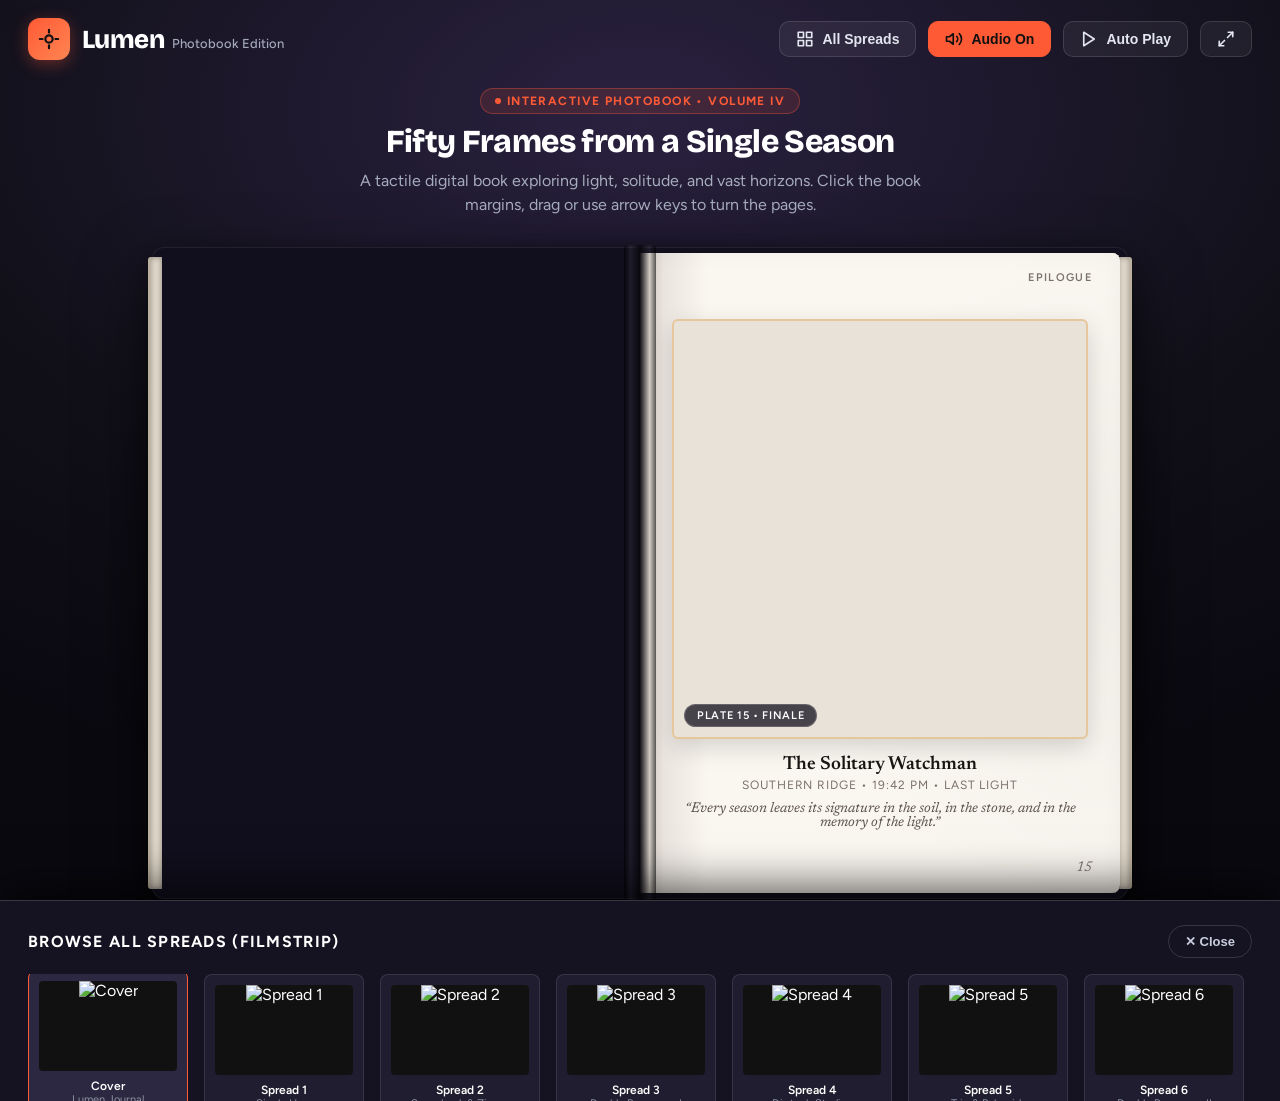
==== BlogPost.dc.html @ 8c183c6d "feat: create interactive 3D book image gallery with dynamic layouts, double-page panoramas, and audi" ====
<!DOCTYPE html>
<html lang="en">
<head>
  <meta charset="UTF-8">
  <meta name="viewport" content="width=device-width, initial-scale=1.0">
  <title>Lumen • Interactive Art & Photobook Gallery</title>
  <meta name="description" content="A realistic 3D interactive photobook gallery with dynamic page layouts, double-page panoramas, scrapbook compositions, and authentic page-turning physics.">
  
  <!-- Google Fonts -->
  <link rel="preconnect" href="https://fonts.googleapis.com">
  <link rel="preconnect" href="https://fonts.gstatic.com" crossorigin>
  <link href="https://fonts.googleapis.com/css2?family=Bricolage+Grotesque:opsz,wght@12..96,600;12..96,700;12..96,800&family=Figtree:wght@400;500;600;700&family=Newsreader:ital,opsz,wght@0,6..72,400;0,6..72,500;0,6..72,600;1,6..72,400;1,6..72,500&display=swap" rel="stylesheet">
  
  <!-- Stylesheet -->
  <link rel="stylesheet" href="styles.css">
</head>
<body>

  <!-- ============================================================
       HEADER NAVIGATION
       ============================================================ -->
  <header>
    <a href="#" class="brand" id="brandLogo">
      <div class="brand-icon">
        <svg width="22" height="22" viewBox="0 0 24 24" fill="none" stroke="currentColor" stroke-width="2.4" stroke-linecap="round" stroke-linejoin="round">
          <circle cx="12" cy="12" r="4"></circle>
          <path d="M12 2v3M12 19v3M2 12h3M19 12h3"></path>
        </svg>
      </div>
      <div>
        <span class="brand-title">Lumen</span>
        <span class="brand-subtitle">Photobook Edition</span>
      </div>
    </a>

    <div class="header-actions">
      <button class="header-btn" id="toggleDrawerBtn" title="View all spreads in a visual filmstrip">
        <svg width="18" height="18" viewBox="0 0 24 24" fill="none" stroke="currentColor" stroke-width="2.2" stroke-linecap="round" stroke-linejoin="round">
          <rect x="3" y="3" width="7" height="7"></rect>
          <rect x="14" y="3" width="7" height="7"></rect>
          <rect x="14" y="14" width="7" height="7"></rect>
          <rect x="3" y="14" width="7" height="7"></rect>
        </svg>
        <span>All Spreads</span>
      </button>

      <button class="header-btn active" id="soundToggleBtn" title="Toggle page flip sound effect">
        <svg width="18" height="18" viewBox="0 0 24 24" fill="none" stroke="currentColor" stroke-width="2.2" stroke-linecap="round" stroke-linejoin="round">
          <polygon points="11 5 6 9 2 9 2 15 6 15 11 19 11 5"></polygon>
          <path d="M15.54 8.46a5 5 0 0 1 0 7.07"></path>
          <path d="M19.07 4.93a10 10 0 0 1 0 14.14"></path>
        </svg>
        <span class="sound-label">Audio On</span>
      </button>

      <button class="header-btn" id="autoplayBtn" title="Auto-advance slideshow">
        <svg width="18" height="18" viewBox="0 0 24 24" fill="none" stroke="currentColor" stroke-width="2.2" stroke-linecap="round" stroke-linejoin="round">
          <polygon points="5 3 19 12 5 21 5 3"></polygon>
        </svg>
        <span>Auto Play</span>
      </button>

      <button class="header-btn" id="fullscreenBtn" title="Toggle Fullscreen">
        <svg width="18" height="18" viewBox="0 0 24 24" fill="none" stroke="currentColor" stroke-width="2.2" stroke-linecap="round" stroke-linejoin="round">
          <polyline points="15 3 21 3 21 9"></polyline>
          <polyline points="9 21 3 21 3 15"></polyline>
          <line x1="21" y1="3" x2="14" y2="10"></line>
          <line x1="3" y1="21" x2="10" y2="14"></line>
        </svg>
      </button>
    </div>
  </header>

  <!-- ============================================================
       INTRO TITLE SECTION
       ============================================================ -->
  <section class="gallery-intro">
    <div class="tag-badge">
      <span class="dot"></span>
      <span>Interactive Photobook • Volume IV</span>
    </div>
    <h1 class="main-title">Fifty Frames from a Single Season</h1>
    <p class="intro-desc">
      A tactile digital book exploring light, solitude, and vast horizons. Click the book margins, drag or use arrow keys to turn the pages.
    </p>
  </section>

  <!-- ============================================================
       3D REALISTIC BOOK STAGE
       ============================================================ -->
  <main class="book-stage">
    <div class="book-container" id="bookContainer">
      
      <!-- Hardcover Back Plate & Ambient Drop Shadows -->
      <div class="book-shadow"></div>
      <div class="book-cover-base"></div>
      <div class="stacked-pages-left"></div>
      <div class="stacked-pages-right"></div>
      <div class="spine-ridge"></div>

      <!-- Left & Right Page Turning Hotspots -->
      <div class="flip-hotspot-left" id="flipHotspotLeft" title="Click to flip backward">
        <div class="corner-curl-hint">❮</div>
      </div>
      <div class="flip-hotspot-right" id="flipHotspotRight" title="Click to flip forward">
        <div class="corner-curl-hint">❯</div>
      </div>

      <!-- ========================================================
           LEAF 0: FRONT COVER (OUTER) + TABLE OF CONTENTS (INNER)
           ======================================================== -->
      <div class="book-leaf" id="leaf0">
        <!-- Front: Hardcover -->
        <div class="page-face page-front cover-front">
          <div class="cover-emboss-border"></div>
          <div class="cover-badge">Lumen Journal • Vol. IV</div>
          <h2 class="cover-headline">Fifty Frames from a Single Season</h2>
          <p class="cover-sub">Archival photography across six weeks of alpine light, quiet coastlines, and morning fog.</p>
          
          <div style="margin-top: 36px; display: flex; align-items: center; gap: 14px;">
            <div style="width: 48px; height: 1px; background: rgba(240, 190, 110, 0.7);"></div>
            <span style="font-size: 12px; letter-spacing: 0.16em; text-transform: uppercase; color: #E8B975;">Curated Edition</span>
          </div>

          <div class="cover-bottom">
            <span style="font-size: 13px; color: #D5CEE5;">Lumen Editions • 2026</span>
            <button class="cover-open-btn">Open Book ➔</button>
          </div>
        </div>

        <!-- Back: Table of Contents & Curatorial Essay -->
        <div class="page-face page-back">
          <div class="page-header-title">Prologue</div>
          <div class="page-toc">
            <span class="toc-kicker">Curatorial Index</span>
            <h3 class="toc-title">A Season in Fifty Frames</h3>
            <p class="toc-intro">
              Captured across early autumn in the high Alps, remote Pacific coves, and quiet misty sanctuaries.
            </p>
            <div class="toc-list">
              <div class="toc-item" data-spread="1">
                <span class="toc-num">01</span>
                <span class="toc-label">The Solitary Light</span>
                <span class="toc-page">Page 1</span>
              </div>
              <div class="toc-item" data-spread="2">
                <span class="toc-num">02</span>
                <span class="toc-label">Scrapbook & Zigzag Studies</span>
                <span class="toc-page">Pages 2–3</span>
              </div>
              <div class="toc-item" data-spread="3">
                <span class="toc-num">03</span>
                <span class="toc-label">Double-Page Alpine Panorama</span>
                <span class="toc-page">Pages 4–5</span>
              </div>
              <div class="toc-item" data-spread="4">
                <span class="toc-num">04</span>
                <span class="toc-label">Architectural Diptych</span>
                <span class="toc-page">Pages 6–7</span>
              </div>
              <div class="toc-item" data-spread="5">
                <span class="toc-num">05</span>
                <span class="toc-label">Editorial Trio & Vintage Polaroids</span>
                <span class="toc-page">Pages 8–9</span>
              </div>
              <div class="toc-item" data-spread="6">
                <span class="toc-num">06</span>
                <span class="toc-label">Double-Page Coastal Panorama</span>
                <span class="toc-page">Pages 10–11</span>
              </div>
              <div class="toc-item" data-spread="7">
                <span class="toc-num">07</span>
                <span class="toc-label">Asymmetric Offset & Chapter Finale</span>
                <span class="toc-page">Pages 12–13</span>
              </div>
            </div>
          </div>
          <div class="page-number">ii</div>
        </div>
      </div>

      <!-- ========================================================
           LEAF 1: SPREAD 1 (PAGE 1) & SPREAD 2 (PAGE 2)
           ======================================================== -->
      <div class="book-leaf" id="leaf1">
        <!-- Front: Page 1 - Single Hero Minimalist Passe-Partout -->
        <div class="page-face page-front">
          <div class="page-header-title">Chapter I • Light</div>
          <div class="page-content">
            <div class="layout-single-hero">
              <div class="photo-frame" data-title="The Solitary Light • Cape Mendocino" data-desc="35mm Film • Leica M6 • Early morning sea mist along the rugged northern headland.">
                <img src="https://images.unsplash.com/photo-1507525428034-b723cf961d3e?auto=format&fit=crop&w=1200&q=80" 
                     onerror="this.src='https://picsum.photos/seed/1001/1200/900'" 
                     alt="The Solitary Light" loading="lazy">
                <div class="photo-tag">Plate 01</div>
              </div>
              <div class="caption-block">
                <h4 class="caption-title">I. The Solitary Light</h4>
                <p class="caption-meta">Cape Mendocino • 06:14 AM • Fog & Breakers</p>
              </div>
            </div>
          </div>
          <div class="page-number">1</div>
        </div>

        <!-- Back: Page 2 - Two-Image Scrapbook / Rotated with Washi Tape -->
        <div class="page-face page-back">
          <div class="page-header-title">Scrapbook Notes</div>
          <div class="page-content">
            <div class="layout-scrapbook">
              <!-- Item 1 with Washi Tape -->
              <div class="photo-frame item-1" data-title="Misty Canopy • Redwood Basin" data-desc="Natural angle -2.2deg scrapbook tilt • 50mm f/2.0 • Sunlight slicing through morning vapor.">
                <div class="washi-tape"></div>
                <img src="https://images.unsplash.com/photo-1441974231531-c6227db76b6e?auto=format&fit=crop&w=1000&q=80" 
                     onerror="this.src='https://picsum.photos/seed/2001/1000/800'" 
                     alt="Misty Canopy" loading="lazy">
                <div class="photo-tag">Redwood Basin</div>
              </div>
              <!-- Item 2 Overlapping with subtle tilt -->
              <div class="photo-frame item-2" data-title="High Meadow Morning" data-desc="Tilted +2.4deg • Wild flora caught in the first amber rays before the valley heat rises.">
                <img src="https://images.unsplash.com/photo-1470071459604-3b5ec3a7fe05?auto=format&fit=crop&w=1000&q=80" 
                     onerror="this.src='https://picsum.photos/seed/2002/1000/800'" 
                     alt="High Meadow Morning" loading="lazy">
                <div class="photo-tag">Plate 02-B</div>
              </div>
            </div>
          </div>
          <div class="page-number">2</div>
        </div>
      </div>

      <!-- ========================================================
           LEAF 2: SPREAD 2 (PAGE 3) & SPREAD 3 (PAGE 4: FULL SPREAD LEFT)
           ======================================================== -->
      <div class="book-leaf" id="leaf2">
        <!-- Front: Page 3 - Two-Image Zigzag / Asymmetrical Staggered -->
        <div class="page-face page-front">
          <div class="page-header-title">Field Journal</div>
          <div class="page-content">
            <div class="layout-zigzag">
              <div class="photo-frame item-top" data-title="Emerald Glade" data-desc="Asymmetrical zigzag composition • 28mm • The path less traveled into the deep valley.">
                <img src="https://images.unsplash.com/photo-1506744038136-46273834b3fb?auto=format&fit=crop&w=1000&q=80" 
                     onerror="this.src='https://picsum.photos/seed/3001/1000/800'" 
                     alt="Emerald Glade" loading="lazy">
                <div class="photo-tag">Glade Study</div>
              </div>
              <div class="story-note">
                “There is an unrepeatable geometry in the way fog meets mountain stone. You cannot plan it; you simply wait until the wind holds its breath.”
              </div>
              <div class="photo-frame item-bottom" data-title="Golden Pass At Sunset" data-desc="Asymmetric bottom anchor • Captured at the crest of the pass as shadows lengthen.">
                <img src="https://images.unsplash.com/photo-1469474968028-56623f02e42e?auto=format&fit=crop&w=1000&q=80" 
                     onerror="this.src='https://picsum.photos/seed/3002/1000/800'" 
                     alt="Golden Pass" loading="lazy">
                <div class="photo-tag">Golden Pass</div>
              </div>
            </div>
          </div>
          <div class="page-number">3</div>
        </div>

        <!-- Back: Page 4 - DOUBLE-PAGE PANORAMIC SPREAD I (LEFT HALF) -->
        <div class="page-face page-back">
          <div class="page-spread-half page-spread-left" data-title="The Alpine Ridge at Dawn (Double-Page Spread)" data-desc="Continuous panorama spanning pages 4 & 5 seamlessly across the central binding. Dolomites, Italy.">
            <img src="https://images.unsplash.com/photo-1464822759023-fed622ff2c3b?auto=format&fit=crop&w=2400&q=85" 
                 onerror="this.src='https://picsum.photos/seed/banner-wide-01/1920/1320'" 
                 alt="The Alpine Ridge at Dawn" loading="lazy">
            <div class="spread-spine-crease-left"></div>
            <div class="spread-banner-badge">Panoramic Spread • Left</div>
          </div>
          <div class="page-number" style="color: #fff; text-shadow: 0 1px 4px rgba(0,0,0,0.8);">4</div>
        </div>
      </div>

      <!-- ========================================================
           LEAF 3: SPREAD 3 (PAGE 5: FULL SPREAD RIGHT) & SPREAD 4 (PAGE 6)
           ======================================================== -->
      <div class="book-leaf" id="leaf3">
        <!-- Front: Page 5 - DOUBLE-PAGE PANORAMIC SPREAD I (RIGHT HALF) -->
        <div class="page-face page-front">
          <div class="page-spread-half page-spread-right" data-title="The Alpine Ridge at Dawn (Double-Page Spread)" data-desc="Right half of the panoramic double-page spread. Seamlessly aligned to the center crease.">
            <img src="https://images.unsplash.com/photo-1464822759023-fed622ff2c3b?auto=format&fit=crop&w=2400&q=85" 
                 onerror="this.src='https://picsum.photos/seed/banner-wide-01/1920/1320'" 
                 alt="The Alpine Ridge at Dawn" loading="lazy">
            <div class="spread-spine-crease-right"></div>
            <div class="spread-banner-badge">Pages 4 &amp; 5 • Alpine Panorama</div>
          </div>
          <div class="page-number" style="color: #fff; text-shadow: 0 1px 4px rgba(0,0,0,0.8);">5</div>
        </div>

        <!-- Back: Page 6 - Diptych Vertical Light Studies -->
        <div class="page-face page-back">
          <div class="page-header-title">Diptych Studies</div>
          <div class="page-content">
            <div class="layout-diptych">
              <div class="photo-frame" data-title="Light Study I • Stone Archway" data-desc="Diptych Left • Architectural geometry and quiet shadows in cloister corridors.">
                <img src="https://images.unsplash.com/photo-1513694203232-719a280e022f?auto=format&fit=crop&w=800&q=80" 
                     onerror="this.src='https://picsum.photos/seed/6001/800/1000'" 
                     alt="Stone Archway" loading="lazy">
                <div class="photo-tag">Archway I</div>
              </div>
              <div class="photo-frame" data-title="Light Study II • Interior Shadows" data-desc="Diptych Right • Contrast study of natural raking sunlight.">
                <img src="https://images.unsplash.com/photo-1513519245088-0e12902e5a38?auto=format&fit=crop&w=800&q=80" 
                     onerror="this.src='https://picsum.photos/seed/6002/800/1000'" 
                     alt="Interior Shadows" loading="lazy">
                <div class="photo-tag">Archway II</div>
              </div>
            </div>
          </div>
          <div class="page-number">6</div>
        </div>
      </div>

      <!-- ========================================================
           LEAF 4: SPREAD 4 (PAGE 7) & SPREAD 5 (PAGE 8: TRIO)
           ======================================================== -->
      <div class="book-leaf" id="leaf4">
        <!-- Front: Page 7 - Cinematic Landscape with Narrative -->
        <div class="page-face page-front">
          <div class="page-header-title">Chapter II • Water &amp; Mist</div>
          <div class="page-content">
            <div class="layout-single-hero">
              <div class="photo-frame" data-title="The Coastal Basin • Pacific Wilds" data-desc="Editorial plate • Hasselblad 500C/M • 80mm f/2.8 • Long exposure breakers colliding with obsidian basalt.">
                <img src="https://images.unsplash.com/photo-1433086966358-54859d0ed716?auto=format&fit=crop&w=1200&q=80" 
                     onerror="this.src='https://picsum.photos/seed/7001/1200/900'" 
                     alt="The Coastal Basin" loading="lazy">
                <div class="photo-tag">Plate 07</div>
              </div>
              <div class="caption-block">
                <h4 class="caption-title">The Cascading Waters of Neah</h4>
                <p class="caption-meta">Hasselblad 500C/M • 80mm • Portra 400 • Olympic Coast</p>
              </div>
            </div>
          </div>
          <div class="page-number">7</div>
        </div>

        <!-- Back: Page 8 - Trio Feature (1 Lead + 2 Stacked) -->
        <div class="page-face page-back">
          <div class="page-header-title">Editorial Trio</div>
          <div class="page-content">
            <div class="layout-trio">
              <!-- Lead Column -->
              <div class="lead-col">
                <div class="photo-frame" style="height: 100%;" data-title="The Great Ridge" data-desc="Trio Lead Image • Dominant vertical framing of the serrated granite towers.">
                  <img src="https://images.unsplash.com/photo-1426604966848-d7adac402bff?auto=format&fit=crop&w=1000&q=80" 
                       onerror="this.src='https://picsum.photos/seed/8001/900/1200'" 
                       alt="The Great Ridge" loading="lazy">
                  <div class="photo-tag">Lead • Granite Ridge</div>
                </div>
              </div>
              <!-- Stack Column -->
              <div class="stack-col">
                <div class="photo-frame" data-title="Alpine Tarn Reflection" data-desc="Trio Companion A • Still glacial water mirror.">
                  <img src="https://images.unsplash.com/photo-1501785888041-af3ef285b470?auto=format&fit=crop&w=800&q=80" 
                       onerror="this.src='https://picsum.photos/seed/8002/800/600'" 
                       alt="Alpine Tarn" loading="lazy">
                  <div class="photo-tag">Detail A</div>
                </div>
                <div class="photo-frame" data-title="Valley Floor Mist" data-desc="Trio Companion B • Rising dawn humidity.">
                  <img src="https://images.unsplash.com/photo-1472214103451-9374bd1c798e?auto=format&fit=crop&w=800&q=80" 
                       onerror="this.src='https://picsum.photos/seed/8003/800/600'" 
                       alt="Valley Mist" loading="lazy">
                  <div class="photo-tag">Detail B</div>
                </div>
              </div>
            </div>
          </div>
          <div class="page-number">8</div>
        </div>
      </div>

      <!-- ========================================================
           LEAF 5: SPREAD 5 (PAGE 9: POLAROIDS) & SPREAD 6 (PAGE 10: SPREAD II LEFT)
           ======================================================== -->
      <div class="book-leaf" id="leaf5">
        <!-- Front: Page 9 - Vintage Polaroid Duo -->
        <div class="page-face page-front">
          <div class="page-header-title">Instant Impressions</div>
          <div class="page-content">
            <div class="layout-polaroids">
              <div class="polaroid-card polaroid-1" data-title="Misty Pass • Hokkaido" data-desc="Polaroid SX-70 Original • Authentic white border and handwritten diary annotation.">
                <div class="polaroid-img">
                  <img src="https://images.unsplash.com/photo-1500530855697-b586d89ba3ee?auto=format&fit=crop&w=800&q=80" 
                       onerror="this.src='https://picsum.photos/seed/9001/800/800'" 
                       alt="Misty Pass" loading="lazy">
                </div>
                <div class="polaroid-caption">Hokkaido Pass • 06:45 AM</div>
              </div>

              <div class="polaroid-card polaroid-2" data-title="Pacific Foam • Big Sur" data-desc="Polaroid SX-70 Original • Coastal spray on warm sand.">
                <div class="polaroid-img">
                  <img src="https://images.unsplash.com/photo-1507525428034-b723cf961d3e?auto=format&fit=crop&w=800&q=80" 
                       onerror="this.src='https://picsum.photos/seed/9002/800/800'" 
                       alt="Pacific Foam" loading="lazy">
                </div>
                <div class="polaroid-caption">Big Sur breakers • Oct 14</div>
              </div>
            </div>
          </div>
          <div class="page-number">9</div>
        </div>

        <!-- Back: Page 10 - DOUBLE-PAGE PANORAMIC SPREAD II (LEFT HALF) -->
        <div class="page-face page-back">
          <div class="page-spread-half page-spread-left" data-title="The Azure Coastline at Sunset (Double-Page Spread II)" data-desc="Second full-bleed panoramic double-page spread. The horizon stretches uninterrupted across both pages.">
            <img src="https://images.unsplash.com/photo-1518495973542-4542c06a5843?auto=format&fit=crop&w=2400&q=85" 
                 onerror="this.src='https://picsum.photos/seed/cover-spread-02/1600/2200'" 
                 alt="Azure Coast Sunset" loading="lazy">
            <div class="spread-spine-crease-left"></div>
            <div class="spread-banner-badge">Panoramic Spread II • Left</div>
          </div>
          <div class="page-number" style="color: #fff; text-shadow: 0 1px 4px rgba(0,0,0,0.8);">10</div>
        </div>
      </div>

      <!-- ========================================================
           LEAF 6: SPREAD 6 (PAGE 11: SPREAD II RIGHT) & SPREAD 7 (PAGE 12)
           ======================================================== -->
      <div class="book-leaf" id="leaf6">
        <!-- Front: Page 11 - DOUBLE-PAGE PANORAMIC SPREAD II (RIGHT HALF) -->
        <div class="page-face page-front">
          <div class="page-spread-half page-spread-right" data-title="The Azure Coastline at Sunset (Double-Page Spread II)" data-desc="Right half of double-page panoramic spread II. Seamlessly matched across the spine crease.">
            <img src="https://images.unsplash.com/photo-1518495973542-4542c06a5843?auto=format&fit=crop&w=2400&q=85" 
                 onerror="this.src='https://picsum.photos/seed/cover-spread-02/1600/2200'" 
                 alt="Azure Coast Sunset" loading="lazy">
            <div class="spread-spine-crease-right"></div>
            <div class="spread-banner-badge">Pages 10 &amp; 11 • Azure Sunset</div>
          </div>
          <div class="page-number" style="color: #fff; text-shadow: 0 1px 4px rgba(0,0,0,0.8);">11</div>
        </div>

        <!-- Back: Page 12 - Creative Asymmetrical 2-Image Offset -->
        <div class="page-face page-back">
          <div class="page-header-title">Asymmetric Framing</div>
          <div class="page-content">
            <div style="position: relative; height: 100%;">
              <!-- Floating Top Detail -->
              <div class="photo-frame" style="position: absolute; top: 0; right: 0; width: 62%; height: 42%;" 
                   data-title="Golden Sand Ripple" data-desc="Macro study of wind-carved mineral contours at low tide.">
                <img src="https://images.unsplash.com/photo-1470240731273-7821a6eeb6bd?auto=format&fit=crop&w=1000&q=80" 
                     onerror="this.src='https://picsum.photos/seed/1201/800/600'" 
                     alt="Sand Ripple" loading="lazy">
                <div class="photo-tag">Detail • Texture</div>
              </div>
              
              <!-- Subtle Editorial Story Excerpt -->
              <div style="position: absolute; top: 46%; left: 0; width: 44%; font-family: 'Newsreader', serif; font-style: italic; font-size: 14px; line-height: 1.45; color: #5A534B;">
                “The tide retreats twice a day, leaving behind a transient canvas etched with the wind’s quietest brushwork.”
              </div>

              <!-- Anchored Bottom Hero -->
              <div class="photo-frame" style="position: absolute; bottom: 0; left: 0; width: 88%; height: 48%;" 
                   data-title="The Low Tide Mirror" data-desc="Reflective water sheet catching amber cloud underbellies.">
                <img src="https://images.unsplash.com/photo-1475921088700-415f5e297f34?auto=format&fit=crop&w=1000&q=80" 
                     onerror="this.src='https://picsum.photos/seed/1202/1000/600'" 
                     alt="Low Tide Mirror" loading="lazy">
                <div class="photo-tag">Plate 12</div>
              </div>
            </div>
          </div>
          <div class="page-number">12</div>
        </div>
      </div>

      <!-- ========================================================
           LEAF 7: SPREAD 7 (PAGE 13) & SPREAD 8 (PAGE 14: QUAD MOSAIC)
           ======================================================== -->
      <div class="book-leaf" id="leaf7">
        <!-- Front: Page 13 - Full-Bleed Atmospheric Chapter Cover -->
        <div class="page-face page-front" style="background: #0B0813;">
          <div class="photo-frame" style="position: absolute; inset: 0; border-radius: 0;" data-title="Chapter III • The Blue Hour" data-desc="Atmospheric full-bleed cover plate • Night sky over the jagged alpine rim.">
            <img src="https://images.unsplash.com/photo-1519681393784-d120267933ba?auto=format&fit=crop&w=1200&q=80" 
                 onerror="this.src='https://picsum.photos/seed/cover-spread-03/1600/2200'" 
                 alt="The Blue Hour" loading="lazy">
            <div style="position: absolute; inset: 0; background: linear-gradient(to top, rgba(10,8,18,0.85) 0%, transparent 60%); pointer-events: none;"></div>
            <div style="position: absolute; left: 36px; bottom: 44px; z-index: 5;">
              <span style="font-size: 11px; letter-spacing: 0.16em; text-transform: uppercase; color: var(--accent); font-weight: 700;">Chapter Three</span>
              <h3 style="font-family: 'Bricolage Grotesque', sans-serif; font-size: 32px; font-weight: 800; color: #FFF; line-height: 1.1; margin-top: 6px;">The Blue Hour &amp; Beyond</h3>
              <p style="font-family: 'Newsreader', serif; font-style: italic; color: #D8D2E4; font-size: 15px; margin-top: 6px;">When the sun dips and the mountains turn to silhouette.</p>
            </div>
          </div>
          <div class="page-number" style="color: #fff;">13</div>
        </div>

        <!-- Back: Page 14 - Quad Photo Mosaic Grid -->
        <div class="page-face page-back">
          <div class="page-header-title">Mosaic Studies</div>
          <div class="page-content">
            <div class="layout-quad">
              <div class="photo-frame" data-title="Autumn Foliage Canopy" data-desc="Mosaic Frame 1 • Amber birch leaves against granite.">
                <img src="https://images.unsplash.com/photo-1447752875215-b2761acb3c5d?auto=format&fit=crop&w=800&q=80" 
                     onerror="this.src='https://picsum.photos/seed/1401/800/800'" 
                     alt="Autumn Foliage" loading="lazy">
                <div class="photo-tag">I. Canopy</div>
              </div>
              <div class="photo-frame" data-title="Mountain Tarn at Twilight" data-desc="Mosaic Frame 2 • Still water reflections.">
                <img src="https://images.unsplash.com/photo-1470770841072-f978cf4d019e?auto=format&fit=crop&w=800&q=80" 
                     onerror="this.src='https://picsum.photos/seed/1402/800/800'" 
                     alt="Mountain Tarn" loading="lazy">
                <div class="photo-tag">II. Twilight</div>
              </div>
              <div class="photo-frame" data-title="Alpine Flora Macro" data-desc="Mosaic Frame 3 • Dew drops on high-altitude moss.">
                <img src="https://images.unsplash.com/photo-1465146344425-f00d5f5c8f07?auto=format&fit=crop&w=800&q=80" 
                     onerror="this.src='https://picsum.photos/seed/1403/800/800'" 
                     alt="Alpine Flora" loading="lazy">
                <div class="photo-tag">III. Flora</div>
              </div>
              <div class="photo-frame" data-title="Forest Pathway in Mist" data-desc="Mosaic Frame 4 • Silent cedar forest in heavy rain.">
                <img src="https://images.unsplash.com/photo-1441974231531-c6227db76b6e?auto=format&fit=crop&w=800&q=80" 
                     onerror="this.src='https://picsum.photos/seed/1404/800/800'" 
                     alt="Forest Pathway" loading="lazy">
                <div class="photo-tag">IV. Path</div>
              </div>
            </div>
          </div>
          <div class="page-number">14</div>
        </div>
      </div>

      <!-- ========================================================
           LEAF 8: SPREAD 8 (PAGE 15: FINALE) & BACK COVER
           ======================================================== -->
      <div class="book-leaf" id="leaf8">
        <!-- Front: Page 15 - Finale Silhouette (Single Hero with Gold Border) -->
        <div class="page-face page-front">
          <div class="page-header-title">Epilogue</div>
          <div class="page-content">
            <div class="layout-single-hero">
              <div class="photo-frame" style="border: 2px solid rgba(226, 167, 85, 0.45); max-height: 420px;" 
                   data-title="The Solitary Tree at Dusk" data-desc="Finale plate • 85mm f/1.4 • The final light fades across the southern hills.">
                <img src="https://images.unsplash.com/photo-1509316975850-ff9c5deb0cd9?auto=format&fit=crop&w=1200&q=80" 
                     onerror="this.src='https://picsum.photos/seed/1501/1200/900'" 
                     alt="Solitary Tree at Dusk" loading="lazy">
                <div class="photo-tag">Plate 15 • Finale</div>
              </div>
              <div class="caption-block">
                <h4 class="caption-title">The Solitary Watchman</h4>
                <p class="caption-meta">Southern Ridge • 19:42 PM • Last Light</p>
                <p style="font-family: 'Newsreader', serif; font-style: italic; color: #5A534B; font-size: 14px; margin-top: 10px;">
                  “Every season leaves its signature in the soil, in the stone, and in the memory of the light.”
                </p>
              </div>
            </div>
          </div>
          <div class="page-number">15</div>
        </div>

        <!-- Back: Hardcover Back -->
        <div class="page-face page-back cover-back">
          <div class="cover-emboss-border"></div>
          <div class="cover-back-emblem">
            <svg width="34" height="34" viewBox="0 0 24 24" fill="none" stroke="currentColor" stroke-width="2.4" stroke-linecap="round" stroke-linejoin="round">
              <circle cx="12" cy="12" r="4"></circle>
              <path d="M12 2v3M12 19v3M2 12h3M19 12h3"></path>
            </svg>
          </div>
          <h2 style="font-family: 'Bricolage Grotesque', sans-serif; font-size: 32px; font-weight: 800; color: #FFF;">End of Volume IV</h2>
          <p style="font-size: 15px; color: #C9C2DB; max-width: 320px; line-height: 1.5; margin-top: 10px;">
            Thank you for exploring this edition. Volume V will be published in the coming season.
          </p>

          <div style="margin-top: 36px; padding: 10px 18px; border: 1px dashed rgba(255,255,255,0.25); border-radius: 8px;">
            <span style="font-family: monospace; font-size: 12px; letter-spacing: 0.2em; color: #AAA;">ISBN 978-0-2026-LUMEN-4</span>
          </div>

          <button class="pill-action-btn" id="restartBtn" style="margin-top: 24px; color: #fff; border-color: rgba(255,255,255,0.3);">
            ↺ Return to Front Cover
          </button>
        </div>
      </div>

    </div>
  </main>

  <!-- ============================================================
       NAVIGATION BAR & SPREAD CONTROLS
       ============================================================ -->
  <nav class="controls-bar" aria-label="Book page navigation">
    <div class="spread-indicator" id="spreadIndicator">
      Hardcover • Lumen Journal
    </div>

    <!-- Progress Track -->
    <div class="progress-track">
      <div class="progress-fill" id="progressFill"></div>
    </div>

    <!-- Controls Cluster -->
    <div class="nav-buttons-cluster">
      <button class="nav-btn" id="prevBtn" aria-label="Turn page backward (Left Arrow)" title="Turn backward">
        <svg width="24" height="24" viewBox="0 0 24 24" fill="none" stroke="currentColor" stroke-width="2.5" stroke-linecap="round" stroke-linejoin="round">
          <polyline points="15 18 9 12 15 6"></polyline>
        </svg>
      </button>

      <!-- Dots Indicators for Spreads 0 to 9 -->
      <div class="dots-container" id="dotsContainer">
        <button class="nav-dot active" aria-label="Go to Cover"></button>
        <button class="nav-dot" aria-label="Go to Spread 1"></button>
        <button class="nav-dot" aria-label="Go to Spread 2"></button>
        <button class="nav-dot" aria-label="Go to Spread 3"></button>
        <button class="nav-dot" aria-label="Go to Spread 4"></button>
        <button class="nav-dot" aria-label="Go to Spread 5"></button>
        <button class="nav-dot" aria-label="Go to Spread 6"></button>
        <button class="nav-dot" aria-label="Go to Spread 7"></button>
        <button class="nav-dot" aria-label="Go to Spread 8"></button>
        <button class="nav-dot" aria-label="Go to Back Cover"></button>
      </div>

      <button class="nav-btn" id="nextBtn" aria-label="Turn page forward (Right Arrow)" title="Turn forward">
        <svg width="24" height="24" viewBox="0 0 24 24" fill="none" stroke="currentColor" stroke-width="2.5" stroke-linecap="round" stroke-linejoin="round">
          <polyline points="9 18 15 12 9 6"></polyline>
        </svg>
      </button>
    </div>

    <!-- Extra Helpful Action Pills -->
    <div class="quick-actions">
      <span style="font-size: 12px; color: #8A8F9E;">💡 Tips: Use <strong>Left / Right Arrow keys</strong>, click the outer page margins, or click any photo to zoom in!</span>
    </div>
  </nav>

  <!-- ============================================================
       LIGHTBOX ZOOM MODAL
       ============================================================ -->
  <div class="lightbox-modal" id="lightboxModal" role="dialog" aria-modal="true" aria-label="Image zoom preview">
    <div class="lightbox-content">
      <button class="lightbox-close-btn" id="lightboxClose" aria-label="Close zoom modal">✕</button>
      <div class="lightbox-image-wrap">
        <img id="lightboxImg" src="" alt="High resolution photo preview">
      </div>
      <div class="lightbox-caption-bar">
        <div class="lightbox-info">
          <h3 id="lightboxTitle">Plate Title</h3>
          <p id="lightboxDesc">Curated photographic study from the Lumen editorial collection.</p>
        </div>
      </div>
    </div>
  </div>

  <!-- ============================================================
       SPREADS FILMSTRIP DRAWER MODAL
       ============================================================ -->
  <div class="drawer-overlay" id="drawerOverlay"></div>
  <aside class="spreads-drawer" id="spreadsDrawer" aria-label="Spreads filmstrip navigator">
    <div class="drawer-header">
      <span class="drawer-title">Browse All Spreads (Filmstrip)</span>
      <button class="pill-action-btn" id="closeDrawerBtn">✕ Close</button>
    </div>
    <div class="drawer-grid">
      <div class="drawer-card active" data-spread="0">
        <div class="drawer-card-preview">
          <img src="https://images.unsplash.com/photo-1507525428034-b723cf961d3e?auto=format&fit=crop&w=300&q=70" alt="Cover">
        </div>
        <div class="drawer-card-title">Cover</div>
        <div class="drawer-card-sub">Lumen Journal</div>
      </div>
      <div class="drawer-card" data-spread="1">
        <div class="drawer-card-preview">
          <img src="https://images.unsplash.com/photo-1507525428034-b723cf961d3e?auto=format&fit=crop&w=300&q=70" alt="Spread 1">
        </div>
        <div class="drawer-card-title">Spread 1</div>
        <div class="drawer-card-sub">Single Hero</div>
      </div>
      <div class="drawer-card" data-spread="2">
        <div class="drawer-card-preview">
          <img src="https://images.unsplash.com/photo-1441974231531-c6227db76b6e?auto=format&fit=crop&w=300&q=70" alt="Spread 2">
        </div>
        <div class="drawer-card-title">Spread 2</div>
        <div class="drawer-card-sub">Scrapbook &amp; Zigzag</div>
      </div>
      <div class="drawer-card" data-spread="3">
        <div class="drawer-card-preview">
          <img src="https://images.unsplash.com/photo-1464822759023-fed622ff2c3b?auto=format&fit=crop&w=300&q=70" alt="Spread 3">
        </div>
        <div class="drawer-card-title">Spread 3</div>
        <div class="drawer-card-sub">Double Panorama I</div>
      </div>
      <div class="drawer-card" data-spread="4">
        <div class="drawer-card-preview">
          <img src="https://images.unsplash.com/photo-1513694203232-719a280e022f?auto=format&fit=crop&w=300&q=70" alt="Spread 4">
        </div>
        <div class="drawer-card-title">Spread 4</div>
        <div class="drawer-card-sub">Diptych Studies</div>
      </div>
      <div class="drawer-card" data-spread="5">
        <div class="drawer-card-preview">
          <img src="https://images.unsplash.com/photo-1426604966848-d7adac402bff?auto=format&fit=crop&w=300&q=70" alt="Spread 5">
        </div>
        <div class="drawer-card-title">Spread 5</div>
        <div class="drawer-card-sub">Trio &amp; Polaroids</div>
      </div>
      <div class="drawer-card" data-spread="6">
        <div class="drawer-card-preview">
          <img src="https://images.unsplash.com/photo-1518495973542-4542c06a5843?auto=format&fit=crop&w=300&q=70" alt="Spread 6">
        </div>
        <div class="drawer-card-title">Spread 6</div>
        <div class="drawer-card-sub">Double Panorama II</div>
      </div>
      <div class="drawer-card" data-spread="7">
        <div class="drawer-card-preview">
          <img src="https://images.unsplash.com/photo-1519681393784-d120267933ba?auto=format&fit=crop&w=300&q=70" alt="Spread 7">
        </div>
        <div class="drawer-card-title">Spread 7</div>
        <div class="drawer-card-sub">Asymmetric &amp; Chapter</div>
      </div>
      <div class="drawer-card" data-spread="8">
        <div class="drawer-card-preview">
          <img src="https://images.unsplash.com/photo-1509316975850-ff9c5deb0cd9?auto=format&fit=crop&w=300&q=70" alt="Spread 8">
        </div>
        <div class="drawer-card-title">Spread 8</div>
        <div class="drawer-card-sub">Mosaic &amp; Finale</div>
      </div>
    </div>
  </aside>

  <!-- Script -->
  <script src="book.js"></script>
</body>
</html>
---- styles.css ----
/* ==========================================================================
   LUMEN PHOTOBOOK - REALISTIC 3D INTERACTIVE BOOK GALLERY
   ========================================================================== */

:root {
  --bg-dark: #0D0B14;
  --bg-gradient: radial-gradient(1200px 700px at 50% 10%, #2A2140 0%, #111019 60%, #0A0910 100%);
  --accent: #FF5A36;
  --accent-gold: #E2A755;
  --paper: #FAF6F0;
  --paper-texture: #F5EFE6;
  --paper-text: #24201D;
  --paper-muted: #7A726A;
  --spine-shadow: rgba(28, 18, 10, 0.35);
  --cover-bg: #171424;
  --book-width: 960px;
  --book-height: 640px;
  --page-width: 480px;
  --page-height: 640px;
  --transition-speed: 1.15s;
  --transition-ease: cubic-bezier(0.645, 0.045, 0.355, 1);
}

*, *::before, *::after {
  box-sizing: border-box;
  margin: 0;
  padding: 0;
}

body {
  font-family: 'Figtree', -apple-system, BlinkMacSystemFont, "Segoe UI", Roboto, sans-serif;
  background: var(--bg-dark);
  background-image: var(--bg-gradient);
  color: #FFFFFF;
  min-height: 100vh;
  display: flex;
  flex-direction: column;
  overflow-x: hidden;
  user-select: none;
  -webkit-font-smoothing: antialiased;
}

/* ==========================================================================
   HEADER & NAVIGATION
   ========================================================================== */
header {
  width: 100%;
  max-width: 1360px;
  margin: 0 auto;
  padding: 18px 28px;
  display: flex;
  align-items: center;
  justify-content: space-between;
  gap: 20px;
  z-index: 100;
}

.brand {
  display: flex;
  align-items: center;
  gap: 12px;
  text-decoration: none;
  color: #FFFFFF;
}

.brand-icon {
  width: 42px;
  height: 42px;
  border-radius: 12px;
  background: linear-gradient(135deg, var(--accent) 0%, #FF8552 100%);
  display: flex;
  align-items: center;
  justify-content: center;
  color: #111;
  box-shadow: 0 4px 16px rgba(255, 90, 54, 0.35);
}

.brand-title {
  font-family: 'Bricolage Grotesque', sans-serif;
  font-weight: 800;
  font-size: 26px;
  letter-spacing: -0.02em;
}

.brand-subtitle {
  font-size: 13px;
  color: #A3A8BA;
  font-weight: 500;
  margin-left: 4px;
}

.header-actions {
  display: flex;
  align-items: center;
  gap: 12px;
}

.header-btn {
  display: inline-flex;
  align-items: center;
  gap: 8px;
  padding: 8px 16px;
  border-radius: 10px;
  font-size: 14px;
  font-weight: 600;
  color: #E3E6F0;
  background: rgba(255, 255, 255, 0.06);
  border: 1px solid rgba(255, 255, 255, 0.12);
  cursor: pointer;
  transition: all 0.25s ease;
  backdrop-filter: blur(8px);
}

.header-btn:hover {
  background: rgba(255, 255, 255, 0.12);
  border-color: rgba(255, 255, 255, 0.25);
  color: #FFFFFF;
  transform: translateY(-1px);
}

.header-btn.active {
  background: var(--accent);
  color: #111;
  border-color: var(--accent);
}

/* ==========================================================================
   MAIN HERO & INTRO
   ========================================================================== */
.gallery-intro {
  text-align: center;
  max-width: 800px;
  margin: 0 auto;
  padding: 10px 20px 26px;
  display: flex;
  flex-direction: column;
  align-items: center;
  gap: 8px;
}

.tag-badge {
  display: inline-flex;
  align-items: center;
  gap: 6px;
  padding: 5px 14px;
  border-radius: 99px;
  background: rgba(255, 90, 54, 0.12);
  border: 1px solid rgba(255, 90, 54, 0.35);
  color: var(--accent);
  font-size: 12px;
  font-weight: 700;
  letter-spacing: 0.12em;
  text-transform: uppercase;
}

.tag-badge .dot {
  width: 6px;
  height: 6px;
  border-radius: 50%;
  background: var(--accent);
  animation: pulse 2s infinite ease-in-out;
}

@keyframes pulse {
  0%, 100% { opacity: 0.4; transform: scale(0.9); }
  50% { opacity: 1; transform: scale(1.3); }
}

.main-title {
  font-family: 'Bricolage Grotesque', sans-serif;
  font-size: 32px;
  font-weight: 800;
  letter-spacing: -0.02em;
  color: #FFFFFF;
}

.intro-desc {
  color: #A6ACBE;
  font-size: 16px;
  max-width: 580px;
  line-height: 1.5;
}

/* ==========================================================================
   3D BOOK STAGE & ENVIRONMENT
   ========================================================================== */
.book-stage {
  position: relative;
  width: 100%;
  display: flex;
  justify-content: center;
  align-items: center;
  padding: 10px 20px 20px;
  perspective: 2400px;
  overflow: visible;
}

.book-container {
  position: relative;
  width: var(--book-width);
  height: var(--book-height);
  transform-style: preserve-3d;
  transition: transform 0.4s ease;
}

/* Hardcover base & stacked paper edges simulation */
.book-shadow {
  position: absolute;
  inset: -15px -25px -35px -25px;
  border-radius: 20px;
  background: radial-gradient(ellipse at center, rgba(0, 0, 0, 0.85) 0%, rgba(0, 0, 0, 0.45) 55%, transparent 75%);
  pointer-events: none;
  z-index: -2;
  filter: blur(14px);
}

.book-cover-base {
  position: absolute;
  top: -6px;
  bottom: -6px;
  left: -8px;
  right: -8px;
  border-radius: 12px;
  background: #110E1D;
  border: 1px solid rgba(255, 255, 255, 0.08);
  box-shadow: 0 30px 70px rgba(0, 0, 0, 0.7), 0 10px 25px rgba(0, 0, 0, 0.45);
  z-index: -1;
  pointer-events: none;
}

/* Spine groove in the center */
.spine-ridge {
  position: absolute;
  top: -8px;
  bottom: -8px;
  left: 50%;
  width: 32px;
  transform: translateX(-50%);
  background: linear-gradient(to right, 
    rgba(0,0,0,0.6) 0%, 
    rgba(255,255,255,0.06) 20%, 
    rgba(10,8,15,0.95) 50%, 
    rgba(255,255,255,0.06) 80%, 
    rgba(0,0,0,0.6) 100%
  );
  border-radius: 4px;
  z-index: 50;
  pointer-events: none;
}

.stacked-pages-left, .stacked-pages-right {
  position: absolute;
  top: 4px;
  bottom: 4px;
  width: 14px;
  background: repeating-linear-gradient(
    to bottom,
    #ECE4D8 0px,
    #D8CEBE 1px,
    #ECE4D8 2px
  );
  z-index: -1;
  box-shadow: inset 0 0 6px rgba(0, 0, 0, 0.4);
}
.stacked-pages-left {
  left: -12px;
  border-radius: 3px 0 0 3px;
  border-left: 2px solid #BCB09E;
}
.stacked-pages-right {
  right: -12px;
  border-radius: 0 3px 3px 0;
  border-right: 2px solid #BCB09E;
}

/* ==========================================================================
   PAGES & 3D LEAF SYSTEM
   ========================================================================== */
.book-leaf {
  position: absolute;
  left: 50%;
  top: 0;
  width: var(--page-width);
  height: var(--page-height);
  transform-origin: left center;
  transform-style: preserve-3d;
  transition: transform var(--transition-speed) var(--transition-ease);
  will-change: transform;
}

.book-leaf.flipped {
  transform: rotateY(-180deg);
}

/* Page faces: Front (Right side) and Back (Left side when flipped) */
.page-face {
  position: absolute;
  inset: 0;
  width: 100%;
  height: 100%;
  overflow: hidden;
  backface-visibility: hidden;
  -webkit-backface-visibility: hidden;
  box-sizing: border-box;
  background-color: var(--paper);
  color: var(--paper-text);
  box-shadow: inset 0 0 25px rgba(0, 0, 0, 0.04);
}

.page-face.page-front {
  border-radius: 0 8px 8px 0;
  /* Gutter shadow on inner left edge */
  background-image: 
    linear-gradient(to right, rgba(40, 25, 12, 0.28) 0%, rgba(40, 25, 12, 0.08) 5%, rgba(40, 25, 12, 0) 14%),
    radial-gradient(circle at 100% 50%, rgba(0,0,0,0.03) 0%, transparent 60%);
}

.page-face.page-back {
  border-radius: 8px 0 0 8px;
  transform: rotateY(180deg);
  /* Gutter shadow on inner right edge */
  background-image: 
    linear-gradient(to left, rgba(40, 25, 12, 0.28) 0%, rgba(40, 25, 12, 0.08) 5%, rgba(40, 25, 12, 0) 14%),
    radial-gradient(circle at 0% 50%, rgba(0,0,0,0.03) 0%, transparent 60%);
}

/* Page corner turn hint & click zones */
.flip-hotspot-left, .flip-hotspot-right {
  position: absolute;
  top: 0;
  bottom: 0;
  width: 70px;
  z-index: 40;
  cursor: pointer;
  display: flex;
  align-items: center;
  justify-content: center;
  opacity: 0;
  transition: opacity 0.3s ease;
}
.flip-hotspot-left {
  left: 0;
  background: linear-gradient(to right, rgba(0,0,0,0.06), transparent);
}
.flip-hotspot-right {
  right: 0;
  background: linear-gradient(to left, rgba(0,0,0,0.06), transparent);
}
.book-container:hover .flip-hotspot-left,
.book-container:hover .flip-hotspot-right {
  opacity: 1;
}

.corner-curl-hint {
  width: 32px;
  height: 32px;
  border-radius: 50%;
  background: rgba(0, 0, 0, 0.45);
  color: #fff;
  display: flex;
  align-items: center;
  justify-content: center;
  backdrop-filter: blur(4px);
  pointer-events: none;
  transform: scale(0.85);
  transition: transform 0.2s ease, background 0.2s ease;
}
.flip-hotspot-left:hover .corner-curl-hint,
.flip-hotspot-right:hover .corner-curl-hint {
  transform: scale(1.05);
  background: var(--accent);
  color: #111;
}

/* Page footer & numbering */
.page-number {
  position: absolute;
  bottom: 18px;
  font-family: 'Newsreader', Georgia, serif;
  font-size: 14px;
  color: var(--paper-muted);
  font-style: italic;
  pointer-events: none;
  z-index: 10;
}
.page-face.page-front .page-number {
  right: 28px;
}
.page-face.page-back .page-number {
  left: 28px;
}

.page-header-title {
  position: absolute;
  top: 18px;
  font-size: 11px;
  letter-spacing: 0.12em;
  text-transform: uppercase;
  color: var(--paper-muted);
  font-weight: 600;
  pointer-events: none;
  z-index: 10;
}
.page-face.page-front .page-header-title {
  right: 28px;
}
.page-face.page-back .page-header-title {
  left: 28px;
}

/* ==========================================================================
   BOOK COVERS (FRONT & BACK HARDCOVER)
   ========================================================================== */
.cover-front {
  background: radial-gradient(circle 280px at 75% 20%, #E85D36 0%, #B82848 50%, #1D1432 100%), #140E24 !important;
  color: #FFFFFF !important;
  display: flex;
  flex-direction: column;
  padding: 44px 38px;
  position: relative;
  border-radius: 0 10px 10px 0 !important;
  border-left: 3px solid rgba(0,0,0,0.5);
}

.cover-emboss-border {
  position: absolute;
  inset: 18px;
  border: 1px solid rgba(240, 190, 110, 0.45);
  border-radius: 6px;
  pointer-events: none;
}
.cover-emboss-border::after {
  content: '';
  position: absolute;
  inset: 5px;
  border: 1px solid rgba(240, 190, 110, 0.2);
  border-radius: 4px;
}

.cover-badge {
  display: inline-flex;
  align-items: center;
  gap: 8px;
  padding: 6px 14px;
  border-radius: 99px;
  background: var(--accent);
  color: #111;
  font-weight: 800;
  font-size: 11px;
  letter-spacing: 0.14em;
  text-transform: uppercase;
  width: fit-content;
  box-shadow: 0 4px 14px rgba(255, 90, 54, 0.4);
}

.cover-headline {
  font-family: 'Bricolage Grotesque', sans-serif;
  font-weight: 800;
  font-size: 42px;
  line-height: 1.05;
  letter-spacing: -0.03em;
  margin-top: 18px;
  color: #FFFFFF;
}

.cover-sub {
  font-family: 'Newsreader', Georgia, serif;
  font-style: italic;
  font-size: 18px;
  color: #E8E2F4;
  margin-top: 12px;
}

.cover-bottom {
  margin-top: auto;
  border-top: 1px solid rgba(255, 255, 255, 0.2);
  padding-top: 18px;
  display: flex;
  justify-content: space-between;
  align-items: center;
}

.cover-open-btn {
  background: rgba(255, 255, 255, 0.14);
  border: 1px solid rgba(255, 255, 255, 0.3);
  color: #fff;
  padding: 8px 18px;
  border-radius: 99px;
  font-size: 13px;
  font-weight: 600;
  letter-spacing: 0.08em;
  text-transform: uppercase;
  cursor: pointer;
  transition: all 0.25s ease;
}
.cover-open-btn:hover {
  background: var(--accent);
  color: #111;
  border-color: var(--accent);
  transform: scale(1.04);
}

.cover-back {
  background: radial-gradient(circle 280px at 20% 80%, rgba(229,86,123,0.4) 0%, transparent 80%), #161026 !important;
  color: #FFFFFF !important;
  display: flex;
  flex-direction: column;
  align-items: center;
  justify-content: center;
  text-align: center;
  padding: 44px;
}

.cover-back-emblem {
  width: 68px;
  height: 68px;
  border-radius: 20px;
  background: linear-gradient(135deg, var(--accent) 0%, var(--accent-gold) 100%);
  display: flex;
  align-items: center;
  justify-content: center;
  color: #111;
  margin-bottom: 20px;
  box-shadow: 0 6px 20px rgba(255, 90, 54, 0.4);
}

/* ==========================================================================
   DYNAMIC IMAGE LAYOUT SYSTEM
   ========================================================================== */
.page-content {
  position: absolute;
  inset: 44px 32px 42px 32px;
  display: flex;
  flex-direction: column;
}

/* Photo Frames & Hover Effects */
.photo-frame {
  position: relative;
  overflow: hidden;
  border-radius: 8px;
  background: #E8E2D8;
  cursor: pointer;
  transition: transform 0.45s cubic-bezier(0.2, 0.9, 0.3, 1), box-shadow 0.45s ease;
  box-shadow: 0 4px 18px rgba(0, 0, 0, 0.12);
}

.photo-frame img {
  width: 100%;
  height: 100%;
  object-fit: cover;
  display: block;
  transition: transform 0.75s cubic-bezier(0.2, 0.9, 0.3, 1.05);
}

.photo-frame:hover {
  box-shadow: 0 16px 36px rgba(0, 0, 0, 0.28), 0 0 0 2px var(--accent);
  z-index: 20;
}

.photo-frame:hover img {
  transform: scale(1.05);
}

/* Photo Caption overlay / tag */
.photo-tag {
  position: absolute;
  bottom: 10px;
  left: 10px;
  padding: 4px 12px;
  border-radius: 99px;
  background: rgba(18, 14, 28, 0.75);
  color: #FFFFFF;
  font-size: 11px;
  font-weight: 600;
  letter-spacing: 0.06em;
  text-transform: uppercase;
  backdrop-filter: blur(8px);
  border: 1px solid rgba(255, 255, 255, 0.18);
  pointer-events: none;
  z-index: 2;
  transition: opacity 0.25s ease;
}

/* ----------------------------------------------------
   LAYOUT 1: SINGLE HERO (MUSEUM PASSE-PARTOUT)
   ---------------------------------------------------- */
.layout-single-hero {
  height: 100%;
  display: flex;
  flex-direction: column;
  justify-content: center;
}

.layout-single-hero .photo-frame {
  flex: 1;
  width: 100%;
  max-height: 440px;
  border-radius: 6px;
  box-shadow: 0 8px 24px rgba(0, 0, 0, 0.15);
}

.layout-single-hero .caption-block {
  margin-top: 16px;
  text-align: center;
}

.layout-single-hero .caption-title {
  font-family: 'Newsreader', Georgia, serif;
  font-size: 19px;
  font-weight: 600;
  color: #1A1614;
}

.layout-single-hero .caption-meta {
  font-size: 12px;
  color: var(--paper-muted);
  letter-spacing: 0.08em;
  text-transform: uppercase;
  margin-top: 4px;
}

/* ----------------------------------------------------
   LAYOUT 2: TWO-IMAGE SCRAPBOOK / ROTATED
   ---------------------------------------------------- */
.layout-scrapbook {
  height: 100%;
  position: relative;
}

.layout-scrapbook .photo-frame.item-1 {
  position: absolute;
  top: 10px;
  left: 12px;
  width: 72%;
  height: 52%;
  transform: rotate(-2.2deg);
  border: 6px solid #FFFFFF;
  box-shadow: 0 8px 24px rgba(0, 0, 0, 0.14);
}

.layout-scrapbook .photo-frame.item-2 {
  position: absolute;
  bottom: 24px;
  right: 12px;
  width: 74%;
  height: 50%;
  transform: rotate(2.4deg);
  border: 6px solid #FFFFFF;
  box-shadow: 0 10px 28px rgba(0, 0, 0, 0.18);
  z-index: 2;
}

.layout-scrapbook .photo-frame:hover {
  transform: rotate(0deg) scale(1.04);
  z-index: 25;
}

/* Washi tape styling */
.washi-tape {
  position: absolute;
  top: -12px;
  left: 32%;
  width: 70px;
  height: 22px;
  background: rgba(235, 218, 185, 0.85);
  box-shadow: 0 2px 6px rgba(0, 0, 0, 0.1);
  transform: rotate(-3deg);
  z-index: 5;
  border-left: 2px dashed rgba(180, 160, 130, 0.5);
  border-right: 2px dashed rgba(180, 160, 130, 0.5);
  pointer-events: none;
}

/* ----------------------------------------------------
   LAYOUT 3: TWO-IMAGE ZIGZAG / ASYMMETRICAL
   ---------------------------------------------------- */
.layout-zigzag {
  height: 100%;
  display: flex;
  flex-direction: column;
  justify-content: space-between;
  gap: 16px;
}

.layout-zigzag .item-top {
  width: 78%;
  height: 48%;
  align-self: flex-start;
}

.layout-zigzag .item-bottom {
  width: 82%;
  height: 48%;
  align-self: flex-end;
}

.layout-zigzag .story-note {
  font-family: 'Newsreader', Georgia, serif;
  font-style: italic;
  font-size: 13px;
  line-height: 1.45;
  color: #5A534B;
  padding: 4px 6px;
}

/* ----------------------------------------------------
   LAYOUT 4: VERTICAL DIPTYCH
   ---------------------------------------------------- */
.layout-diptych {
  height: 100%;
  display: flex;
  gap: 16px;
  align-items: stretch;
}

.layout-diptych .photo-frame {
  flex: 1;
  height: 90%;
  border-radius: 4px;
}

/* ----------------------------------------------------
   LAYOUT 5: FULL-SPREAD DOUBLE-PAGE PANORAMA (SPANNING BOTH PAGES!)
   ---------------------------------------------------- */
.page-spread-half {
  position: absolute;
  inset: 0;
  width: 100%;
  height: 100%;
  overflow: hidden;
  background: #0E0C16;
}

/* Left page holds left half of the wide 200% width image */
.page-spread-left img {
  position: absolute;
  left: 0;
  top: 0;
  width: 200%;
  height: 100%;
  object-fit: cover;
  display: block;
}

/* Right page holds right half (shifted -100%) */
.page-spread-right img {
  position: absolute;
  left: -100%;
  top: 0;
  width: 200%;
  height: 100%;
  object-fit: cover;
  display: block;
}

/* Spine crease overlay on spread to create photorealistic center binding depth */
.spread-spine-crease-left {
  position: absolute;
  top: 0;
  bottom: 0;
  right: 0;
  width: 50px;
  background: linear-gradient(to left, rgba(0,0,0,0.45) 0%, rgba(0,0,0,0.12) 50%, transparent 100%);
  pointer-events: none;
  z-index: 5;
}

.spread-spine-crease-right {
  position: absolute;
  top: 0;
  bottom: 0;
  left: 0;
  width: 50px;
  background: linear-gradient(to right, rgba(0,0,0,0.45) 0%, rgba(0,0,0,0.12) 50%, transparent 100%);
  pointer-events: none;
  z-index: 5;
}

.spread-banner-badge {
  position: absolute;
  bottom: 30px;
  padding: 8px 20px;
  border-radius: 99px;
  background: rgba(14, 11, 22, 0.75);
  color: #fff;
  font-size: 13px;
  font-weight: 600;
  letter-spacing: 0.1em;
  text-transform: uppercase;
  backdrop-filter: blur(10px);
  border: 1px solid rgba(255, 255, 255, 0.22);
  z-index: 10;
  box-shadow: 0 4px 20px rgba(0, 0, 0, 0.4);
}
.page-spread-left .spread-banner-badge {
  right: 30px;
}
.page-spread-right .spread-banner-badge {
  left: 30px;
}

/* ----------------------------------------------------
   LAYOUT 6: TRIO COMPOSITION (LEAD + 2 STACKED)
   ---------------------------------------------------- */
.layout-trio {
  height: 100%;
  display: flex;
  gap: 14px;
}

.layout-trio .lead-col {
  flex: 1.25;
  height: 100%;
}

.layout-trio .stack-col {
  flex: 1;
  display: flex;
  flex-direction: column;
  gap: 14px;
  height: 100%;
}

.layout-trio .stack-col .photo-frame {
  flex: 1;
}

/* ----------------------------------------------------
   LAYOUT 7: VINTAGE POLAROID DUO
   ---------------------------------------------------- */
.layout-polaroids {
  height: 100%;
  position: relative;
}

.polaroid-card {
  position: absolute;
  background: #FFFFFF;
  padding: 10px 10px 32px 10px;
  border-radius: 4px;
  box-shadow: 0 8px 24px rgba(0, 0, 0, 0.15);
  cursor: pointer;
  transition: transform 0.4s ease, box-shadow 0.4s ease;
}

.polaroid-card .polaroid-img {
  width: 100%;
  aspect-ratio: 1 / 1;
  overflow: hidden;
  background: #eee;
}

.polaroid-card .polaroid-img img {
  width: 100%;
  height: 100%;
  object-fit: cover;
  display: block;
}

.polaroid-caption {
  font-family: 'Newsreader', Georgia, serif;
  font-style: italic;
  font-size: 14px;
  color: #333;
  text-align: center;
  margin-top: 10px;
}

.polaroid-1 {
  top: 12px;
  left: 10px;
  width: 74%;
  transform: rotate(-3deg);
}

.polaroid-2 {
  bottom: 24px;
  right: 10px;
  width: 74%;
  transform: rotate(2.8deg);
  z-index: 2;
}

.polaroid-card:hover {
  transform: rotate(0deg) scale(1.05);
  z-index: 30;
  box-shadow: 0 16px 36px rgba(0, 0, 0, 0.25);
}

/* ----------------------------------------------------
   LAYOUT 8: QUAD PHOTO MOSAIC
   ---------------------------------------------------- */
.layout-quad {
  height: 100%;
  display: grid;
  grid-template-columns: 1fr 1fr;
  grid-template-rows: 1fr 1fr;
  gap: 12px;
}

/* ----------------------------------------------------
   TABLE OF CONTENTS / EDITORIAL ESSAY PAGE
   ---------------------------------------------------- */
.page-toc {
  padding: 44px 38px;
  height: 100%;
  display: flex;
  flex-direction: column;
}

.toc-kicker {
  font-size: 12px;
  font-weight: 700;
  letter-spacing: 0.14em;
  text-transform: uppercase;
  color: var(--accent);
}

.toc-title {
  font-family: 'Bricolage Grotesque', sans-serif;
  font-weight: 800;
  font-size: 28px;
  line-height: 1.1;
  color: #14110F;
  margin: 8px 0 12px;
}

.toc-intro {
  font-family: 'Newsreader', Georgia, serif;
  font-style: italic;
  font-size: 16px;
  line-height: 1.5;
  color: #4A433B;
  margin-bottom: 20px;
}

.toc-list {
  display: flex;
  flex-direction: column;
  gap: 10px;
}

.toc-item {
  display: flex;
  align-items: baseline;
  gap: 12px;
  padding-bottom: 6px;
  border-bottom: 1px dotted #C7BCAC;
  cursor: pointer;
  transition: color 0.2s ease, transform 0.2s ease;
}

.toc-item:hover {
  color: var(--accent);
  transform: translateX(4px);
}

.toc-num {
  font-size: 12px;
  font-weight: 700;
  color: var(--accent);
  width: 20px;
}

.toc-label {
  flex: 1;
  font-family: 'Newsreader', Georgia, serif;
  font-size: 15px;
  color: #26221E;
}

.toc-page {
  font-size: 13px;
  color: var(--paper-muted);
}

/* ==========================================================================
   NAVIGATION BAR & CONTROLS
   ========================================================================== */
.controls-bar {
  max-width: 800px;
  width: 100%;
  margin: 0 auto;
  padding: 16px 20px 36px;
  display: flex;
  flex-direction: column;
  align-items: center;
  gap: 16px;
}

.spread-indicator {
  display: flex;
  align-items: center;
  gap: 12px;
  font-size: 14px;
  font-weight: 600;
  color: #E3E6F0;
  letter-spacing: 0.06em;
  text-transform: uppercase;
}

.progress-track {
  width: 100%;
  max-width: 380px;
  height: 5px;
  border-radius: 99px;
  background: rgba(255, 255, 255, 0.14);
  overflow: hidden;
}

.progress-fill {
  height: 100%;
  width: 0%;
  background: linear-gradient(90deg, var(--accent) 0%, var(--accent-gold) 100%);
  border-radius: 99px;
  transition: width 0.4s ease;
}

.nav-buttons-cluster {
  display: flex;
  align-items: center;
  gap: 14px;
}

.nav-btn {
  width: 52px;
  height: 52px;
  border-radius: 16px;
  border: 1px solid rgba(255, 255, 255, 0.16);
  background: rgba(255, 255, 255, 0.05);
  color: #FFFFFF;
  display: flex;
  align-items: center;
  justify-content: center;
  cursor: pointer;
  transition: all 0.25s ease;
  backdrop-filter: blur(8px);
}

.nav-btn:hover:not(:disabled) {
  background: var(--accent);
  color: #111;
  border-color: var(--accent);
  transform: scale(1.06);
  box-shadow: 0 6px 20px rgba(255, 90, 54, 0.35);
}

.nav-btn:disabled {
  opacity: 0.3;
  cursor: not-allowed;
  transform: none;
}

/* Dots navigation */
.dots-container {
  display: flex;
  align-items: center;
  gap: 8px;
  padding: 0 10px;
}

.nav-dot {
  width: 10px;
  height: 10px;
  border-radius: 99px;
  background: #3B3F50;
  border: none;
  cursor: pointer;
  padding: 0;
  transition: width 0.3s cubic-bezier(0.2, 0.9, 0.3, 1), background 0.3s ease;
}

.nav-dot.active {
  width: 32px;
  background: var(--accent);
}

/* Quick Action Pills */
.quick-actions {
  display: flex;
  align-items: center;
  gap: 10px;
  flex-wrap: wrap;
  justify-content: center;
}

.pill-action-btn {
  padding: 8px 16px;
  border-radius: 99px;
  border: 1px solid rgba(255, 255, 255, 0.14);
  background: transparent;
  color: #C8CDDE;
  font-size: 13px;
  font-weight: 600;
  cursor: pointer;
  display: inline-flex;
  align-items: center;
  gap: 6px;
  transition: all 0.2s ease;
}

.pill-action-btn:hover {
  background: rgba(255, 255, 255, 0.1);
  color: #FFF;
  border-color: rgba(255, 255, 255, 0.3);
}

/* ==========================================================================
   LIGHTBOX MODAL
   ========================================================================== */
.lightbox-modal {
  position: fixed;
  inset: 0;
  background: rgba(8, 6, 14, 0.92);
  backdrop-filter: blur(16px);
  z-index: 1000;
  display: flex;
  align-items: center;
  justify-content: center;
  padding: 30px;
  opacity: 0;
  visibility: hidden;
  transition: opacity 0.35s ease, visibility 0.35s ease;
}

.lightbox-modal.active {
  opacity: 1;
  visibility: visible;
}

.lightbox-content {
  position: relative;
  max-width: 1050px;
  width: 100%;
  display: flex;
  flex-direction: column;
  gap: 16px;
  transform: scale(0.95);
  transition: transform 0.35s cubic-bezier(0.2, 0.9, 0.3, 1);
}

.lightbox-modal.active .lightbox-content {
  transform: scale(1);
}

.lightbox-image-wrap {
  position: relative;
  width: 100%;
  max-height: 74vh;
  border-radius: 12px;
  overflow: hidden;
  box-shadow: 0 25px 60px rgba(0, 0, 0, 0.8), 0 0 0 1px rgba(255, 255, 255, 0.15);
  display: flex;
  justify-content: center;
  align-items: center;
  background: #000;
}

.lightbox-image-wrap img {
  max-width: 100%;
  max-height: 74vh;
  object-fit: contain;
  display: block;
}

.lightbox-caption-bar {
  display: flex;
  justify-content: space-between;
  align-items: center;
  padding: 12px 18px;
  background: rgba(255, 255, 255, 0.08);
  border-radius: 12px;
  backdrop-filter: blur(8px);
  border: 1px solid rgba(255, 255, 255, 0.12);
}

.lightbox-info h3 {
  font-size: 17px;
  font-weight: 700;
  color: #FFF;
}

.lightbox-info p {
  font-size: 13px;
  color: #A3A8BA;
  margin-top: 2px;
}

.lightbox-close-btn {
  position: absolute;
  top: -46px;
  right: 0;
  width: 40px;
  height: 40px;
  border-radius: 50%;
  border: none;
  background: rgba(255, 255, 255, 0.15);
  color: #fff;
  cursor: pointer;
  display: flex;
  align-items: center;
  justify-content: center;
  transition: background 0.2s ease, transform 0.2s ease;
}
.lightbox-close-btn:hover {
  background: var(--accent);
  color: #111;
  transform: scale(1.1);
}

/* ==========================================================================
   DRAWER / FILMSTRIP MODAL
   ========================================================================== */
.drawer-overlay {
  position: fixed;
  inset: 0;
  background: rgba(0, 0, 0, 0.6);
  backdrop-filter: blur(8px);
  z-index: 500;
  opacity: 0;
  visibility: hidden;
  transition: all 0.3s ease;
}
.drawer-overlay.active {
  opacity: 1;
  visibility: visible;
}

.spreads-drawer {
  position: fixed;
  bottom: 0;
  left: 0;
  right: 0;
  background: #151322;
  border-top: 1px solid rgba(255, 255, 255, 0.15);
  padding: 24px 28px 32px;
  z-index: 550;
  transform: translateY(100%);
  transition: transform 0.4s cubic-bezier(0.2, 0.9, 0.3, 1);
  box-shadow: 0 -15px 40px rgba(0, 0, 0, 0.6);
}
.spreads-drawer.active {
  transform: translateY(0);
}

.drawer-header {
  display: flex;
  justify-content: space-between;
  align-items: center;
  margin-bottom: 16px;
  max-width: 1280px;
  margin-left: auto;
  margin-right: auto;
}

.drawer-title {
  font-size: 16px;
  font-weight: 700;
  letter-spacing: 0.08em;
  text-transform: uppercase;
  color: #FFF;
}

.drawer-grid {
  display: flex;
  gap: 16px;
  overflow-x: auto;
  padding-bottom: 8px;
  max-width: 1280px;
  margin: 0 auto;
}

.drawer-card {
  flex: 0 0 160px;
  background: #201D30;
  border-radius: 8px;
  border: 1px solid rgba(255, 255, 255, 0.1);
  padding: 10px;
  cursor: pointer;
  text-align: center;
  transition: all 0.25s ease;
}

.drawer-card:hover, .drawer-card.active {
  border-color: var(--accent);
  transform: translateY(-4px);
  background: #2C2842;
}

.drawer-card-preview {
  width: 100%;
  height: 90px;
  border-radius: 4px;
  background: #111;
  margin-bottom: 8px;
  overflow: hidden;
}

.drawer-card-preview img {
  width: 100%;
  height: 100%;
  object-fit: cover;
}

.drawer-card-title {
  font-size: 12px;
  font-weight: 600;
  color: #FFF;
}

.drawer-card-sub {
  font-size: 11px;
  color: #8C92A4;
}

/* ==========================================================================
   RESPONSIVE DESIGN (TABLETS & MOBILE)
   ========================================================================== */
@media (max-width: 1024px) {
  :root {
    --book-width: 760px;
    --book-height: 510px;
    --page-width: 380px;
    --page-height: 510px;
  }
  .main-title {
    font-size: 28px;
  }
  .cover-headline {
    font-size: 32px;
  }
  .page-content {
    inset: 32px 24px 34px 24px;
  }
}

@media (max-width: 800px) {
  :root {
    --book-width: 620px;
    --book-height: 420px;
    --page-width: 310px;
    --page-height: 420px;
  }
  .cover-headline {
    font-size: 26px;
  }
  .toc-title {
    font-size: 22px;
  }
  .toc-list {
    gap: 6px;
  }
  .toc-item {
    font-size: 13px;
  }
  .nav-btn {
    width: 44px;
    height: 44px;
    border-radius: 12px;
  }
}

@media (max-width: 640px) {
  /* On compact mobile devices, auto scale the book to fit the viewport width */
  .book-stage {
    padding: 10px 4px 16px;
    perspective: 1600px;
  }
  .book-container {
    transform: scale(0.56);
    transform-origin: center top;
    margin-bottom: -170px;
  }
  .main-title {
    font-size: 22px;
  }
  .intro-desc {
    font-size: 14px;
  }
  .header-btn span {
    display: none;
  }
}
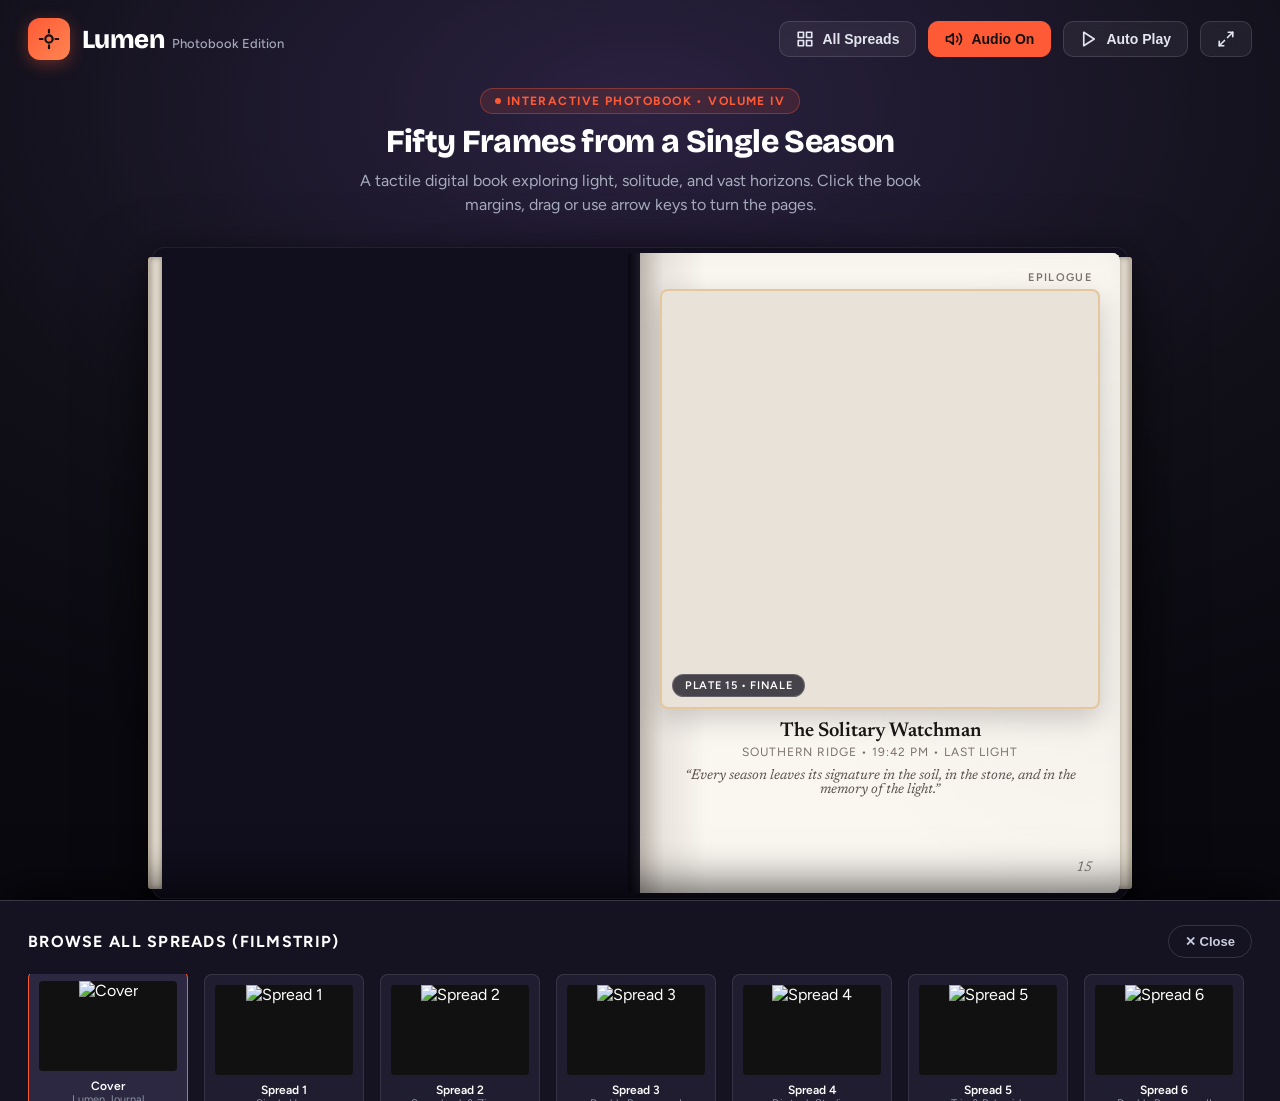
==== commit 355e6ed8: "fix: 100% width single hero images, larger scrapbook cards, zigzag layout on page 6, unified double-" ====
--- a/BlogPost.dc.html
+++ b/BlogPost.dc.html
@@ -98,6 +98,10 @@
       <div class="stacked-pages-right"></div>
       <div class="spine-ridge"></div>
 
+      <!-- Unified Floating Captions for Panoramic Double-Page Spreads (One single title across both pages) -->
+      <div class="spread-center-caption" id="spreadCap3">Pages 4 &amp; 5 • The Alpine Ridge at Dawn • Mont Blanc Massif</div>
+      <div class="spread-center-caption" id="spreadCap6">Pages 10 &amp; 11 • The Azure Coastline at Sunset • Pacific Wilds</div>
+
       <!-- Left & Right Page Turning Hotspots -->
       <div class="flip-hotspot-left" id="flipHotspotLeft" title="Click to flip backward">
         <div class="corner-curl-hint">❮</div>
@@ -264,8 +268,6 @@
             <img src="https://images.unsplash.com/photo-1464822759023-fed622ff2c3b?auto=format&fit=crop&w=2400&q=85" 
                  onerror="this.src='https://picsum.photos/seed/banner-wide-01/1920/1320'" 
                  alt="The Alpine Ridge at Dawn" loading="lazy">
-            <div class="spread-spine-crease-left"></div>
-            <div class="spread-banner-badge">Panoramic Spread • Left</div>
           </div>
           <div class="page-number" style="color: #fff; text-shadow: 0 1px 4px rgba(0,0,0,0.8);">4</div>
         </div>
@@ -281,28 +283,29 @@
             <img src="https://images.unsplash.com/photo-1464822759023-fed622ff2c3b?auto=format&fit=crop&w=2400&q=85" 
                  onerror="this.src='https://picsum.photos/seed/banner-wide-01/1920/1320'" 
                  alt="The Alpine Ridge at Dawn" loading="lazy">
-            <div class="spread-spine-crease-right"></div>
-            <div class="spread-banner-badge">Pages 4 &amp; 5 • Alpine Panorama</div>
           </div>
           <div class="page-number" style="color: #fff; text-shadow: 0 1px 4px rgba(0,0,0,0.8);">5</div>
         </div>
 
-        <!-- Back: Page 6 - Diptych Vertical Light Studies -->
+        <!-- Back: Page 6 - Two-Image Staggered / Zigzag (Natural Landscape Orientation) -->
         <div class="page-face page-back">
-          <div class="page-header-title">Diptych Studies</div>
-          <div class="page-content">
-            <div class="layout-diptych">
-              <div class="photo-frame" data-title="Light Study I • Stone Archway" data-desc="Diptych Left • Architectural geometry and quiet shadows in cloister corridors.">
-                <img src="https://images.unsplash.com/photo-1513694203232-719a280e022f?auto=format&fit=crop&w=800&q=80" 
-                     onerror="this.src='https://picsum.photos/seed/6001/800/1000'" 
+          <div class="page-header-title">Architectural Light</div>
+          <div class="page-content">
+            <div class="layout-zigzag">
+              <div class="photo-frame item-top" data-title="Light Study I • Stone Archway" data-desc="Natural raking sunlight and geometric shadows across ancient stone arches.">
+                <img src="https://images.unsplash.com/photo-1513694203232-719a280e022f?auto=format&fit=crop&w=1000&q=80" 
+                     onerror="this.src='https://picsum.photos/seed/6001/1000/700'" 
                      alt="Stone Archway" loading="lazy">
-                <div class="photo-tag">Archway I</div>
-              </div>
-              <div class="photo-frame" data-title="Light Study II • Interior Shadows" data-desc="Diptych Right • Contrast study of natural raking sunlight.">
-                <img src="https://images.unsplash.com/photo-1513519245088-0e12902e5a38?auto=format&fit=crop&w=800&q=80" 
-                     onerror="this.src='https://picsum.photos/seed/6002/800/1000'" 
+                <div class="photo-tag">Archway Study</div>
+              </div>
+              <div class="story-note">
+                “Light carving through stone, revealing quiet architectural geometry in timeless silence.”
+              </div>
+              <div class="photo-frame item-bottom" data-title="Light Study II • Interior Shadows" data-desc="Contrast study of morning sunlight filtering across warm minimalist interior spaces.">
+                <img src="https://images.unsplash.com/photo-1513519245088-0e12902e5a38?auto=format&fit=crop&w=1000&q=80" 
+                     onerror="this.src='https://picsum.photos/seed/6002/1000/700'" 
                      alt="Interior Shadows" loading="lazy">
-                <div class="photo-tag">Archway II</div>
+                <div class="photo-tag">Interior Light</div>
               </div>
             </div>
           </div>
@@ -406,8 +409,6 @@
             <img src="https://images.unsplash.com/photo-1518495973542-4542c06a5843?auto=format&fit=crop&w=2400&q=85" 
                  onerror="this.src='https://picsum.photos/seed/cover-spread-02/1600/2200'" 
                  alt="Azure Coast Sunset" loading="lazy">
-            <div class="spread-spine-crease-left"></div>
-            <div class="spread-banner-badge">Panoramic Spread II • Left</div>
           </div>
           <div class="page-number" style="color: #fff; text-shadow: 0 1px 4px rgba(0,0,0,0.8);">10</div>
         </div>
@@ -423,8 +424,6 @@
             <img src="https://images.unsplash.com/photo-1518495973542-4542c06a5843?auto=format&fit=crop&w=2400&q=85" 
                  onerror="this.src='https://picsum.photos/seed/cover-spread-02/1600/2200'" 
                  alt="Azure Coast Sunset" loading="lazy">
-            <div class="spread-spine-crease-right"></div>
-            <div class="spread-banner-badge">Pages 10 &amp; 11 • Azure Sunset</div>
           </div>
           <div class="page-number" style="color: #fff; text-shadow: 0 1px 4px rgba(0,0,0,0.8);">11</div>
         </div>
--- a/styles.css
+++ b/styles.css
@@ -228,23 +228,21 @@
   pointer-events: none;
 }
 
-/* Spine groove in the center */
+/* Spine groove behind the book (kept behind pages to prevent dark vertical bar over spreads) */
 .spine-ridge {
   position: absolute;
-  top: -8px;
-  bottom: -8px;
+  top: 0;
+  bottom: 0;
   left: 50%;
-  width: 32px;
+  width: 24px;
   transform: translateX(-50%);
   background: linear-gradient(to right, 
-    rgba(0,0,0,0.6) 0%, 
-    rgba(255,255,255,0.06) 20%, 
-    rgba(10,8,15,0.95) 50%, 
-    rgba(255,255,255,0.06) 80%, 
-    rgba(0,0,0,0.6) 100%
+    rgba(0,0,0,0.5) 0%, 
+    rgba(255,255,255,0.05) 50%, 
+    rgba(0,0,0,0.5) 100%
   );
   border-radius: 4px;
-  z-index: 50;
+  z-index: -1;
   pointer-events: none;
 }
 
@@ -529,7 +527,7 @@
    ========================================================================== */
 .page-content {
   position: absolute;
-  inset: 44px 32px 42px 32px;
+  inset: 36px 20px 32px 20px;
   display: flex;
   flex-direction: column;
 }
@@ -583,31 +581,41 @@
 }
 
 /* ----------------------------------------------------
-   LAYOUT 1: SINGLE HERO (MUSEUM PASSE-PARTOUT)
+   LAYOUT 1: SINGLE HERO (FULL 100% WIDTH BOLD DISPLAY)
    ---------------------------------------------------- */
 .layout-single-hero {
   height: 100%;
+  width: 100%;
   display: flex;
   flex-direction: column;
-  justify-content: center;
+  justify-content: flex-start;
+  gap: 12px;
 }
 
 .layout-single-hero .photo-frame {
+  width: 100% !important;
+  height: 480px;
   flex: 1;
-  width: 100%;
-  max-height: 440px;
-  border-radius: 6px;
-  box-shadow: 0 8px 24px rgba(0, 0, 0, 0.15);
+  border-radius: 8px;
+  box-shadow: 0 10px 28px rgba(0, 0, 0, 0.18);
+  overflow: hidden;
+}
+
+.layout-single-hero .photo-frame img {
+  width: 100% !important;
+  height: 100% !important;
+  object-fit: cover;
+  display: block;
 }
 
 .layout-single-hero .caption-block {
-  margin-top: 16px;
   text-align: center;
+  padding: 0 4px;
 }
 
 .layout-single-hero .caption-title {
   font-family: 'Newsreader', Georgia, serif;
-  font-size: 19px;
+  font-size: 20px;
   font-weight: 600;
   color: #1A1614;
 }
@@ -621,7 +629,7 @@
 }
 
 /* ----------------------------------------------------
-   LAYOUT 2: TWO-IMAGE SCRAPBOOK / ROTATED
+   LAYOUT 2: TWO-IMAGE SCRAPBOOK / ROTATED (ENLARGED)
    ---------------------------------------------------- */
 .layout-scrapbook {
   height: 100%;
@@ -630,29 +638,29 @@
 
 .layout-scrapbook .photo-frame.item-1 {
   position: absolute;
-  top: 10px;
-  left: 12px;
-  width: 72%;
-  height: 52%;
+  top: 4px;
+  left: 6px;
+  width: 86%;
+  height: 57%;
   transform: rotate(-2.2deg);
   border: 6px solid #FFFFFF;
-  box-shadow: 0 8px 24px rgba(0, 0, 0, 0.14);
+  box-shadow: 0 10px 28px rgba(0, 0, 0, 0.16);
 }
 
 .layout-scrapbook .photo-frame.item-2 {
   position: absolute;
-  bottom: 24px;
-  right: 12px;
-  width: 74%;
-  height: 50%;
-  transform: rotate(2.4deg);
+  bottom: 12px;
+  right: 6px;
+  width: 88%;
+  height: 57%;
+  transform: rotate(2.2deg);
   border: 6px solid #FFFFFF;
-  box-shadow: 0 10px 28px rgba(0, 0, 0, 0.18);
+  box-shadow: 0 12px 32px rgba(0, 0, 0, 0.2);
   z-index: 2;
 }
 
 .layout-scrapbook .photo-frame:hover {
-  transform: rotate(0deg) scale(1.04);
+  transform: rotate(0deg) scale(1.03);
   z-index: 25;
 }
 
@@ -680,17 +688,17 @@
   display: flex;
   flex-direction: column;
   justify-content: space-between;
-  gap: 16px;
+  gap: 14px;
 }
 
 .layout-zigzag .item-top {
-  width: 78%;
+  width: 84%;
   height: 48%;
   align-self: flex-start;
 }
 
 .layout-zigzag .item-bottom {
-  width: 82%;
+  width: 84%;
   height: 48%;
   align-self: flex-end;
 }
@@ -698,10 +706,11 @@
 .layout-zigzag .story-note {
   font-family: 'Newsreader', Georgia, serif;
   font-style: italic;
-  font-size: 13px;
+  font-size: 13.5px;
   line-height: 1.45;
   color: #5A534B;
-  padding: 4px 6px;
+  padding: 2px 4px;
+  text-align: center;
 }
 
 /* ----------------------------------------------------
@@ -754,50 +763,40 @@
   display: block;
 }
 
-/* Spine crease overlay on spread to create photorealistic center binding depth */
-.spread-spine-crease-left {
-  position: absolute;
-  top: 0;
-  bottom: 0;
-  right: 0;
-  width: 50px;
-  background: linear-gradient(to left, rgba(0,0,0,0.45) 0%, rgba(0,0,0,0.12) 50%, transparent 100%);
-  pointer-events: none;
-  z-index: 5;
-}
-
+/* Remove dark spine creases so panorama sky is clean and seamless */
+.spread-spine-crease-left,
 .spread-spine-crease-right {
-  position: absolute;
-  top: 0;
-  bottom: 0;
-  left: 0;
-  width: 50px;
-  background: linear-gradient(to right, rgba(0,0,0,0.45) 0%, rgba(0,0,0,0.12) 50%, transparent 100%);
-  pointer-events: none;
-  z-index: 5;
-}
-
-.spread-banner-badge {
-  position: absolute;
-  bottom: 30px;
-  padding: 8px 20px;
+  display: none !important;
+}
+
+/* Unified Center Caption for Double-Page Spread */
+.spread-center-caption {
+  position: absolute;
+  bottom: 28px;
+  left: 50%;
+  transform: translateX(-50%);
+  padding: 9px 24px;
   border-radius: 99px;
-  background: rgba(14, 11, 22, 0.75);
+  background: rgba(14, 11, 22, 0.85);
   color: #fff;
   font-size: 13px;
   font-weight: 600;
   letter-spacing: 0.1em;
   text-transform: uppercase;
-  backdrop-filter: blur(10px);
-  border: 1px solid rgba(255, 255, 255, 0.22);
-  z-index: 10;
-  box-shadow: 0 4px 20px rgba(0, 0, 0, 0.4);
-}
-.page-spread-left .spread-banner-badge {
-  right: 30px;
-}
-.page-spread-right .spread-banner-badge {
-  left: 30px;
+  backdrop-filter: blur(12px);
+  border: 1px solid rgba(255, 255, 255, 0.25);
+  z-index: 45;
+  box-shadow: 0 6px 24px rgba(0, 0, 0, 0.5);
+  pointer-events: none;
+  opacity: 0;
+  visibility: hidden;
+  transition: opacity 0.35s ease, visibility 0.35s ease;
+  white-space: nowrap;
+}
+
+.spread-center-caption.active {
+  opacity: 1;
+  visibility: visible;
 }
 
 /* ----------------------------------------------------
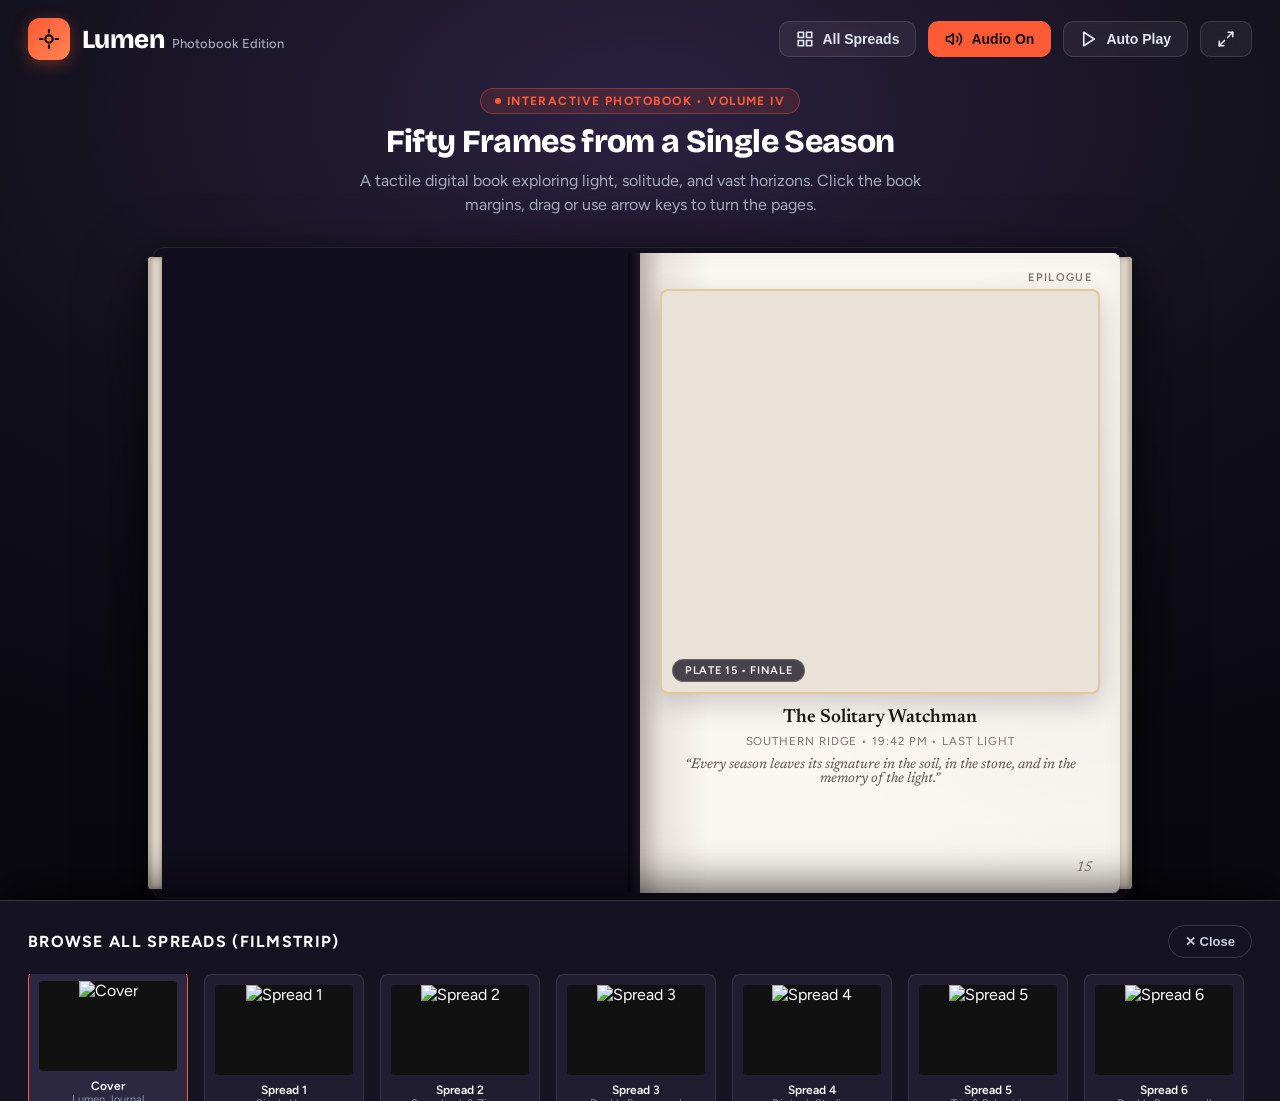
==== commit 7afa22ed: "fix: enforce equal 220px height on all dual image pages, optimize single hero height to 405px, repla" ====
--- a/BlogPost.dc.html
+++ b/BlogPost.dc.html
@@ -233,16 +233,14 @@
         </div>
       </div>
 
-      <!-- ========================================================
-           LEAF 2: SPREAD 2 (PAGE 3) & SPREAD 3 (PAGE 4: FULL SPREAD LEFT)
-           ======================================================== -->
+      <!-- ================ LEAF 2 : SPREAD 2 (PAGE 3) & SPREAD 3 (PAGE 4: FULL SPREAD LEFT) ================ -->
       <div class="book-leaf" id="leaf2">
-        <!-- Front: Page 3 - Two-Image Zigzag / Asymmetrical Staggered -->
+        <!-- Front: Page 3 - Dual Equal Landscape (Exact Same Height) -->
         <div class="page-face page-front">
           <div class="page-header-title">Field Journal</div>
           <div class="page-content">
-            <div class="layout-zigzag">
-              <div class="photo-frame item-top" data-title="Emerald Glade" data-desc="Asymmetrical zigzag composition • 28mm • The path less traveled into the deep valley.">
+            <div class="layout-dual-equal">
+              <div class="photo-frame" data-title="Emerald Glade" data-desc="28mm • The path less traveled into the deep valley.">
                 <img src="https://images.unsplash.com/photo-1506744038136-46273834b3fb?auto=format&fit=crop&w=1000&q=80" 
                      onerror="this.src='https://picsum.photos/seed/3001/1000/800'" 
                      alt="Emerald Glade" loading="lazy">
@@ -251,7 +249,7 @@
               <div class="story-note">
                 “There is an unrepeatable geometry in the way fog meets mountain stone. You cannot plan it; you simply wait until the wind holds its breath.”
               </div>
-              <div class="photo-frame item-bottom" data-title="Golden Pass At Sunset" data-desc="Asymmetric bottom anchor • Captured at the crest of the pass as shadows lengthen.">
+              <div class="photo-frame" data-title="Golden Pass At Sunset" data-desc="Captured at the crest of the pass as shadows lengthen.">
                 <img src="https://images.unsplash.com/photo-1469474968028-56623f02e42e?auto=format&fit=crop&w=1000&q=80" 
                      onerror="this.src='https://picsum.photos/seed/3002/1000/800'" 
                      alt="Golden Pass" loading="lazy">
@@ -273,9 +271,7 @@
         </div>
       </div>
 
-      <!-- ========================================================
-           LEAF 3: SPREAD 3 (PAGE 5: FULL SPREAD RIGHT) & SPREAD 4 (PAGE 6)
-           ======================================================== -->
+      <!-- ================ LEAF 3 : SPREAD 3 (PAGE 5: FULL SPREAD RIGHT) & SPREAD 4 (PAGE 6) ================ -->
       <div class="book-leaf" id="leaf3">
         <!-- Front: Page 5 - DOUBLE-PAGE PANORAMIC SPREAD I (RIGHT HALF) -->
         <div class="page-face page-front">
@@ -287,12 +283,12 @@
           <div class="page-number" style="color: #fff; text-shadow: 0 1px 4px rgba(0,0,0,0.8);">5</div>
         </div>
 
-        <!-- Back: Page 6 - Two-Image Staggered / Zigzag (Natural Landscape Orientation) -->
+        <!-- Back: Page 6 - Dual Equal Landscape (Exact Same Height) -->
         <div class="page-face page-back">
           <div class="page-header-title">Architectural Light</div>
           <div class="page-content">
-            <div class="layout-zigzag">
-              <div class="photo-frame item-top" data-title="Light Study I • Stone Archway" data-desc="Natural raking sunlight and geometric shadows across ancient stone arches.">
+            <div class="layout-dual-equal">
+              <div class="photo-frame" data-title="Light Study I • Stone Archway" data-desc="Natural raking sunlight and geometric shadows across ancient stone arches.">
                 <img src="https://images.unsplash.com/photo-1513694203232-719a280e022f?auto=format&fit=crop&w=1000&q=80" 
                      onerror="this.src='https://picsum.photos/seed/6001/1000/700'" 
                      alt="Stone Archway" loading="lazy">
@@ -301,7 +297,7 @@
               <div class="story-note">
                 “Light carving through stone, revealing quiet architectural geometry in timeless silence.”
               </div>
-              <div class="photo-frame item-bottom" data-title="Light Study II • Interior Shadows" data-desc="Contrast study of morning sunlight filtering across warm minimalist interior spaces.">
+              <div class="photo-frame" data-title="Light Study II • Interior Shadows" data-desc="Contrast study of morning sunlight filtering across warm minimalist interior spaces.">
                 <img src="https://images.unsplash.com/photo-1513519245088-0e12902e5a38?auto=format&fit=crop&w=1000&q=80" 
                      onerror="this.src='https://picsum.photos/seed/6002/1000/700'" 
                      alt="Interior Shadows" loading="lazy">
@@ -337,34 +333,25 @@
           <div class="page-number">7</div>
         </div>
 
-        <!-- Back: Page 8 - Trio Feature (1 Lead + 2 Stacked) -->
-        <div class="page-face page-back">
-          <div class="page-header-title">Editorial Trio</div>
-          <div class="page-content">
-            <div class="layout-trio">
-              <!-- Lead Column -->
-              <div class="lead-col">
-                <div class="photo-frame" style="height: 100%;" data-title="The Great Ridge" data-desc="Trio Lead Image • Dominant vertical framing of the serrated granite towers.">
-                  <img src="https://images.unsplash.com/photo-1426604966848-d7adac402bff?auto=format&fit=crop&w=1000&q=80" 
-                       onerror="this.src='https://picsum.photos/seed/8001/900/1200'" 
-                       alt="The Great Ridge" loading="lazy">
-                  <div class="photo-tag">Lead • Granite Ridge</div>
-                </div>
-              </div>
-              <!-- Stack Column -->
-              <div class="stack-col">
-                <div class="photo-frame" data-title="Alpine Tarn Reflection" data-desc="Trio Companion A • Still glacial water mirror.">
-                  <img src="https://images.unsplash.com/photo-1501785888041-af3ef285b470?auto=format&fit=crop&w=800&q=80" 
-                       onerror="this.src='https://picsum.photos/seed/8002/800/600'" 
-                       alt="Alpine Tarn" loading="lazy">
-                  <div class="photo-tag">Detail A</div>
-                </div>
-                <div class="photo-frame" data-title="Valley Floor Mist" data-desc="Trio Companion B • Rising dawn humidity.">
-                  <img src="https://images.unsplash.com/photo-1472214103451-9374bd1c798e?auto=format&fit=crop&w=800&q=80" 
-                       onerror="this.src='https://picsum.photos/seed/8003/800/600'" 
-                       alt="Valley Mist" loading="lazy">
-                  <div class="photo-tag">Detail B</div>
-                </div>
+        <!-- Back: Page 8 - Dual Equal Landscape (Exact Same Height) -->
+        <div class="page-face page-back">
+          <div class="page-header-title">Alpine Studies</div>
+          <div class="page-content">
+            <div class="layout-dual-equal">
+              <div class="photo-frame" data-title="The Great Ridge" data-desc="Granite towers rising through morning clouds.">
+                <img src="https://images.unsplash.com/photo-1426604966848-d7adac402bff?auto=format&fit=crop&w=1000&q=80" 
+                     onerror="this.src='https://picsum.photos/seed/8001/1000/700'" 
+                     alt="The Great Ridge" loading="lazy">
+                <div class="photo-tag">The Great Ridge</div>
+              </div>
+              <div class="story-note">
+                “High alpine silence, where granite meets the open sky in timeless stillness.”
+              </div>
+              <div class="photo-frame" data-title="Alpine Tarn Reflection" data-desc="Glacial lake mirror under golden morning light.">
+                <img src="https://images.unsplash.com/photo-1501785888041-af3ef285b470?auto=format&fit=crop&w=1000&q=80" 
+                     onerror="this.src='https://picsum.photos/seed/8002/1000/700'" 
+                     alt="Alpine Tarn" loading="lazy">
+                <div class="photo-tag">Alpine Tarn</div>
               </div>
             </div>
           </div>
@@ -372,31 +359,27 @@
         </div>
       </div>
 
-      <!-- ========================================================
-           LEAF 5: SPREAD 5 (PAGE 9: POLAROIDS) & SPREAD 6 (PAGE 10: SPREAD II LEFT)
-           ======================================================== -->
+      <!-- ================ LEAF 5 : SPREAD 5 (PAGE 9) & SPREAD 6 (PAGE 10: SPREAD II LEFT) ================ -->
       <div class="book-leaf" id="leaf5">
-        <!-- Front: Page 9 - Vintage Polaroid Duo -->
+        <!-- Front: Page 9 - Dual Equal Landscape (Exact Same Height) -->
         <div class="page-face page-front">
           <div class="page-header-title">Instant Impressions</div>
           <div class="page-content">
-            <div class="layout-polaroids">
-              <div class="polaroid-card polaroid-1" data-title="Misty Pass • Hokkaido" data-desc="Polaroid SX-70 Original • Authentic white border and handwritten diary annotation.">
-                <div class="polaroid-img">
-                  <img src="https://images.unsplash.com/photo-1500530855697-b586d89ba3ee?auto=format&fit=crop&w=800&q=80" 
-                       onerror="this.src='https://picsum.photos/seed/9001/800/800'" 
-                       alt="Misty Pass" loading="lazy">
-                </div>
-                <div class="polaroid-caption">Hokkaido Pass • 06:45 AM</div>
-              </div>
-
-              <div class="polaroid-card polaroid-2" data-title="Pacific Foam • Big Sur" data-desc="Polaroid SX-70 Original • Coastal spray on warm sand.">
-                <div class="polaroid-img">
-                  <img src="https://images.unsplash.com/photo-1507525428034-b723cf961d3e?auto=format&fit=crop&w=800&q=80" 
-                       onerror="this.src='https://picsum.photos/seed/9002/800/800'" 
-                       alt="Pacific Foam" loading="lazy">
-                </div>
-                <div class="polaroid-caption">Big Sur breakers • Oct 14</div>
+            <div class="layout-dual-equal">
+              <div class="photo-frame" data-title="Misty Pass • Hokkaido" data-desc="Early autumn mist rolling across the winding mountain pass.">
+                <img src="https://images.unsplash.com/photo-1500530855697-b586d89ba3ee?auto=format&fit=crop&w=1000&q=80" 
+                     onerror="this.src='https://picsum.photos/seed/9001/1000/700'" 
+                     alt="Misty Pass" loading="lazy">
+                <div class="photo-tag">Hokkaido Pass</div>
+              </div>
+              <div class="story-note">
+                “Moments captured in stillness, before the autumn light shifts across the valley.”
+              </div>
+              <div class="photo-frame" data-title="Pacific Foam • Big Sur" data-desc="Sunset breakers crashing against coastal cliffs.">
+                <img src="https://images.unsplash.com/photo-1507525428034-b723cf961d3e?auto=format&fit=crop&w=1000&q=80" 
+                     onerror="this.src='https://picsum.photos/seed/9002/1000/700'" 
+                     alt="Pacific Foam" loading="lazy">
+                <div class="photo-tag">Big Sur Coast</div>
               </div>
             </div>
           </div>
@@ -414,9 +397,7 @@
         </div>
       </div>
 
-      <!-- ========================================================
-           LEAF 6: SPREAD 6 (PAGE 11: SPREAD II RIGHT) & SPREAD 7 (PAGE 12)
-           ======================================================== -->
+      <!-- ================ LEAF 6 : SPREAD 6 (PAGE 11: SPREAD II RIGHT) & SPREAD 7 (PAGE 12) ================ -->
       <div class="book-leaf" id="leaf6">
         <!-- Front: Page 11 - DOUBLE-PAGE PANORAMIC SPREAD II (RIGHT HALF) -->
         <div class="page-face page-front">
@@ -428,32 +409,25 @@
           <div class="page-number" style="color: #fff; text-shadow: 0 1px 4px rgba(0,0,0,0.8);">11</div>
         </div>
 
-        <!-- Back: Page 12 - Creative Asymmetrical 2-Image Offset -->
+        <!-- Back: Page 12 - Dual Equal Landscape (Exact Same Height) -->
         <div class="page-face page-back">
           <div class="page-header-title">Asymmetric Framing</div>
           <div class="page-content">
-            <div style="position: relative; height: 100%;">
-              <!-- Floating Top Detail -->
-              <div class="photo-frame" style="position: absolute; top: 0; right: 0; width: 62%; height: 42%;" 
-                   data-title="Golden Sand Ripple" data-desc="Macro study of wind-carved mineral contours at low tide.">
+            <div class="layout-dual-equal">
+              <div class="photo-frame" data-title="Golden Sand Ripple" data-desc="Macro study of wind-carved mineral contours at low tide.">
                 <img src="https://images.unsplash.com/photo-1470240731273-7821a6eeb6bd?auto=format&fit=crop&w=1000&q=80" 
-                     onerror="this.src='https://picsum.photos/seed/1201/800/600'" 
+                     onerror="this.src='https://picsum.photos/seed/1201/1000/700'" 
                      alt="Sand Ripple" loading="lazy">
-                <div class="photo-tag">Detail • Texture</div>
-              </div>
-              
-              <!-- Subtle Editorial Story Excerpt -->
-              <div style="position: absolute; top: 46%; left: 0; width: 44%; font-family: 'Newsreader', serif; font-style: italic; font-size: 14px; line-height: 1.45; color: #5A534B;">
-                “The tide retreats twice a day, leaving behind a transient canvas etched with the wind’s quietest brushwork.”
-              </div>
-
-              <!-- Anchored Bottom Hero -->
-              <div class="photo-frame" style="position: absolute; bottom: 0; left: 0; width: 88%; height: 48%;" 
-                   data-title="The Low Tide Mirror" data-desc="Reflective water sheet catching amber cloud underbellies.">
+                <div class="photo-tag">Sand Ripple</div>
+              </div>
+              <div class="story-note">
+                “The tide retreats twice a day, leaving behind a transient canvas etched by the wind.”
+              </div>
+              <div class="photo-frame" data-title="The Low Tide Mirror" data-desc="Reflective water sheet catching amber cloud underbellies.">
                 <img src="https://images.unsplash.com/photo-1475921088700-415f5e297f34?auto=format&fit=crop&w=1000&q=80" 
-                     onerror="this.src='https://picsum.photos/seed/1202/1000/600'" 
+                     onerror="this.src='https://picsum.photos/seed/1202/1000/700'" 
                      alt="Low Tide Mirror" loading="lazy">
-                <div class="photo-tag">Plate 12</div>
+                <div class="photo-tag">Low Tide Mirror</div>
               </div>
             </div>
           </div>
--- a/styles.css
+++ b/styles.css
@@ -581,7 +581,7 @@
 }
 
 /* ----------------------------------------------------
-   LAYOUT 1: SINGLE HERO (FULL 100% WIDTH BOLD DISPLAY)
+   LAYOUT 1: SINGLE HERO (MATCHING SCREENSHOT 1 PROPORTIONS)
    ---------------------------------------------------- */
 .layout-single-hero {
   height: 100%;
@@ -589,13 +589,15 @@
   display: flex;
   flex-direction: column;
   justify-content: flex-start;
-  gap: 12px;
+  gap: 10px;
 }
 
 .layout-single-hero .photo-frame {
   width: 100% !important;
-  height: 480px;
-  flex: 1;
+  height: 405px !important;
+  max-height: 405px !important;
+  min-height: 405px !important;
+  flex: none !important;
   border-radius: 8px;
   box-shadow: 0 10px 28px rgba(0, 0, 0, 0.18);
   overflow: hidden;
@@ -610,18 +612,19 @@
 
 .layout-single-hero .caption-block {
   text-align: center;
-  padding: 0 4px;
+  padding: 2px 4px 0;
 }
 
 .layout-single-hero .caption-title {
   font-family: 'Newsreader', Georgia, serif;
-  font-size: 20px;
+  font-size: 19px;
   font-weight: 600;
   color: #1A1614;
+  line-height: 1.25;
 }
 
 .layout-single-hero .caption-meta {
-  font-size: 12px;
+  font-size: 11.5px;
   color: var(--paper-muted);
   letter-spacing: 0.08em;
   text-transform: uppercase;
@@ -681,52 +684,48 @@
 }
 
 /* ----------------------------------------------------
-   LAYOUT 3: TWO-IMAGE ZIGZAG / ASYMMETRICAL
+   LAYOUT 3: DUAL EQUAL (EXACT SAME 220PX HEIGHT FOR BOTH IMAGES)
    ---------------------------------------------------- */
+.layout-dual-equal,
 .layout-zigzag {
   height: 100%;
+  width: 100%;
   display: flex;
   flex-direction: column;
   justify-content: space-between;
-  gap: 14px;
-}
-
-.layout-zigzag .item-top {
-  width: 84%;
-  height: 48%;
-  align-self: flex-start;
-}
-
-.layout-zigzag .item-bottom {
-  width: 84%;
-  height: 48%;
-  align-self: flex-end;
-}
-
+  gap: 12px;
+}
+
+.layout-dual-equal .photo-frame,
+.layout-zigzag .photo-frame {
+  width: 100% !important;
+  height: 220px !important;
+  min-height: 220px !important;
+  max-height: 220px !important;
+  flex: none !important;
+  border-radius: 8px;
+  box-shadow: 0 8px 24px rgba(0, 0, 0, 0.14);
+  overflow: hidden;
+}
+
+.layout-dual-equal .photo-frame img,
+.layout-zigzag .photo-frame img {
+  width: 100% !important;
+  height: 100% !important;
+  object-fit: cover !important;
+  display: block;
+}
+
+.layout-dual-equal .story-note,
 .layout-zigzag .story-note {
   font-family: 'Newsreader', Georgia, serif;
   font-style: italic;
   font-size: 13.5px;
-  line-height: 1.45;
+  line-height: 1.4;
   color: #5A534B;
-  padding: 2px 4px;
   text-align: center;
-}
-
-/* ----------------------------------------------------
-   LAYOUT 4: VERTICAL DIPTYCH
-   ---------------------------------------------------- */
-.layout-diptych {
-  height: 100%;
-  display: flex;
-  gap: 16px;
-  align-items: stretch;
-}
-
-.layout-diptych .photo-frame {
-  flex: 1;
-  height: 90%;
-  border-radius: 4px;
+  padding: 0 8px;
+  margin: auto 0;
 }
 
 /* ----------------------------------------------------
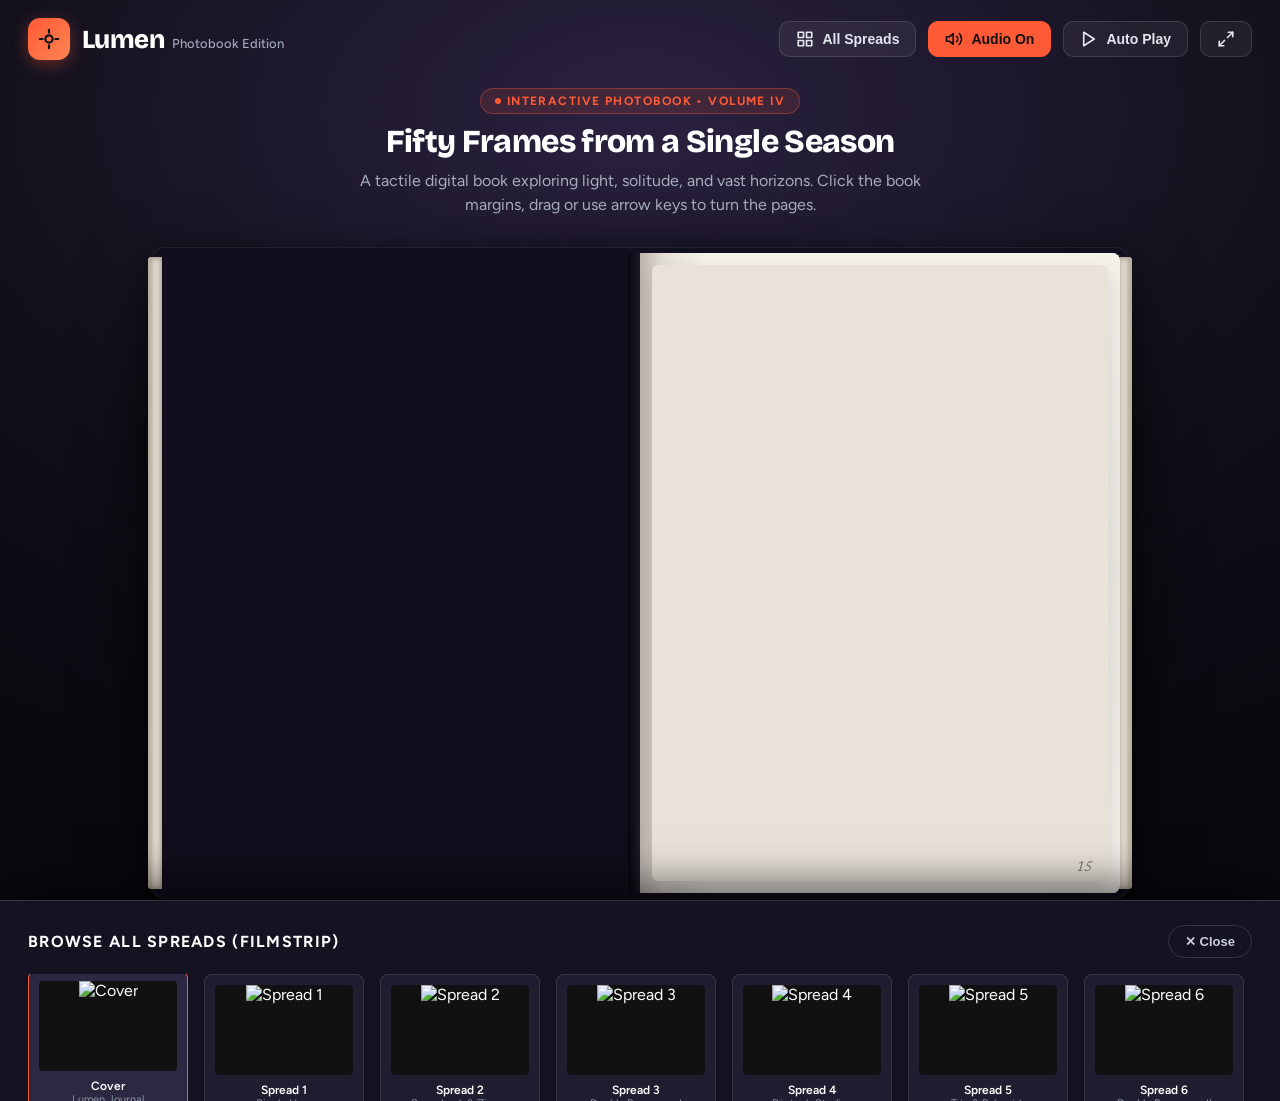
==== commit fc814ee0: "fix: remove all text content and make images full height and width" ====
--- a/BlogPost.dc.html
+++ b/BlogPost.dc.html
@@ -183,49 +183,35 @@
         </div>
       </div>
 
-      <!-- ========================================================
-           LEAF 1: SPREAD 1 (PAGE 1) & SPREAD 2 (PAGE 2)
-           ======================================================== -->
+      <!-- ================ LEAF 1 : SPREAD 1 (PAGE 1) & SPREAD 2 (PAGE 2) ================ -->
       <div class="book-leaf" id="leaf1">
-        <!-- Front: Page 1 - Single Hero Minimalist Passe-Partout -->
+        <!-- Front: Page 1 - Single Full Height & Width -->
         <div class="page-face page-front">
-          <div class="page-header-title">Chapter I • Light</div>
           <div class="page-content">
             <div class="layout-single-hero">
-              <div class="photo-frame" data-title="The Solitary Light • Cape Mendocino" data-desc="35mm Film • Leica M6 • Early morning sea mist along the rugged northern headland.">
+              <div class="photo-frame" data-title="The Solitary Light • Cape Mendocino" data-desc="35mm Film • Early morning sea mist along the rugged northern headland.">
                 <img src="https://images.unsplash.com/photo-1507525428034-b723cf961d3e?auto=format&fit=crop&w=1200&q=80" 
                      onerror="this.src='https://picsum.photos/seed/1001/1200/900'" 
                      alt="The Solitary Light" loading="lazy">
-                <div class="photo-tag">Plate 01</div>
-              </div>
-              <div class="caption-block">
-                <h4 class="caption-title">I. The Solitary Light</h4>
-                <p class="caption-meta">Cape Mendocino • 06:14 AM • Fog & Breakers</p>
               </div>
             </div>
           </div>
           <div class="page-number">1</div>
         </div>
 
-        <!-- Back: Page 2 - Two-Image Scrapbook / Rotated with Washi Tape -->
-        <div class="page-face page-back">
-          <div class="page-header-title">Scrapbook Notes</div>
-          <div class="page-content">
-            <div class="layout-scrapbook">
-              <!-- Item 1 with Washi Tape -->
-              <div class="photo-frame item-1" data-title="Misty Canopy • Redwood Basin" data-desc="Natural angle -2.2deg scrapbook tilt • 50mm f/2.0 • Sunlight slicing through morning vapor.">
-                <div class="washi-tape"></div>
+        <!-- Back: Page 2 - Dual Equal Full Height & Width -->
+        <div class="page-face page-back">
+          <div class="page-content">
+            <div class="layout-dual-equal">
+              <div class="photo-frame" data-title="Misty Canopy • Redwood Basin" data-desc="Sunlight slicing through morning vapor in old-growth redwoods.">
                 <img src="https://images.unsplash.com/photo-1441974231531-c6227db76b6e?auto=format&fit=crop&w=1000&q=80" 
                      onerror="this.src='https://picsum.photos/seed/2001/1000/800'" 
                      alt="Misty Canopy" loading="lazy">
-                <div class="photo-tag">Redwood Basin</div>
-              </div>
-              <!-- Item 2 Overlapping with subtle tilt -->
-              <div class="photo-frame item-2" data-title="High Meadow Morning" data-desc="Tilted +2.4deg • Wild flora caught in the first amber rays before the valley heat rises.">
+              </div>
+              <div class="photo-frame" data-title="High Meadow Morning" data-desc="Wild flora caught in the first amber rays.">
                 <img src="https://images.unsplash.com/photo-1470071459604-3b5ec3a7fe05?auto=format&fit=crop&w=1000&q=80" 
                      onerror="this.src='https://picsum.photos/seed/2002/1000/800'" 
                      alt="High Meadow Morning" loading="lazy">
-                <div class="photo-tag">Plate 02-B</div>
               </div>
             </div>
           </div>
@@ -235,25 +221,19 @@
 
       <!-- ================ LEAF 2 : SPREAD 2 (PAGE 3) & SPREAD 3 (PAGE 4: FULL SPREAD LEFT) ================ -->
       <div class="book-leaf" id="leaf2">
-        <!-- Front: Page 3 - Dual Equal Landscape (Exact Same Height) -->
+        <!-- Front: Page 3 - Dual Equal Full Height & Width -->
         <div class="page-face page-front">
-          <div class="page-header-title">Field Journal</div>
           <div class="page-content">
             <div class="layout-dual-equal">
-              <div class="photo-frame" data-title="Emerald Glade" data-desc="28mm • The path less traveled into the deep valley.">
+              <div class="photo-frame" data-title="Emerald Glade" data-desc="The path less traveled into the deep valley.">
                 <img src="https://images.unsplash.com/photo-1506744038136-46273834b3fb?auto=format&fit=crop&w=1000&q=80" 
                      onerror="this.src='https://picsum.photos/seed/3001/1000/800'" 
                      alt="Emerald Glade" loading="lazy">
-                <div class="photo-tag">Glade Study</div>
-              </div>
-              <div class="story-note">
-                “There is an unrepeatable geometry in the way fog meets mountain stone. You cannot plan it; you simply wait until the wind holds its breath.”
               </div>
               <div class="photo-frame" data-title="Golden Pass At Sunset" data-desc="Captured at the crest of the pass as shadows lengthen.">
                 <img src="https://images.unsplash.com/photo-1469474968028-56623f02e42e?auto=format&fit=crop&w=1000&q=80" 
                      onerror="this.src='https://picsum.photos/seed/3002/1000/800'" 
                      alt="Golden Pass" loading="lazy">
-                <div class="photo-tag">Golden Pass</div>
               </div>
             </div>
           </div>
@@ -283,25 +263,19 @@
           <div class="page-number" style="color: #fff; text-shadow: 0 1px 4px rgba(0,0,0,0.8);">5</div>
         </div>
 
-        <!-- Back: Page 6 - Dual Equal Landscape (Exact Same Height) -->
-        <div class="page-face page-back">
-          <div class="page-header-title">Architectural Light</div>
+        <!-- Back: Page 6 - Dual Equal Full Height & Width -->
+        <div class="page-face page-back">
           <div class="page-content">
             <div class="layout-dual-equal">
               <div class="photo-frame" data-title="Light Study I • Stone Archway" data-desc="Natural raking sunlight and geometric shadows across ancient stone arches.">
                 <img src="https://images.unsplash.com/photo-1513694203232-719a280e022f?auto=format&fit=crop&w=1000&q=80" 
                      onerror="this.src='https://picsum.photos/seed/6001/1000/700'" 
                      alt="Stone Archway" loading="lazy">
-                <div class="photo-tag">Archway Study</div>
-              </div>
-              <div class="story-note">
-                “Light carving through stone, revealing quiet architectural geometry in timeless silence.”
               </div>
               <div class="photo-frame" data-title="Light Study II • Interior Shadows" data-desc="Contrast study of morning sunlight filtering across warm minimalist interior spaces.">
                 <img src="https://images.unsplash.com/photo-1513519245088-0e12902e5a38?auto=format&fit=crop&w=1000&q=80" 
                      onerror="this.src='https://picsum.photos/seed/6002/1000/700'" 
                      alt="Interior Shadows" loading="lazy">
-                <div class="photo-tag">Interior Light</div>
               </div>
             </div>
           </div>
@@ -309,49 +283,35 @@
         </div>
       </div>
 
-      <!-- ========================================================
-           LEAF 4: SPREAD 4 (PAGE 7) & SPREAD 5 (PAGE 8: TRIO)
-           ======================================================== -->
+      <!-- ================ LEAF 4 : SPREAD 4 (PAGE 7) & SPREAD 5 (PAGE 8) ================ -->
       <div class="book-leaf" id="leaf4">
-        <!-- Front: Page 7 - Cinematic Landscape with Narrative -->
+        <!-- Front: Page 7 - Single Full Height & Width -->
         <div class="page-face page-front">
-          <div class="page-header-title">Chapter II • Water &amp; Mist</div>
           <div class="page-content">
             <div class="layout-single-hero">
-              <div class="photo-frame" data-title="The Coastal Basin • Pacific Wilds" data-desc="Editorial plate • Hasselblad 500C/M • 80mm f/2.8 • Long exposure breakers colliding with obsidian basalt.">
+              <div class="photo-frame" data-title="The Coastal Basin • Pacific Wilds" data-desc="Long exposure breakers colliding with obsidian basalt.">
                 <img src="https://images.unsplash.com/photo-1433086966358-54859d0ed716?auto=format&fit=crop&w=1200&q=80" 
                      onerror="this.src='https://picsum.photos/seed/7001/1200/900'" 
                      alt="The Coastal Basin" loading="lazy">
-                <div class="photo-tag">Plate 07</div>
-              </div>
-              <div class="caption-block">
-                <h4 class="caption-title">The Cascading Waters of Neah</h4>
-                <p class="caption-meta">Hasselblad 500C/M • 80mm • Portra 400 • Olympic Coast</p>
               </div>
             </div>
           </div>
           <div class="page-number">7</div>
         </div>
 
-        <!-- Back: Page 8 - Dual Equal Landscape (Exact Same Height) -->
-        <div class="page-face page-back">
-          <div class="page-header-title">Alpine Studies</div>
+        <!-- Back: Page 8 - Dual Equal Full Height & Width -->
+        <div class="page-face page-back">
           <div class="page-content">
             <div class="layout-dual-equal">
               <div class="photo-frame" data-title="The Great Ridge" data-desc="Granite towers rising through morning clouds.">
                 <img src="https://images.unsplash.com/photo-1426604966848-d7adac402bff?auto=format&fit=crop&w=1000&q=80" 
                      onerror="this.src='https://picsum.photos/seed/8001/1000/700'" 
                      alt="The Great Ridge" loading="lazy">
-                <div class="photo-tag">The Great Ridge</div>
-              </div>
-              <div class="story-note">
-                “High alpine silence, where granite meets the open sky in timeless stillness.”
               </div>
               <div class="photo-frame" data-title="Alpine Tarn Reflection" data-desc="Glacial lake mirror under golden morning light.">
                 <img src="https://images.unsplash.com/photo-1501785888041-af3ef285b470?auto=format&fit=crop&w=1000&q=80" 
                      onerror="this.src='https://picsum.photos/seed/8002/1000/700'" 
                      alt="Alpine Tarn" loading="lazy">
-                <div class="photo-tag">Alpine Tarn</div>
               </div>
             </div>
           </div>
@@ -361,25 +321,19 @@
 
       <!-- ================ LEAF 5 : SPREAD 5 (PAGE 9) & SPREAD 6 (PAGE 10: SPREAD II LEFT) ================ -->
       <div class="book-leaf" id="leaf5">
-        <!-- Front: Page 9 - Dual Equal Landscape (Exact Same Height) -->
+        <!-- Front: Page 9 - Dual Equal Full Height & Width -->
         <div class="page-face page-front">
-          <div class="page-header-title">Instant Impressions</div>
           <div class="page-content">
             <div class="layout-dual-equal">
               <div class="photo-frame" data-title="Misty Pass • Hokkaido" data-desc="Early autumn mist rolling across the winding mountain pass.">
                 <img src="https://images.unsplash.com/photo-1500530855697-b586d89ba3ee?auto=format&fit=crop&w=1000&q=80" 
                      onerror="this.src='https://picsum.photos/seed/9001/1000/700'" 
                      alt="Misty Pass" loading="lazy">
-                <div class="photo-tag">Hokkaido Pass</div>
-              </div>
-              <div class="story-note">
-                “Moments captured in stillness, before the autumn light shifts across the valley.”
               </div>
               <div class="photo-frame" data-title="Pacific Foam • Big Sur" data-desc="Sunset breakers crashing against coastal cliffs.">
                 <img src="https://images.unsplash.com/photo-1507525428034-b723cf961d3e?auto=format&fit=crop&w=1000&q=80" 
                      onerror="this.src='https://picsum.photos/seed/9002/1000/700'" 
                      alt="Pacific Foam" loading="lazy">
-                <div class="photo-tag">Big Sur Coast</div>
               </div>
             </div>
           </div>
@@ -409,25 +363,19 @@
           <div class="page-number" style="color: #fff; text-shadow: 0 1px 4px rgba(0,0,0,0.8);">11</div>
         </div>
 
-        <!-- Back: Page 12 - Dual Equal Landscape (Exact Same Height) -->
-        <div class="page-face page-back">
-          <div class="page-header-title">Asymmetric Framing</div>
+        <!-- Back: Page 12 - Dual Equal Full Height & Width -->
+        <div class="page-face page-back">
           <div class="page-content">
             <div class="layout-dual-equal">
               <div class="photo-frame" data-title="Golden Sand Ripple" data-desc="Macro study of wind-carved mineral contours at low tide.">
                 <img src="https://images.unsplash.com/photo-1470240731273-7821a6eeb6bd?auto=format&fit=crop&w=1000&q=80" 
                      onerror="this.src='https://picsum.photos/seed/1201/1000/700'" 
                      alt="Sand Ripple" loading="lazy">
-                <div class="photo-tag">Sand Ripple</div>
-              </div>
-              <div class="story-note">
-                “The tide retreats twice a day, leaving behind a transient canvas etched by the wind.”
               </div>
               <div class="photo-frame" data-title="The Low Tide Mirror" data-desc="Reflective water sheet catching amber cloud underbellies.">
                 <img src="https://images.unsplash.com/photo-1475921088700-415f5e297f34?auto=format&fit=crop&w=1000&q=80" 
                      onerror="this.src='https://picsum.photos/seed/1202/1000/700'" 
                      alt="Low Tide Mirror" loading="lazy">
-                <div class="photo-tag">Low Tide Mirror</div>
               </div>
             </div>
           </div>
@@ -435,54 +383,31 @@
         </div>
       </div>
 
-      <!-- ========================================================
-           LEAF 7: SPREAD 7 (PAGE 13) & SPREAD 8 (PAGE 14: QUAD MOSAIC)
-           ======================================================== -->
+      <!-- ================ LEAF 7 : SPREAD 7 (PAGE 13) & SPREAD 8 (PAGE 14: QUAD MOSAIC) ================ -->
       <div class="book-leaf" id="leaf7">
-        <!-- Front: Page 13 - Full-Bleed Atmospheric Chapter Cover -->
+        <!-- Front: Page 13 - Full-Bleed Atmospheric Night Rim -->
         <div class="page-face page-front" style="background: #0B0813;">
-          <div class="photo-frame" style="position: absolute; inset: 0; border-radius: 0;" data-title="Chapter III • The Blue Hour" data-desc="Atmospheric full-bleed cover plate • Night sky over the jagged alpine rim.">
+          <div class="photo-frame" style="position: absolute; inset: 0; border-radius: 0;" data-title="The Blue Hour &amp; Beyond" data-desc="Night sky over the jagged alpine rim.">
             <img src="https://images.unsplash.com/photo-1519681393784-d120267933ba?auto=format&fit=crop&w=1200&q=80" 
                  onerror="this.src='https://picsum.photos/seed/cover-spread-03/1600/2200'" 
                  alt="The Blue Hour" loading="lazy">
-            <div style="position: absolute; inset: 0; background: linear-gradient(to top, rgba(10,8,18,0.85) 0%, transparent 60%); pointer-events: none;"></div>
-            <div style="position: absolute; left: 36px; bottom: 44px; z-index: 5;">
-              <span style="font-size: 11px; letter-spacing: 0.16em; text-transform: uppercase; color: var(--accent); font-weight: 700;">Chapter Three</span>
-              <h3 style="font-family: 'Bricolage Grotesque', sans-serif; font-size: 32px; font-weight: 800; color: #FFF; line-height: 1.1; margin-top: 6px;">The Blue Hour &amp; Beyond</h3>
-              <p style="font-family: 'Newsreader', serif; font-style: italic; color: #D8D2E4; font-size: 15px; margin-top: 6px;">When the sun dips and the mountains turn to silhouette.</p>
-            </div>
           </div>
           <div class="page-number" style="color: #fff;">13</div>
         </div>
 
-        <!-- Back: Page 14 - Quad Photo Mosaic Grid -->
-        <div class="page-face page-back">
-          <div class="page-header-title">Mosaic Studies</div>
-          <div class="page-content">
-            <div class="layout-quad">
-              <div class="photo-frame" data-title="Autumn Foliage Canopy" data-desc="Mosaic Frame 1 • Amber birch leaves against granite.">
-                <img src="https://images.unsplash.com/photo-1447752875215-b2761acb3c5d?auto=format&fit=crop&w=800&q=80" 
-                     onerror="this.src='https://picsum.photos/seed/1401/800/800'" 
+        <!-- Back: Page 14 - Dual Equal Full Height & Width -->
+        <div class="page-face page-back">
+          <div class="page-content">
+            <div class="layout-dual-equal">
+              <div class="photo-frame" data-title="Autumn Foliage Canopy" data-desc="Amber birch leaves against granite.">
+                <img src="https://images.unsplash.com/photo-1447752875215-b2761acb3c5d?auto=format&fit=crop&w=1000&q=80" 
+                     onerror="this.src='https://picsum.photos/seed/1401/1000/700'" 
                      alt="Autumn Foliage" loading="lazy">
-                <div class="photo-tag">I. Canopy</div>
-              </div>
-              <div class="photo-frame" data-title="Mountain Tarn at Twilight" data-desc="Mosaic Frame 2 • Still water reflections.">
-                <img src="https://images.unsplash.com/photo-1470770841072-f978cf4d019e?auto=format&fit=crop&w=800&q=80" 
-                     onerror="this.src='https://picsum.photos/seed/1402/800/800'" 
+              </div>
+              <div class="photo-frame" data-title="Mountain Tarn at Twilight" data-desc="Still water reflections.">
+                <img src="https://images.unsplash.com/photo-1470770841072-f978cf4d019e?auto=format&fit=crop&w=1000&q=80" 
+                     onerror="this.src='https://picsum.photos/seed/1402/1000/700'" 
                      alt="Mountain Tarn" loading="lazy">
-                <div class="photo-tag">II. Twilight</div>
-              </div>
-              <div class="photo-frame" data-title="Alpine Flora Macro" data-desc="Mosaic Frame 3 • Dew drops on high-altitude moss.">
-                <img src="https://images.unsplash.com/photo-1465146344425-f00d5f5c8f07?auto=format&fit=crop&w=800&q=80" 
-                     onerror="this.src='https://picsum.photos/seed/1403/800/800'" 
-                     alt="Alpine Flora" loading="lazy">
-                <div class="photo-tag">III. Flora</div>
-              </div>
-              <div class="photo-frame" data-title="Forest Pathway in Mist" data-desc="Mosaic Frame 4 • Silent cedar forest in heavy rain.">
-                <img src="https://images.unsplash.com/photo-1441974231531-c6227db76b6e?auto=format&fit=crop&w=800&q=80" 
-                     onerror="this.src='https://picsum.photos/seed/1404/800/800'" 
-                     alt="Forest Pathway" loading="lazy">
-                <div class="photo-tag">IV. Path</div>
               </div>
             </div>
           </div>
@@ -490,28 +415,16 @@
         </div>
       </div>
 
-      <!-- ========================================================
-           LEAF 8: SPREAD 8 (PAGE 15: FINALE) & BACK COVER
-           ======================================================== -->
+      <!-- ================ LEAF 8 : SPREAD 8 (PAGE 15: FINALE) & BACK COVER ================ -->
       <div class="book-leaf" id="leaf8">
-        <!-- Front: Page 15 - Finale Silhouette (Single Hero with Gold Border) -->
+        <!-- Front: Page 15 - Single Full Height & Width Finale -->
         <div class="page-face page-front">
-          <div class="page-header-title">Epilogue</div>
           <div class="page-content">
             <div class="layout-single-hero">
-              <div class="photo-frame" style="border: 2px solid rgba(226, 167, 85, 0.45); max-height: 420px;" 
-                   data-title="The Solitary Tree at Dusk" data-desc="Finale plate • 85mm f/1.4 • The final light fades across the southern hills.">
+              <div class="photo-frame" data-title="The Solitary Tree at Dusk" data-desc="The final light fades across the southern hills.">
                 <img src="https://images.unsplash.com/photo-1509316975850-ff9c5deb0cd9?auto=format&fit=crop&w=1200&q=80" 
                      onerror="this.src='https://picsum.photos/seed/1501/1200/900'" 
                      alt="Solitary Tree at Dusk" loading="lazy">
-                <div class="photo-tag">Plate 15 • Finale</div>
-              </div>
-              <div class="caption-block">
-                <h4 class="caption-title">The Solitary Watchman</h4>
-                <p class="caption-meta">Southern Ridge • 19:42 PM • Last Light</p>
-                <p style="font-family: 'Newsreader', serif; font-style: italic; color: #5A534B; font-size: 14px; margin-top: 10px;">
-                  “Every season leaves its signature in the soil, in the stone, and in the memory of the light.”
-                </p>
               </div>
             </div>
           </div>
--- a/styles.css
+++ b/styles.css
@@ -527,20 +527,28 @@
    ========================================================================== */
 .page-content {
   position: absolute;
-  inset: 36px 20px 32px 20px;
+  inset: 12px;
   display: flex;
   flex-direction: column;
+}
+
+/* Hide all text content, headers, quotes, tags and captions per user request */
+.caption-block,
+.story-note,
+.page-header-title,
+.photo-tag {
+  display: none !important;
 }
 
 /* Photo Frames & Hover Effects */
 .photo-frame {
   position: relative;
   overflow: hidden;
-  border-radius: 8px;
+  border-radius: 6px;
   background: #E8E2D8;
   cursor: pointer;
   transition: transform 0.45s cubic-bezier(0.2, 0.9, 0.3, 1), box-shadow 0.45s ease;
-  box-shadow: 0 4px 18px rgba(0, 0, 0, 0.12);
+  box-shadow: 0 6px 20px rgba(0, 0, 0, 0.14);
 }
 
 .photo-frame img {
@@ -557,175 +565,77 @@
 }
 
 .photo-frame:hover img {
-  transform: scale(1.05);
-}
-
-/* Photo Caption overlay / tag */
-.photo-tag {
-  position: absolute;
-  bottom: 10px;
-  left: 10px;
-  padding: 4px 12px;
-  border-radius: 99px;
-  background: rgba(18, 14, 28, 0.75);
-  color: #FFFFFF;
-  font-size: 11px;
-  font-weight: 600;
-  letter-spacing: 0.06em;
-  text-transform: uppercase;
-  backdrop-filter: blur(8px);
-  border: 1px solid rgba(255, 255, 255, 0.18);
-  pointer-events: none;
-  z-index: 2;
-  transition: opacity 0.25s ease;
+  transform: scale(1.04);
 }
 
 /* ----------------------------------------------------
-   LAYOUT 1: SINGLE HERO (MATCHING SCREENSHOT 1 PROPORTIONS)
+   LAYOUT 1: SINGLE HERO (100% FULL HEIGHT & FULL WIDTH)
    ---------------------------------------------------- */
 .layout-single-hero {
   height: 100%;
   width: 100%;
   display: flex;
   flex-direction: column;
-  justify-content: flex-start;
-  gap: 10px;
 }
 
 .layout-single-hero .photo-frame {
   width: 100% !important;
-  height: 405px !important;
-  max-height: 405px !important;
-  min-height: 405px !important;
-  flex: none !important;
-  border-radius: 8px;
-  box-shadow: 0 10px 28px rgba(0, 0, 0, 0.18);
+  height: 100% !important;
+  max-height: none !important;
+  min-height: 0 !important;
+  flex: 1 !important;
+  border-radius: 6px;
+  box-shadow: 0 8px 24px rgba(0, 0, 0, 0.16);
   overflow: hidden;
 }
 
 .layout-single-hero .photo-frame img {
-  width: 100% !important;
-  height: 100% !important;
-  object-fit: cover;
-  display: block;
-}
-
-.layout-single-hero .caption-block {
-  text-align: center;
-  padding: 2px 4px 0;
-}
-
-.layout-single-hero .caption-title {
-  font-family: 'Newsreader', Georgia, serif;
-  font-size: 19px;
-  font-weight: 600;
-  color: #1A1614;
-  line-height: 1.25;
-}
-
-.layout-single-hero .caption-meta {
-  font-size: 11.5px;
-  color: var(--paper-muted);
-  letter-spacing: 0.08em;
-  text-transform: uppercase;
-  margin-top: 4px;
-}
-
-/* ----------------------------------------------------
-   LAYOUT 2: TWO-IMAGE SCRAPBOOK / ROTATED (ENLARGED)
-   ---------------------------------------------------- */
-.layout-scrapbook {
-  height: 100%;
-  position: relative;
-}
-
-.layout-scrapbook .photo-frame.item-1 {
-  position: absolute;
-  top: 4px;
-  left: 6px;
-  width: 86%;
-  height: 57%;
-  transform: rotate(-2.2deg);
-  border: 6px solid #FFFFFF;
-  box-shadow: 0 10px 28px rgba(0, 0, 0, 0.16);
-}
-
-.layout-scrapbook .photo-frame.item-2 {
-  position: absolute;
-  bottom: 12px;
-  right: 6px;
-  width: 88%;
-  height: 57%;
-  transform: rotate(2.2deg);
-  border: 6px solid #FFFFFF;
-  box-shadow: 0 12px 32px rgba(0, 0, 0, 0.2);
-  z-index: 2;
-}
-
-.layout-scrapbook .photo-frame:hover {
-  transform: rotate(0deg) scale(1.03);
-  z-index: 25;
-}
-
-/* Washi tape styling */
-.washi-tape {
-  position: absolute;
-  top: -12px;
-  left: 32%;
-  width: 70px;
-  height: 22px;
-  background: rgba(235, 218, 185, 0.85);
-  box-shadow: 0 2px 6px rgba(0, 0, 0, 0.1);
-  transform: rotate(-3deg);
-  z-index: 5;
-  border-left: 2px dashed rgba(180, 160, 130, 0.5);
-  border-right: 2px dashed rgba(180, 160, 130, 0.5);
-  pointer-events: none;
-}
-
-/* ----------------------------------------------------
-   LAYOUT 3: DUAL EQUAL (EXACT SAME 220PX HEIGHT FOR BOTH IMAGES)
-   ---------------------------------------------------- */
-.layout-dual-equal,
-.layout-zigzag {
-  height: 100%;
-  width: 100%;
-  display: flex;
-  flex-direction: column;
-  justify-content: space-between;
-  gap: 12px;
-}
-
-.layout-dual-equal .photo-frame,
-.layout-zigzag .photo-frame {
-  width: 100% !important;
-  height: 220px !important;
-  min-height: 220px !important;
-  max-height: 220px !important;
-  flex: none !important;
-  border-radius: 8px;
-  box-shadow: 0 8px 24px rgba(0, 0, 0, 0.14);
-  overflow: hidden;
-}
-
-.layout-dual-equal .photo-frame img,
-.layout-zigzag .photo-frame img {
   width: 100% !important;
   height: 100% !important;
   object-fit: cover !important;
   display: block;
 }
 
-.layout-dual-equal .story-note,
-.layout-zigzag .story-note {
-  font-family: 'Newsreader', Georgia, serif;
-  font-style: italic;
-  font-size: 13.5px;
-  line-height: 1.4;
-  color: #5A534B;
-  text-align: center;
-  padding: 0 8px;
-  margin: auto 0;
+/* ----------------------------------------------------
+   LAYOUT 2: DUAL EQUAL (100% FULL WIDTH, 50/50 FULL HEIGHT)
+   ---------------------------------------------------- */
+.layout-dual-equal,
+.layout-zigzag,
+.layout-scrapbook {
+  height: 100%;
+  width: 100%;
+  display: flex;
+  flex-direction: column;
+  gap: 10px;
+}
+
+.layout-dual-equal .photo-frame,
+.layout-zigzag .photo-frame,
+.layout-scrapbook .photo-frame {
+  position: relative !important;
+  top: auto !important;
+  bottom: auto !important;
+  left: auto !important;
+  right: auto !important;
+  transform: none !important;
+  width: 100% !important;
+  height: calc(50% - 5px) !important;
+  max-height: none !important;
+  min-height: 0 !important;
+  flex: 1 !important;
+  border-radius: 6px;
+  border: none !important;
+  box-shadow: 0 6px 20px rgba(0, 0, 0, 0.14);
+  overflow: hidden;
+}
+
+.layout-dual-equal .photo-frame img,
+.layout-zigzag .photo-frame img,
+.layout-scrapbook .photo-frame img {
+  width: 100% !important;
+  height: 100% !important;
+  object-fit: cover !important;
+  display: block;
 }
 
 /* ----------------------------------------------------
@@ -768,34 +678,9 @@
   display: none !important;
 }
 
-/* Unified Center Caption for Double-Page Spread */
+/* Unified Center Caption for Double-Page Spread (Hidden per user request for pure photography) */
 .spread-center-caption {
-  position: absolute;
-  bottom: 28px;
-  left: 50%;
-  transform: translateX(-50%);
-  padding: 9px 24px;
-  border-radius: 99px;
-  background: rgba(14, 11, 22, 0.85);
-  color: #fff;
-  font-size: 13px;
-  font-weight: 600;
-  letter-spacing: 0.1em;
-  text-transform: uppercase;
-  backdrop-filter: blur(12px);
-  border: 1px solid rgba(255, 255, 255, 0.25);
-  z-index: 45;
-  box-shadow: 0 6px 24px rgba(0, 0, 0, 0.5);
-  pointer-events: none;
-  opacity: 0;
-  visibility: hidden;
-  transition: opacity 0.35s ease, visibility 0.35s ease;
-  white-space: nowrap;
-}
-
-.spread-center-caption.active {
-  opacity: 1;
-  visibility: visible;
+  display: none !important;
 }
 
 /* ----------------------------------------------------
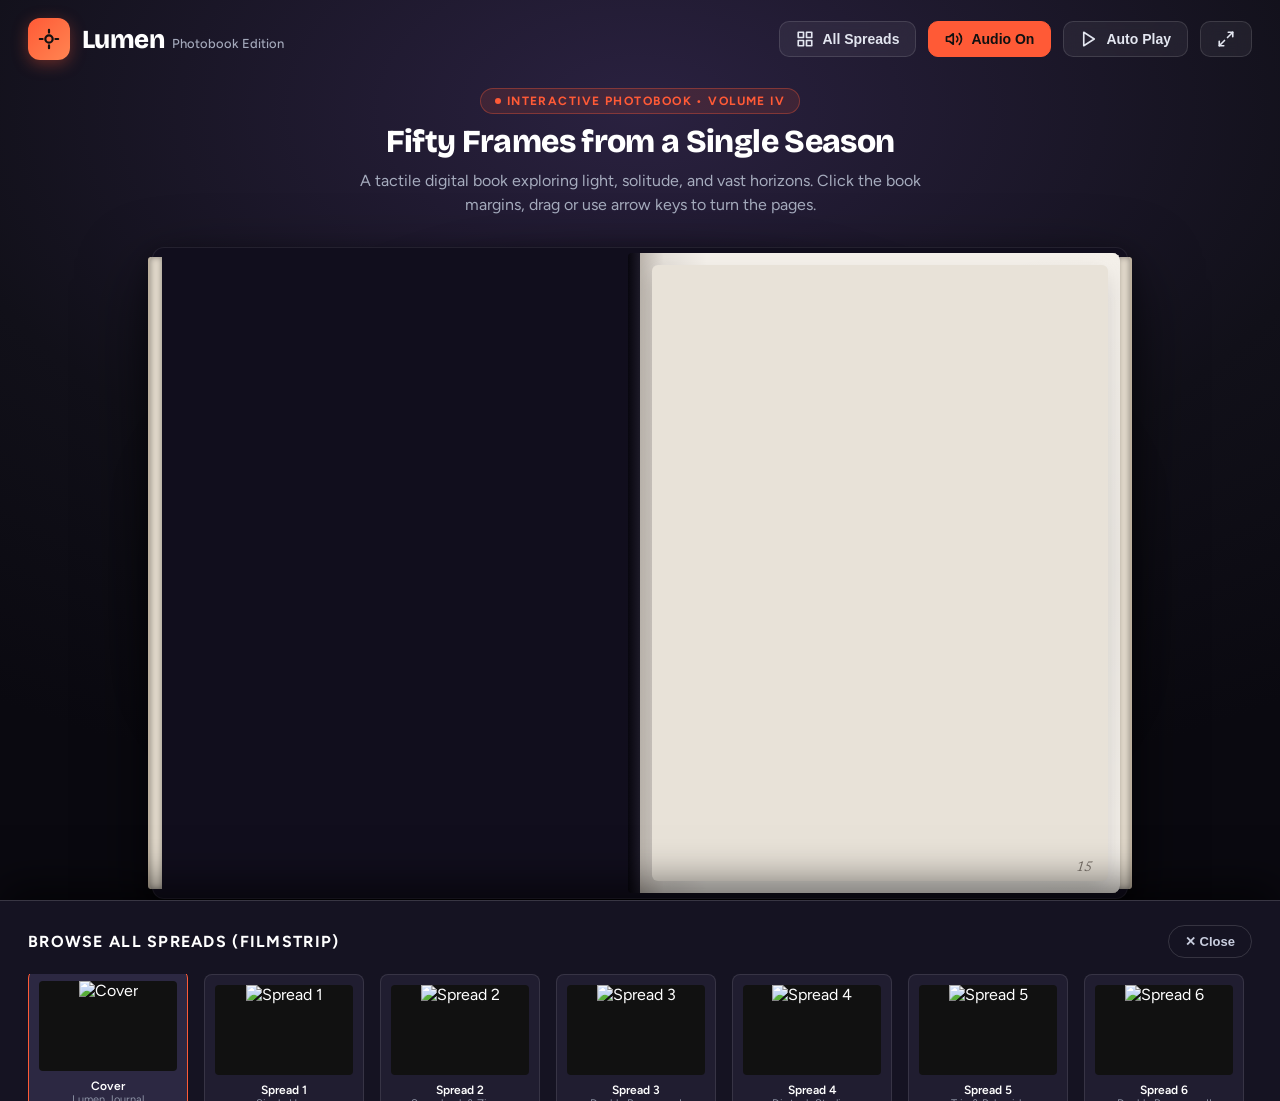
==== commit ab143064: "feat: randomize page layouts, add vertically staggered zigzag and asymmetric duos" ====
--- a/BlogPost.dc.html
+++ b/BlogPost.dc.html
@@ -149,7 +149,7 @@
               </div>
               <div class="toc-item" data-spread="2">
                 <span class="toc-num">02</span>
-                <span class="toc-label">Scrapbook & Zigzag Studies</span>
+                <span class="toc-label">Vertical & Horizontal Zigzag</span>
                 <span class="toc-page">Pages 2–3</span>
               </div>
               <div class="toc-item" data-spread="3">
@@ -159,12 +159,12 @@
               </div>
               <div class="toc-item" data-spread="4">
                 <span class="toc-num">04</span>
-                <span class="toc-label">Architectural Diptych</span>
+                <span class="toc-label">Gallery Solo & Staggered Diptych</span>
                 <span class="toc-page">Pages 6–7</span>
               </div>
               <div class="toc-item" data-spread="5">
                 <span class="toc-num">05</span>
-                <span class="toc-label">Editorial Trio & Vintage Polaroids</span>
+                <span class="toc-label">Asymmetric Horizon & Coastal Zigzag</span>
                 <span class="toc-page">Pages 8–9</span>
               </div>
               <div class="toc-item" data-spread="6">
@@ -174,8 +174,13 @@
               </div>
               <div class="toc-item" data-spread="7">
                 <span class="toc-num">07</span>
-                <span class="toc-label">Asymmetric Offset & Chapter Finale</span>
+                <span class="toc-label">Staggered Tides & Night Rim</span>
                 <span class="toc-page">Pages 12–13</span>
+              </div>
+              <div class="toc-item" data-spread="8">
+                <span class="toc-num">08</span>
+                <span class="toc-label">Asymmetric Duo & Finale</span>
+                <span class="toc-page">Pages 14–15</span>
               </div>
             </div>
           </div>
@@ -199,10 +204,10 @@
           <div class="page-number">1</div>
         </div>
 
-        <!-- Back: Page 2 - Dual Equal Full Height & Width -->
-        <div class="page-face page-back">
-          <div class="page-content">
-            <div class="layout-dual-equal">
+        <!-- Back: Page 2 - Staggered Vertical Zigzag (Left High, Right Low) -->
+        <div class="page-face page-back">
+          <div class="page-content">
+            <div class="layout-staggered-vertical">
               <div class="photo-frame" data-title="Misty Canopy • Redwood Basin" data-desc="Sunlight slicing through morning vapor in old-growth redwoods.">
                 <img src="https://images.unsplash.com/photo-1441974231531-c6227db76b6e?auto=format&fit=crop&w=1000&q=80" 
                      onerror="this.src='https://picsum.photos/seed/2001/1000/800'" 
@@ -221,10 +226,10 @@
 
       <!-- ================ LEAF 2 : SPREAD 2 (PAGE 3) & SPREAD 3 (PAGE 4: FULL SPREAD LEFT) ================ -->
       <div class="book-leaf" id="leaf2">
-        <!-- Front: Page 3 - Dual Equal Full Height & Width -->
+        <!-- Front: Page 3 - Horizontal Staggered Zigzag (Top Left, Bottom Right) -->
         <div class="page-face page-front">
           <div class="page-content">
-            <div class="layout-dual-equal">
+            <div class="layout-zigzag-horizontal">
               <div class="photo-frame" data-title="Emerald Glade" data-desc="The path less traveled into the deep valley.">
                 <img src="https://images.unsplash.com/photo-1506744038136-46273834b3fb?auto=format&fit=crop&w=1000&q=80" 
                      onerror="this.src='https://picsum.photos/seed/3001/1000/800'" 
@@ -263,32 +268,32 @@
           <div class="page-number" style="color: #fff; text-shadow: 0 1px 4px rgba(0,0,0,0.8);">5</div>
         </div>
 
-        <!-- Back: Page 6 - Dual Equal Full Height & Width -->
-        <div class="page-face page-back">
-          <div class="page-content">
-            <div class="layout-dual-equal">
+        <!-- Back: Page 6 - Fine-Art Centered Single Hero -->
+        <div class="page-face page-back">
+          <div class="page-content">
+            <div class="layout-single-inset">
               <div class="photo-frame" data-title="Light Study I • Stone Archway" data-desc="Natural raking sunlight and geometric shadows across ancient stone arches.">
                 <img src="https://images.unsplash.com/photo-1513694203232-719a280e022f?auto=format&fit=crop&w=1000&q=80" 
                      onerror="this.src='https://picsum.photos/seed/6001/1000/700'" 
                      alt="Stone Archway" loading="lazy">
               </div>
+            </div>
+          </div>
+          <div class="page-number">6</div>
+        </div>
+      </div>
+
+      <!-- ================ LEAF 4 : SPREAD 4 (PAGE 7) & SPREAD 5 (PAGE 8) ================ -->
+      <div class="book-leaf" id="leaf4">
+        <!-- Front: Page 7 - Inverted Staggered Vertical Zigzag (Left Low, Right High) -->
+        <div class="page-face page-front">
+          <div class="page-content">
+            <div class="layout-staggered-vertical-inverted">
               <div class="photo-frame" data-title="Light Study II • Interior Shadows" data-desc="Contrast study of morning sunlight filtering across warm minimalist interior spaces.">
                 <img src="https://images.unsplash.com/photo-1513519245088-0e12902e5a38?auto=format&fit=crop&w=1000&q=80" 
                      onerror="this.src='https://picsum.photos/seed/6002/1000/700'" 
                      alt="Interior Shadows" loading="lazy">
               </div>
-            </div>
-          </div>
-          <div class="page-number">6</div>
-        </div>
-      </div>
-
-      <!-- ================ LEAF 4 : SPREAD 4 (PAGE 7) & SPREAD 5 (PAGE 8) ================ -->
-      <div class="book-leaf" id="leaf4">
-        <!-- Front: Page 7 - Single Full Height & Width -->
-        <div class="page-face page-front">
-          <div class="page-content">
-            <div class="layout-single-hero">
               <div class="photo-frame" data-title="The Coastal Basin • Pacific Wilds" data-desc="Long exposure breakers colliding with obsidian basalt.">
                 <img src="https://images.unsplash.com/photo-1433086966358-54859d0ed716?auto=format&fit=crop&w=1200&q=80" 
                      onerror="this.src='https://picsum.photos/seed/7001/1200/900'" 
@@ -299,10 +304,10 @@
           <div class="page-number">7</div>
         </div>
 
-        <!-- Back: Page 8 - Dual Equal Full Height & Width -->
-        <div class="page-face page-back">
-          <div class="page-content">
-            <div class="layout-dual-equal">
+        <!-- Back: Page 8 - Asymmetric Duo (Dominant Top 62%, Accent Bottom 38%) -->
+        <div class="page-face page-back">
+          <div class="page-content">
+            <div class="layout-asymmetric-duo">
               <div class="photo-frame" data-title="The Great Ridge" data-desc="Granite towers rising through morning clouds.">
                 <img src="https://images.unsplash.com/photo-1426604966848-d7adac402bff?auto=format&fit=crop&w=1000&q=80" 
                      onerror="this.src='https://picsum.photos/seed/8001/1000/700'" 
@@ -321,10 +326,10 @@
 
       <!-- ================ LEAF 5 : SPREAD 5 (PAGE 9) & SPREAD 6 (PAGE 10: SPREAD II LEFT) ================ -->
       <div class="book-leaf" id="leaf5">
-        <!-- Front: Page 9 - Dual Equal Full Height & Width -->
+        <!-- Front: Page 9 - Inverted Horizontal Staggered Zigzag (Top Right, Bottom Left) -->
         <div class="page-face page-front">
           <div class="page-content">
-            <div class="layout-dual-equal">
+            <div class="layout-zigzag-horizontal-inverted">
               <div class="photo-frame" data-title="Misty Pass • Hokkaido" data-desc="Early autumn mist rolling across the winding mountain pass.">
                 <img src="https://images.unsplash.com/photo-1500530855697-b586d89ba3ee?auto=format&fit=crop&w=1000&q=80" 
                      onerror="this.src='https://picsum.photos/seed/9001/1000/700'" 
@@ -363,10 +368,10 @@
           <div class="page-number" style="color: #fff; text-shadow: 0 1px 4px rgba(0,0,0,0.8);">11</div>
         </div>
 
-        <!-- Back: Page 12 - Dual Equal Full Height & Width -->
-        <div class="page-face page-back">
-          <div class="page-content">
-            <div class="layout-dual-equal">
+        <!-- Back: Page 12 - Staggered Vertical Zigzag (Left High, Right Low) -->
+        <div class="page-face page-back">
+          <div class="page-content">
+            <div class="layout-staggered-vertical">
               <div class="photo-frame" data-title="Golden Sand Ripple" data-desc="Macro study of wind-carved mineral contours at low tide.">
                 <img src="https://images.unsplash.com/photo-1470240731273-7821a6eeb6bd?auto=format&fit=crop&w=1000&q=80" 
                      onerror="this.src='https://picsum.photos/seed/1201/1000/700'" 
@@ -383,9 +388,9 @@
         </div>
       </div>
 
-      <!-- ================ LEAF 7 : SPREAD 7 (PAGE 13) & SPREAD 8 (PAGE 14: QUAD MOSAIC) ================ -->
+      <!-- ================ LEAF 7 : SPREAD 7 (PAGE 13) & SPREAD 8 (PAGE 14) ================ -->
       <div class="book-leaf" id="leaf7">
-        <!-- Front: Page 13 - Full-Bleed Atmospheric Night Rim -->
+        <!-- Front: Page 13 - Full-Bleed Atmospheric Night Rim Hero -->
         <div class="page-face page-front" style="background: #0B0813;">
           <div class="photo-frame" style="position: absolute; inset: 0; border-radius: 0;" data-title="The Blue Hour &amp; Beyond" data-desc="Night sky over the jagged alpine rim.">
             <img src="https://images.unsplash.com/photo-1519681393784-d120267933ba?auto=format&fit=crop&w=1200&q=80" 
@@ -395,10 +400,10 @@
           <div class="page-number" style="color: #fff;">13</div>
         </div>
 
-        <!-- Back: Page 14 - Dual Equal Full Height & Width -->
-        <div class="page-face page-back">
-          <div class="page-content">
-            <div class="layout-dual-equal">
+        <!-- Back: Page 14 - Inverted Asymmetric Duo (Accent Strip Top 38%, Dominant Bottom 62%) -->
+        <div class="page-face page-back">
+          <div class="page-content">
+            <div class="layout-asymmetric-duo-inverted">
               <div class="photo-frame" data-title="Autumn Foliage Canopy" data-desc="Amber birch leaves against granite.">
                 <img src="https://images.unsplash.com/photo-1447752875215-b2761acb3c5d?auto=format&fit=crop&w=1000&q=80" 
                      onerror="this.src='https://picsum.photos/seed/1401/1000/700'" 
--- a/styles.css
+++ b/styles.css
@@ -597,7 +597,263 @@
 }
 
 /* ----------------------------------------------------
-   LAYOUT 2: DUAL EQUAL (100% FULL WIDTH, 50/50 FULL HEIGHT)
+   LAYOUT 1B: SINGLE HERO INSET (FINE-ART CENTERED WITH WHITE MARGIN)
+   ---------------------------------------------------- */
+.layout-single-inset {
+  height: 100%;
+  width: 100%;
+  display: flex;
+  align-items: center;
+  justify-content: center;
+}
+
+.layout-single-inset .photo-frame {
+  width: 88% !important;
+  height: 86% !important;
+  margin: auto !important;
+  border-radius: 6px;
+  box-shadow: 0 10px 28px rgba(0, 0, 0, 0.18);
+  overflow: hidden;
+}
+
+.layout-single-inset .photo-frame img {
+  width: 100% !important;
+  height: 100% !important;
+  object-fit: cover !important;
+  display: block;
+}
+
+/* ----------------------------------------------------
+   LAYOUT 2: STAGGERED VERTICAL ZIGZAG (LEFT HIGH, RIGHT LOW)
+   One image starts higher at top: 0, the other starts lower with 50px offset
+   ---------------------------------------------------- */
+.layout-staggered-vertical {
+  height: 100%;
+  width: 100%;
+  display: flex !important;
+  flex-direction: row !important;
+  justify-content: space-between !important;
+  gap: 12px !important;
+}
+
+.layout-staggered-vertical .photo-frame {
+  width: calc(50% - 6px) !important;
+  height: calc(100% - 50px) !important;
+  flex: none !important;
+  border-radius: 6px;
+  box-shadow: 0 8px 24px rgba(0, 0, 0, 0.15);
+  overflow: hidden;
+}
+
+.layout-staggered-vertical .photo-frame:first-child {
+  margin-top: 0 !important;
+  margin-bottom: 50px !important;
+}
+
+.layout-staggered-vertical .photo-frame:last-child {
+  margin-top: 50px !important;
+  margin-bottom: 0 !important;
+}
+
+.layout-staggered-vertical .photo-frame img {
+  width: 100% !important;
+  height: 100% !important;
+  object-fit: cover !important;
+  display: block;
+}
+
+/* ----------------------------------------------------
+   LAYOUT 2B: INVERTED STAGGERED VERTICAL ZIGZAG (LEFT LOW, RIGHT HIGH)
+   ---------------------------------------------------- */
+.layout-staggered-vertical-inverted {
+  height: 100%;
+  width: 100%;
+  display: flex !important;
+  flex-direction: row !important;
+  justify-content: space-between !important;
+  gap: 12px !important;
+}
+
+.layout-staggered-vertical-inverted .photo-frame {
+  width: calc(50% - 6px) !important;
+  height: calc(100% - 50px) !important;
+  flex: none !important;
+  border-radius: 6px;
+  box-shadow: 0 8px 24px rgba(0, 0, 0, 0.15);
+  overflow: hidden;
+}
+
+.layout-staggered-vertical-inverted .photo-frame:first-child {
+  margin-top: 50px !important;
+  margin-bottom: 0 !important;
+}
+
+.layout-staggered-vertical-inverted .photo-frame:last-child {
+  margin-top: 0 !important;
+  margin-bottom: 50px !important;
+}
+
+.layout-staggered-vertical-inverted .photo-frame img {
+  width: 100% !important;
+  height: 100% !important;
+  object-fit: cover !important;
+  display: block;
+}
+
+/* ----------------------------------------------------
+   LAYOUT 3: HORIZONTAL STAGGERED ZIGZAG (TOP LEFT, BOTTOM RIGHT)
+   ---------------------------------------------------- */
+.layout-zigzag-horizontal {
+  height: 100%;
+  width: 100%;
+  display: flex !important;
+  flex-direction: column !important;
+  justify-content: space-between !important;
+  gap: 12px !important;
+}
+
+.layout-zigzag-horizontal .photo-frame {
+  width: 88% !important;
+  height: calc(50% - 6px) !important;
+  flex: none !important;
+  border-radius: 6px;
+  box-shadow: 0 6px 20px rgba(0, 0, 0, 0.14);
+  overflow: hidden;
+}
+
+.layout-zigzag-horizontal .photo-frame:first-child {
+  align-self: flex-start !important;
+  margin-right: auto !important;
+  margin-left: 0 !important;
+}
+
+.layout-zigzag-horizontal .photo-frame:last-child {
+  align-self: flex-end !important;
+  margin-left: auto !important;
+  margin-right: 0 !important;
+}
+
+.layout-zigzag-horizontal .photo-frame img {
+  width: 100% !important;
+  height: 100% !important;
+  object-fit: cover !important;
+  display: block;
+}
+
+/* ----------------------------------------------------
+   LAYOUT 3B: INVERTED HORIZONTAL STAGGERED ZIGZAG (TOP RIGHT, BOTTOM LEFT)
+   ---------------------------------------------------- */
+.layout-zigzag-horizontal-inverted {
+  height: 100%;
+  width: 100%;
+  display: flex !important;
+  flex-direction: column !important;
+  justify-content: space-between !important;
+  gap: 12px !important;
+}
+
+.layout-zigzag-horizontal-inverted .photo-frame {
+  width: 88% !important;
+  height: calc(50% - 6px) !important;
+  flex: none !important;
+  border-radius: 6px;
+  box-shadow: 0 6px 20px rgba(0, 0, 0, 0.14);
+  overflow: hidden;
+}
+
+.layout-zigzag-horizontal-inverted .photo-frame:first-child {
+  align-self: flex-end !important;
+  margin-left: auto !important;
+  margin-right: 0 !important;
+}
+
+.layout-zigzag-horizontal-inverted .photo-frame:last-child {
+  align-self: flex-start !important;
+  margin-right: auto !important;
+  margin-left: 0 !important;
+}
+
+.layout-zigzag-horizontal-inverted .photo-frame img {
+  width: 100% !important;
+  height: 100% !important;
+  object-fit: cover !important;
+  display: block;
+}
+
+/* ----------------------------------------------------
+   LAYOUT 4: ASYMMETRIC DUO (DOMINANT TOP 62%, ACCENT STRIP BOTTOM 38%)
+   ---------------------------------------------------- */
+.layout-asymmetric-duo {
+  height: 100%;
+  width: 100%;
+  display: flex !important;
+  flex-direction: column !important;
+  gap: 10px !important;
+}
+
+.layout-asymmetric-duo .photo-frame:first-child {
+  width: 100% !important;
+  height: calc(62% - 5px) !important;
+  flex: none !important;
+  border-radius: 6px;
+  box-shadow: 0 8px 24px rgba(0, 0, 0, 0.15);
+  overflow: hidden;
+}
+
+.layout-asymmetric-duo .photo-frame:last-child {
+  width: 100% !important;
+  height: calc(38% - 5px) !important;
+  flex: none !important;
+  border-radius: 6px;
+  box-shadow: 0 6px 18px rgba(0, 0, 0, 0.13);
+  overflow: hidden;
+}
+
+.layout-asymmetric-duo .photo-frame img {
+  width: 100% !important;
+  height: 100% !important;
+  object-fit: cover !important;
+  display: block;
+}
+
+/* ----------------------------------------------------
+   LAYOUT 4B: ASYMMETRIC DUO INVERTED (ACCENT STRIP TOP 38%, DOMINANT BOTTOM 62%)
+   ---------------------------------------------------- */
+.layout-asymmetric-duo-inverted {
+  height: 100%;
+  width: 100%;
+  display: flex !important;
+  flex-direction: column !important;
+  gap: 10px !important;
+}
+
+.layout-asymmetric-duo-inverted .photo-frame:first-child {
+  width: 100% !important;
+  height: calc(38% - 5px) !important;
+  flex: none !important;
+  border-radius: 6px;
+  box-shadow: 0 6px 18px rgba(0, 0, 0, 0.13);
+  overflow: hidden;
+}
+
+.layout-asymmetric-duo-inverted .photo-frame:last-child {
+  width: 100% !important;
+  height: calc(62% - 5px) !important;
+  flex: none !important;
+  border-radius: 6px;
+  box-shadow: 0 8px 24px rgba(0, 0, 0, 0.15);
+  overflow: hidden;
+}
+
+.layout-asymmetric-duo-inverted .photo-frame img {
+  width: 100% !important;
+  height: 100% !important;
+  object-fit: cover !important;
+  display: block;
+}
+
+/* ----------------------------------------------------
+   LAYOUT 5: STANDARD DUAL EQUAL (FALLBACK / 50-50 STACK)
    ---------------------------------------------------- */
 .layout-dual-equal,
 .layout-zigzag,
@@ -1214,7 +1470,7 @@
     font-size: 32px;
   }
   .page-content {
-    inset: 32px 24px 34px 24px;
+    inset: 12px;
   }
 }
 
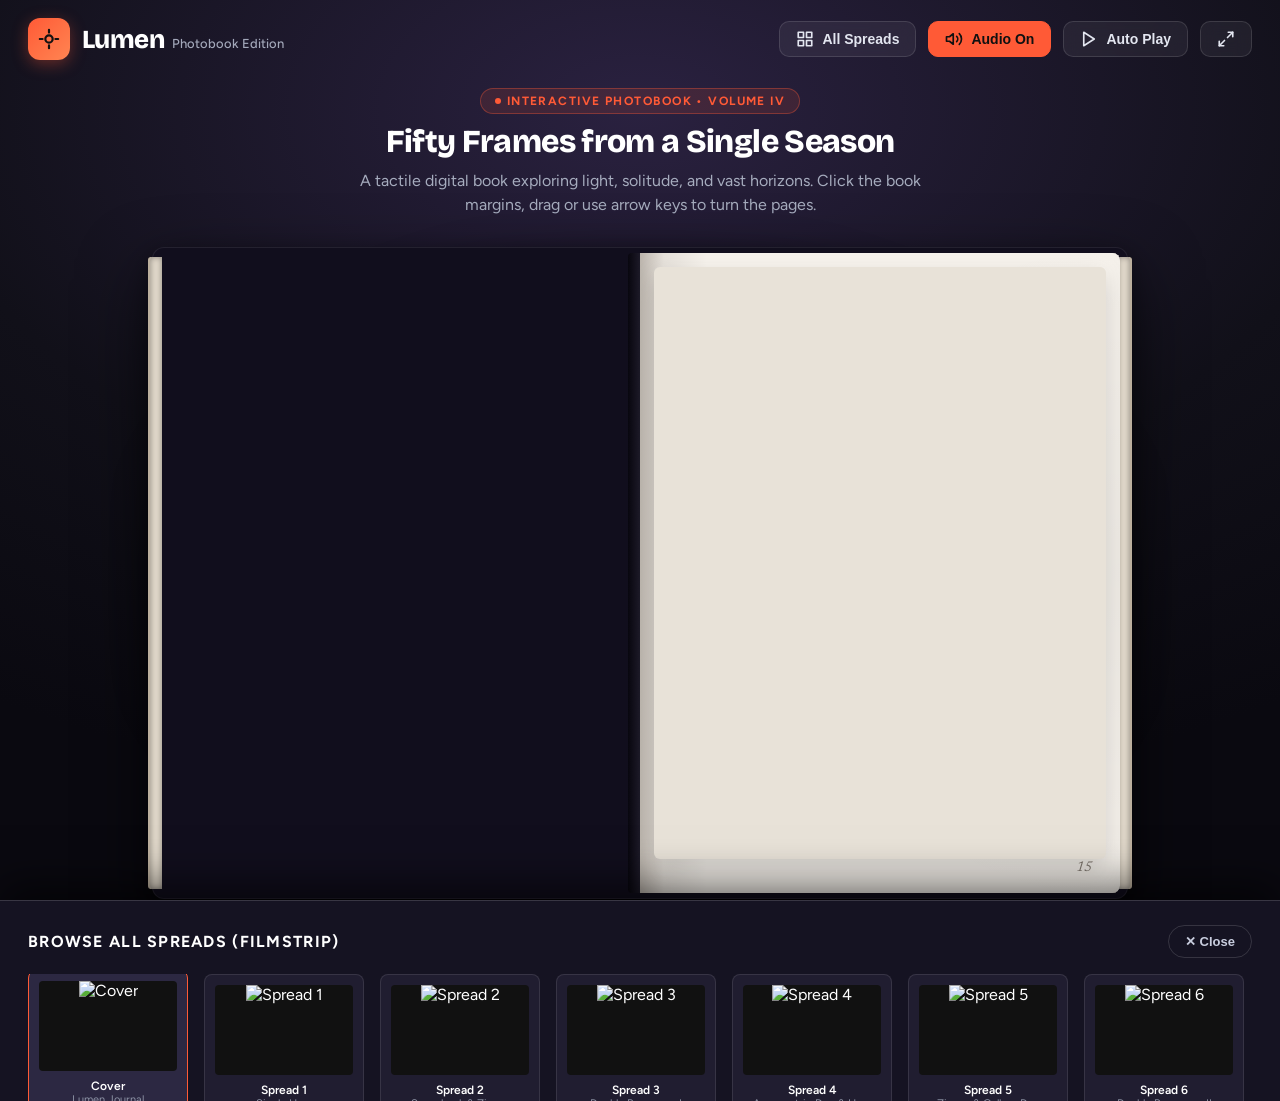
==== commit fcd8415a: "fix: replace narrow vertical slits with wide landscape duo and archival scrapbook layouts" ====
--- a/BlogPost.dc.html
+++ b/BlogPost.dc.html
@@ -149,7 +149,7 @@
               </div>
               <div class="toc-item" data-spread="2">
                 <span class="toc-num">02</span>
-                <span class="toc-label">Vertical & Horizontal Zigzag</span>
+                <span class="toc-label">Archival Scrapbook & Zigzag</span>
                 <span class="toc-page">Pages 2–3</span>
               </div>
               <div class="toc-item" data-spread="3">
@@ -159,12 +159,12 @@
               </div>
               <div class="toc-item" data-spread="4">
                 <span class="toc-num">04</span>
-                <span class="toc-label">Gallery Solo & Staggered Diptych</span>
+                <span class="toc-label">Asymmetric Duo & Solo Hero</span>
                 <span class="toc-page">Pages 6–7</span>
               </div>
               <div class="toc-item" data-spread="5">
                 <span class="toc-num">05</span>
-                <span class="toc-label">Asymmetric Horizon & Coastal Zigzag</span>
+                <span class="toc-label">Horizontal Zigzag & Full-Width Duo</span>
                 <span class="toc-page">Pages 8–9</span>
               </div>
               <div class="toc-item" data-spread="6">
@@ -174,7 +174,7 @@
               </div>
               <div class="toc-item" data-spread="7">
                 <span class="toc-num">07</span>
-                <span class="toc-label">Staggered Tides & Night Rim</span>
+                <span class="toc-label">Coastal Zigzag & Night Rim</span>
                 <span class="toc-page">Pages 12–13</span>
               </div>
               <div class="toc-item" data-spread="8">
@@ -204,10 +204,10 @@
           <div class="page-number">1</div>
         </div>
 
-        <!-- Back: Page 2 - Staggered Vertical Zigzag (Left High, Right Low) -->
-        <div class="page-face page-back">
-          <div class="page-content">
-            <div class="layout-staggered-vertical">
+        <!-- Back: Page 2 - Tactile Archival Scrapbook Overlap -->
+        <div class="page-face page-back">
+          <div class="page-content">
+            <div class="layout-scrapbook">
               <div class="photo-frame" data-title="Misty Canopy • Redwood Basin" data-desc="Sunlight slicing through morning vapor in old-growth redwoods.">
                 <img src="https://images.unsplash.com/photo-1441974231531-c6227db76b6e?auto=format&fit=crop&w=1000&q=80" 
                      onerror="this.src='https://picsum.photos/seed/2001/1000/800'" 
@@ -268,32 +268,32 @@
           <div class="page-number" style="color: #fff; text-shadow: 0 1px 4px rgba(0,0,0,0.8);">5</div>
         </div>
 
-        <!-- Back: Page 6 - Fine-Art Centered Single Hero -->
-        <div class="page-face page-back">
-          <div class="page-content">
-            <div class="layout-single-inset">
+        <!-- Back: Page 6 - Asymmetric Architectural Duo (Dominant Top 62%, Accent Bottom 38%) -->
+        <div class="page-face page-back">
+          <div class="page-content">
+            <div class="layout-asymmetric-duo">
               <div class="photo-frame" data-title="Light Study I • Stone Archway" data-desc="Natural raking sunlight and geometric shadows across ancient stone arches.">
                 <img src="https://images.unsplash.com/photo-1513694203232-719a280e022f?auto=format&fit=crop&w=1000&q=80" 
                      onerror="this.src='https://picsum.photos/seed/6001/1000/700'" 
                      alt="Stone Archway" loading="lazy">
               </div>
-            </div>
-          </div>
-          <div class="page-number">6</div>
-        </div>
-      </div>
-
-      <!-- ================ LEAF 4 : SPREAD 4 (PAGE 7) & SPREAD 5 (PAGE 8) ================ -->
-      <div class="book-leaf" id="leaf4">
-        <!-- Front: Page 7 - Inverted Staggered Vertical Zigzag (Left Low, Right High) -->
-        <div class="page-face page-front">
-          <div class="page-content">
-            <div class="layout-staggered-vertical-inverted">
               <div class="photo-frame" data-title="Light Study II • Interior Shadows" data-desc="Contrast study of morning sunlight filtering across warm minimalist interior spaces.">
                 <img src="https://images.unsplash.com/photo-1513519245088-0e12902e5a38?auto=format&fit=crop&w=1000&q=80" 
                      onerror="this.src='https://picsum.photos/seed/6002/1000/700'" 
                      alt="Interior Shadows" loading="lazy">
               </div>
+            </div>
+          </div>
+          <div class="page-number">6</div>
+        </div>
+      </div>
+
+      <!-- ================ LEAF 4 : SPREAD 4 (PAGE 7) & SPREAD 5 (PAGE 8) ================ -->
+      <div class="book-leaf" id="leaf4">
+        <!-- Front: Page 7 - Single Full Height & Width Hero -->
+        <div class="page-face page-front">
+          <div class="page-content">
+            <div class="layout-single-hero">
               <div class="photo-frame" data-title="The Coastal Basin • Pacific Wilds" data-desc="Long exposure breakers colliding with obsidian basalt.">
                 <img src="https://images.unsplash.com/photo-1433086966358-54859d0ed716?auto=format&fit=crop&w=1200&q=80" 
                      onerror="this.src='https://picsum.photos/seed/7001/1200/900'" 
@@ -304,10 +304,10 @@
           <div class="page-number">7</div>
         </div>
 
-        <!-- Back: Page 8 - Asymmetric Duo (Dominant Top 62%, Accent Bottom 38%) -->
-        <div class="page-face page-back">
-          <div class="page-content">
-            <div class="layout-asymmetric-duo">
+        <!-- Back: Page 8 - Inverted Horizontal Staggered Zigzag (Top Right, Bottom Left) -->
+        <div class="page-face page-back">
+          <div class="page-content">
+            <div class="layout-zigzag-horizontal-inverted">
               <div class="photo-frame" data-title="The Great Ridge" data-desc="Granite towers rising through morning clouds.">
                 <img src="https://images.unsplash.com/photo-1426604966848-d7adac402bff?auto=format&fit=crop&w=1000&q=80" 
                      onerror="this.src='https://picsum.photos/seed/8001/1000/700'" 
@@ -326,10 +326,10 @@
 
       <!-- ================ LEAF 5 : SPREAD 5 (PAGE 9) & SPREAD 6 (PAGE 10: SPREAD II LEFT) ================ -->
       <div class="book-leaf" id="leaf5">
-        <!-- Front: Page 9 - Inverted Horizontal Staggered Zigzag (Top Right, Bottom Left) -->
+        <!-- Front: Page 9 - Clean Full-Width Landscape Gallery Duo -->
         <div class="page-face page-front">
           <div class="page-content">
-            <div class="layout-zigzag-horizontal-inverted">
+            <div class="layout-dual-equal">
               <div class="photo-frame" data-title="Misty Pass • Hokkaido" data-desc="Early autumn mist rolling across the winding mountain pass.">
                 <img src="https://images.unsplash.com/photo-1500530855697-b586d89ba3ee?auto=format&fit=crop&w=1000&q=80" 
                      onerror="this.src='https://picsum.photos/seed/9001/1000/700'" 
@@ -368,10 +368,10 @@
           <div class="page-number" style="color: #fff; text-shadow: 0 1px 4px rgba(0,0,0,0.8);">11</div>
         </div>
 
-        <!-- Back: Page 12 - Staggered Vertical Zigzag (Left High, Right Low) -->
-        <div class="page-face page-back">
-          <div class="page-content">
-            <div class="layout-staggered-vertical">
+        <!-- Back: Page 12 - Horizontal Staggered Zigzag (Top Left, Bottom Right) -->
+        <div class="page-face page-back">
+          <div class="page-content">
+            <div class="layout-zigzag-horizontal">
               <div class="photo-frame" data-title="Golden Sand Ripple" data-desc="Macro study of wind-carved mineral contours at low tide.">
                 <img src="https://images.unsplash.com/photo-1470240731273-7821a6eeb6bd?auto=format&fit=crop&w=1000&q=80" 
                      onerror="this.src='https://picsum.photos/seed/1201/1000/700'" 
@@ -400,7 +400,7 @@
           <div class="page-number" style="color: #fff;">13</div>
         </div>
 
-        <!-- Back: Page 14 - Inverted Asymmetric Duo (Accent Strip Top 38%, Dominant Bottom 62%) -->
+        <!-- Back: Page 14 - Inverted Asymmetric Duo (Accent Top 38%, Dominant Bottom 62%) -->
         <div class="page-face page-back">
           <div class="page-content">
             <div class="layout-asymmetric-duo-inverted">
@@ -572,14 +572,14 @@
           <img src="https://images.unsplash.com/photo-1513694203232-719a280e022f?auto=format&fit=crop&w=300&q=70" alt="Spread 4">
         </div>
         <div class="drawer-card-title">Spread 4</div>
-        <div class="drawer-card-sub">Diptych Studies</div>
+        <div class="drawer-card-sub">Asymmetric Duo &amp; Hero</div>
       </div>
       <div class="drawer-card" data-spread="5">
         <div class="drawer-card-preview">
           <img src="https://images.unsplash.com/photo-1426604966848-d7adac402bff?auto=format&fit=crop&w=300&q=70" alt="Spread 5">
         </div>
         <div class="drawer-card-title">Spread 5</div>
-        <div class="drawer-card-sub">Trio &amp; Polaroids</div>
+        <div class="drawer-card-sub">Zigzag &amp; Gallery Duo</div>
       </div>
       <div class="drawer-card" data-spread="6">
         <div class="drawer-card-preview">
@@ -593,14 +593,14 @@
           <img src="https://images.unsplash.com/photo-1519681393784-d120267933ba?auto=format&fit=crop&w=300&q=70" alt="Spread 7">
         </div>
         <div class="drawer-card-title">Spread 7</div>
-        <div class="drawer-card-sub">Asymmetric &amp; Chapter</div>
+        <div class="drawer-card-sub">Coastal Zigzag &amp; Night</div>
       </div>
       <div class="drawer-card" data-spread="8">
         <div class="drawer-card-preview">
           <img src="https://images.unsplash.com/photo-1509316975850-ff9c5deb0cd9?auto=format&fit=crop&w=300&q=70" alt="Spread 8">
         </div>
         <div class="drawer-card-title">Spread 8</div>
-        <div class="drawer-card-sub">Mosaic &amp; Finale</div>
+        <div class="drawer-card-sub">Asymmetric Duo &amp; Finale</div>
       </div>
     </div>
   </aside>
--- a/styles.css
+++ b/styles.css
@@ -527,7 +527,7 @@
    ========================================================================== */
 .page-content {
   position: absolute;
-  inset: 12px;
+  inset: 14px 14px 34px 14px;
   display: flex;
   flex-direction: column;
 }
@@ -597,113 +597,9 @@
 }
 
 /* ----------------------------------------------------
-   LAYOUT 1B: SINGLE HERO INSET (FINE-ART CENTERED WITH WHITE MARGIN)
+   LAYOUT 2: DUAL EQUAL (100% FULL WIDTH, 50/50 CLEAN GALLERY STACK)
    ---------------------------------------------------- */
-.layout-single-inset {
-  height: 100%;
-  width: 100%;
-  display: flex;
-  align-items: center;
-  justify-content: center;
-}
-
-.layout-single-inset .photo-frame {
-  width: 88% !important;
-  height: 86% !important;
-  margin: auto !important;
-  border-radius: 6px;
-  box-shadow: 0 10px 28px rgba(0, 0, 0, 0.18);
-  overflow: hidden;
-}
-
-.layout-single-inset .photo-frame img {
-  width: 100% !important;
-  height: 100% !important;
-  object-fit: cover !important;
-  display: block;
-}
-
-/* ----------------------------------------------------
-   LAYOUT 2: STAGGERED VERTICAL ZIGZAG (LEFT HIGH, RIGHT LOW)
-   One image starts higher at top: 0, the other starts lower with 50px offset
-   ---------------------------------------------------- */
-.layout-staggered-vertical {
-  height: 100%;
-  width: 100%;
-  display: flex !important;
-  flex-direction: row !important;
-  justify-content: space-between !important;
-  gap: 12px !important;
-}
-
-.layout-staggered-vertical .photo-frame {
-  width: calc(50% - 6px) !important;
-  height: calc(100% - 50px) !important;
-  flex: none !important;
-  border-radius: 6px;
-  box-shadow: 0 8px 24px rgba(0, 0, 0, 0.15);
-  overflow: hidden;
-}
-
-.layout-staggered-vertical .photo-frame:first-child {
-  margin-top: 0 !important;
-  margin-bottom: 50px !important;
-}
-
-.layout-staggered-vertical .photo-frame:last-child {
-  margin-top: 50px !important;
-  margin-bottom: 0 !important;
-}
-
-.layout-staggered-vertical .photo-frame img {
-  width: 100% !important;
-  height: 100% !important;
-  object-fit: cover !important;
-  display: block;
-}
-
-/* ----------------------------------------------------
-   LAYOUT 2B: INVERTED STAGGERED VERTICAL ZIGZAG (LEFT LOW, RIGHT HIGH)
-   ---------------------------------------------------- */
-.layout-staggered-vertical-inverted {
-  height: 100%;
-  width: 100%;
-  display: flex !important;
-  flex-direction: row !important;
-  justify-content: space-between !important;
-  gap: 12px !important;
-}
-
-.layout-staggered-vertical-inverted .photo-frame {
-  width: calc(50% - 6px) !important;
-  height: calc(100% - 50px) !important;
-  flex: none !important;
-  border-radius: 6px;
-  box-shadow: 0 8px 24px rgba(0, 0, 0, 0.15);
-  overflow: hidden;
-}
-
-.layout-staggered-vertical-inverted .photo-frame:first-child {
-  margin-top: 50px !important;
-  margin-bottom: 0 !important;
-}
-
-.layout-staggered-vertical-inverted .photo-frame:last-child {
-  margin-top: 0 !important;
-  margin-bottom: 50px !important;
-}
-
-.layout-staggered-vertical-inverted .photo-frame img {
-  width: 100% !important;
-  height: 100% !important;
-  object-fit: cover !important;
-  display: block;
-}
-
-/* ----------------------------------------------------
-   LAYOUT 3: HORIZONTAL STAGGERED ZIGZAG (TOP LEFT, BOTTOM RIGHT)
-   ---------------------------------------------------- */
-.layout-zigzag-horizontal {
+.layout-dual-equal {
   height: 100%;
   width: 100%;
   display: flex !important;
@@ -712,8 +608,8 @@
   gap: 12px !important;
 }
 
-.layout-zigzag-horizontal .photo-frame {
-  width: 88% !important;
+.layout-dual-equal .photo-frame {
+  width: 100% !important;
   height: calc(50% - 6px) !important;
   flex: none !important;
   border-radius: 6px;
@@ -721,6 +617,228 @@
   overflow: hidden;
 }
 
+.layout-dual-equal .photo-frame img {
+  width: 100% !important;
+  height: 100% !important;
+  object-fit: cover !important;
+  display: block;
+}
+
+/* ----------------------------------------------------
+   LAYOUT 2B: ASYMMETRIC DUO (DOMINANT TOP 62%, ACCENT BOTTOM 38%)
+   ---------------------------------------------------- */
+.layout-asymmetric-duo {
+  height: 100%;
+  width: 100%;
+  display: flex !important;
+  flex-direction: column !important;
+  justify-content: space-between !important;
+  gap: 12px !important;
+}
+
+.layout-asymmetric-duo .photo-frame:first-child {
+  width: 100% !important;
+  height: calc(62% - 6px) !important;
+  flex: none !important;
+  border-radius: 6px;
+  box-shadow: 0 8px 24px rgba(0, 0, 0, 0.16);
+  overflow: hidden;
+}
+
+.layout-asymmetric-duo .photo-frame:last-child {
+  width: 100% !important;
+  height: calc(38% - 6px) !important;
+  flex: none !important;
+  border-radius: 6px;
+  box-shadow: 0 6px 18px rgba(0, 0, 0, 0.13);
+  overflow: hidden;
+}
+
+.layout-asymmetric-duo .photo-frame img {
+  width: 100% !important;
+  height: 100% !important;
+  object-fit: cover !important;
+  display: block;
+}
+
+/* ----------------------------------------------------
+   LAYOUT 2C: ASYMMETRIC DUO INVERTED (ACCENT TOP 38%, DOMINANT BOTTOM 62%)
+   ---------------------------------------------------- */
+.layout-asymmetric-duo-inverted {
+  height: 100%;
+  width: 100%;
+  display: flex !important;
+  flex-direction: column !important;
+  justify-content: space-between !important;
+  gap: 12px !important;
+}
+
+.layout-asymmetric-duo-inverted .photo-frame:first-child {
+  width: 100% !important;
+  height: calc(38% - 6px) !important;
+  flex: none !important;
+  border-radius: 6px;
+  box-shadow: 0 6px 18px rgba(0, 0, 0, 0.13);
+  overflow: hidden;
+}
+
+.layout-asymmetric-duo-inverted .photo-frame:last-child {
+  width: 100% !important;
+  height: calc(62% - 6px) !important;
+  flex: none !important;
+  border-radius: 6px;
+  box-shadow: 0 8px 24px rgba(0, 0, 0, 0.16);
+  overflow: hidden;
+}
+
+.layout-asymmetric-duo-inverted .photo-frame img {
+  width: 100% !important;
+  height: 100% !important;
+  object-fit: cover !important;
+  display: block;
+}
+
+/* ----------------------------------------------------
+   LAYOUT 2D: TACTILE SCRAPBOOK OVERLAP (ARCHIVAL FOLIO STYLE)
+   ---------------------------------------------------- */
+.layout-scrapbook {
+  position: relative !important;
+  height: 100%;
+  width: 100%;
+}
+
+.layout-scrapbook .photo-frame {
+  position: absolute !important;
+  border-radius: 6px;
+  overflow: hidden;
+  box-shadow: 0 10px 28px rgba(0, 0, 0, 0.22);
+  transition: transform 0.4s ease, box-shadow 0.4s ease, z-index 0.2s ease;
+  background: #FFF;
+  padding: 4px;
+}
+
+.layout-scrapbook .photo-frame:first-child {
+  width: 86% !important;
+  height: 52% !important;
+  top: 0 !important;
+  left: 0 !important;
+  transform: rotate(-1.5deg);
+  z-index: 2;
+}
+
+.layout-scrapbook .photo-frame:last-child {
+  width: 86% !important;
+  height: 52% !important;
+  bottom: 0 !important;
+  right: 0 !important;
+  transform: rotate(1.5deg);
+  z-index: 3;
+}
+
+.layout-scrapbook .photo-frame:hover {
+  transform: scale(1.03) rotate(0deg) !important;
+  z-index: 10 !important;
+  box-shadow: 0 18px 40px rgba(0, 0, 0, 0.32), 0 0 0 2px var(--accent);
+}
+
+.layout-scrapbook .photo-frame img {
+  width: 100% !important;
+  height: 100% !important;
+  object-fit: cover !important;
+  display: block;
+  border-radius: 4px;
+}
+
+/* Fallback aliases for any legacy references to vertical classes */
+.layout-staggered-vertical {
+  height: 100%;
+  width: 100%;
+  display: flex !important;
+  flex-direction: column !important;
+  justify-content: space-between !important;
+  gap: 12px !important;
+}
+.layout-staggered-vertical .photo-frame {
+  width: 90% !important;
+  height: calc(50% - 6px) !important;
+  flex: none !important;
+  border-radius: 6px;
+  box-shadow: 0 6px 20px rgba(0, 0, 0, 0.14);
+  overflow: hidden;
+}
+.layout-staggered-vertical .photo-frame:first-child {
+  align-self: flex-start !important;
+  margin-right: auto !important;
+  margin-left: 0 !important;
+}
+.layout-staggered-vertical .photo-frame:last-child {
+  align-self: flex-end !important;
+  margin-left: auto !important;
+  margin-right: 0 !important;
+}
+.layout-staggered-vertical .photo-frame img {
+  width: 100% !important;
+  height: 100% !important;
+  object-fit: cover !important;
+  display: block;
+}
+
+.layout-staggered-vertical-inverted {
+  height: 100%;
+  width: 100%;
+  display: flex !important;
+  flex-direction: column !important;
+  justify-content: space-between !important;
+  gap: 12px !important;
+}
+.layout-staggered-vertical-inverted .photo-frame {
+  width: 90% !important;
+  height: calc(50% - 6px) !important;
+  flex: none !important;
+  border-radius: 6px;
+  box-shadow: 0 6px 20px rgba(0, 0, 0, 0.14);
+  overflow: hidden;
+}
+.layout-staggered-vertical-inverted .photo-frame:first-child {
+  align-self: flex-end !important;
+  margin-left: auto !important;
+  margin-right: 0 !important;
+}
+.layout-staggered-vertical-inverted .photo-frame:last-child {
+  align-self: flex-start !important;
+  margin-right: auto !important;
+  margin-left: 0 !important;
+}
+.layout-staggered-vertical-inverted .photo-frame img {
+  width: 100% !important;
+  height: 100% !important;
+  object-fit: cover !important;
+  display: block;
+}
+
+/* ----------------------------------------------------
+   LAYOUT 3: HORIZONTAL STAGGERED ZIGZAG (TOP LEFT, BOTTOM RIGHT)
+   Both images have the EXACT SAME height and width.
+   Top aligned left, bottom aligned right.
+   ---------------------------------------------------- */
+.layout-zigzag-horizontal {
+  height: 100%;
+  width: 100%;
+  display: flex !important;
+  flex-direction: column !important;
+  justify-content: space-between !important;
+  gap: 12px !important;
+}
+
+.layout-zigzag-horizontal .photo-frame {
+  width: 90% !important;
+  height: calc(50% - 6px) !important;
+  flex: none !important;
+  border-radius: 6px;
+  box-shadow: 0 6px 20px rgba(0, 0, 0, 0.14);
+  overflow: hidden;
+}
+
 .layout-zigzag-horizontal .photo-frame:first-child {
   align-self: flex-start !important;
   margin-right: auto !important;
@@ -742,6 +860,8 @@
 
 /* ----------------------------------------------------
    LAYOUT 3B: INVERTED HORIZONTAL STAGGERED ZIGZAG (TOP RIGHT, BOTTOM LEFT)
+   Both images have the EXACT SAME height and width.
+   Top aligned right, bottom aligned left.
    ---------------------------------------------------- */
 .layout-zigzag-horizontal-inverted {
   height: 100%;
@@ -753,7 +873,7 @@
 }
 
 .layout-zigzag-horizontal-inverted .photo-frame {
-  width: 88% !important;
+  width: 90% !important;
   height: calc(50% - 6px) !important;
   flex: none !important;
   border-radius: 6px;
@@ -781,71 +901,25 @@
 }
 
 /* ----------------------------------------------------
-   LAYOUT 4: ASYMMETRIC DUO (DOMINANT TOP 62%, ACCENT STRIP BOTTOM 38%)
+   LAYOUT 4: SINGLE HERO INSET (FALLBACK SAME 100% SIZE)
    ---------------------------------------------------- */
-.layout-asymmetric-duo {
-  height: 100%;
-  width: 100%;
-  display: flex !important;
-  flex-direction: column !important;
-  gap: 10px !important;
-}
-
-.layout-asymmetric-duo .photo-frame:first-child {
-  width: 100% !important;
-  height: calc(62% - 5px) !important;
-  flex: none !important;
+.layout-single-inset {
+  height: 100%;
+  width: 100%;
+  display: flex;
+  flex-direction: column;
+}
+
+.layout-single-inset .photo-frame {
+  width: 100% !important;
+  height: 100% !important;
+  flex: 1 !important;
   border-radius: 6px;
-  box-shadow: 0 8px 24px rgba(0, 0, 0, 0.15);
-  overflow: hidden;
-}
-
-.layout-asymmetric-duo .photo-frame:last-child {
-  width: 100% !important;
-  height: calc(38% - 5px) !important;
-  flex: none !important;
-  border-radius: 6px;
-  box-shadow: 0 6px 18px rgba(0, 0, 0, 0.13);
-  overflow: hidden;
-}
-
-.layout-asymmetric-duo .photo-frame img {
-  width: 100% !important;
-  height: 100% !important;
-  object-fit: cover !important;
-  display: block;
-}
-
-/* ----------------------------------------------------
-   LAYOUT 4B: ASYMMETRIC DUO INVERTED (ACCENT STRIP TOP 38%, DOMINANT BOTTOM 62%)
-   ---------------------------------------------------- */
-.layout-asymmetric-duo-inverted {
-  height: 100%;
-  width: 100%;
-  display: flex !important;
-  flex-direction: column !important;
-  gap: 10px !important;
-}
-
-.layout-asymmetric-duo-inverted .photo-frame:first-child {
-  width: 100% !important;
-  height: calc(38% - 5px) !important;
-  flex: none !important;
-  border-radius: 6px;
-  box-shadow: 0 6px 18px rgba(0, 0, 0, 0.13);
-  overflow: hidden;
-}
-
-.layout-asymmetric-duo-inverted .photo-frame:last-child {
-  width: 100% !important;
-  height: calc(62% - 5px) !important;
-  flex: none !important;
-  border-radius: 6px;
-  box-shadow: 0 8px 24px rgba(0, 0, 0, 0.15);
-  overflow: hidden;
-}
-
-.layout-asymmetric-duo-inverted .photo-frame img {
+  box-shadow: 0 8px 24px rgba(0, 0, 0, 0.16);
+  overflow: hidden;
+}
+
+.layout-single-inset .photo-frame img {
   width: 100% !important;
   height: 100% !important;
   object-fit: cover !important;
@@ -1470,7 +1544,7 @@
     font-size: 32px;
   }
   .page-content {
-    inset: 12px;
+    inset: 12px 12px 28px 12px;
   }
 }
 
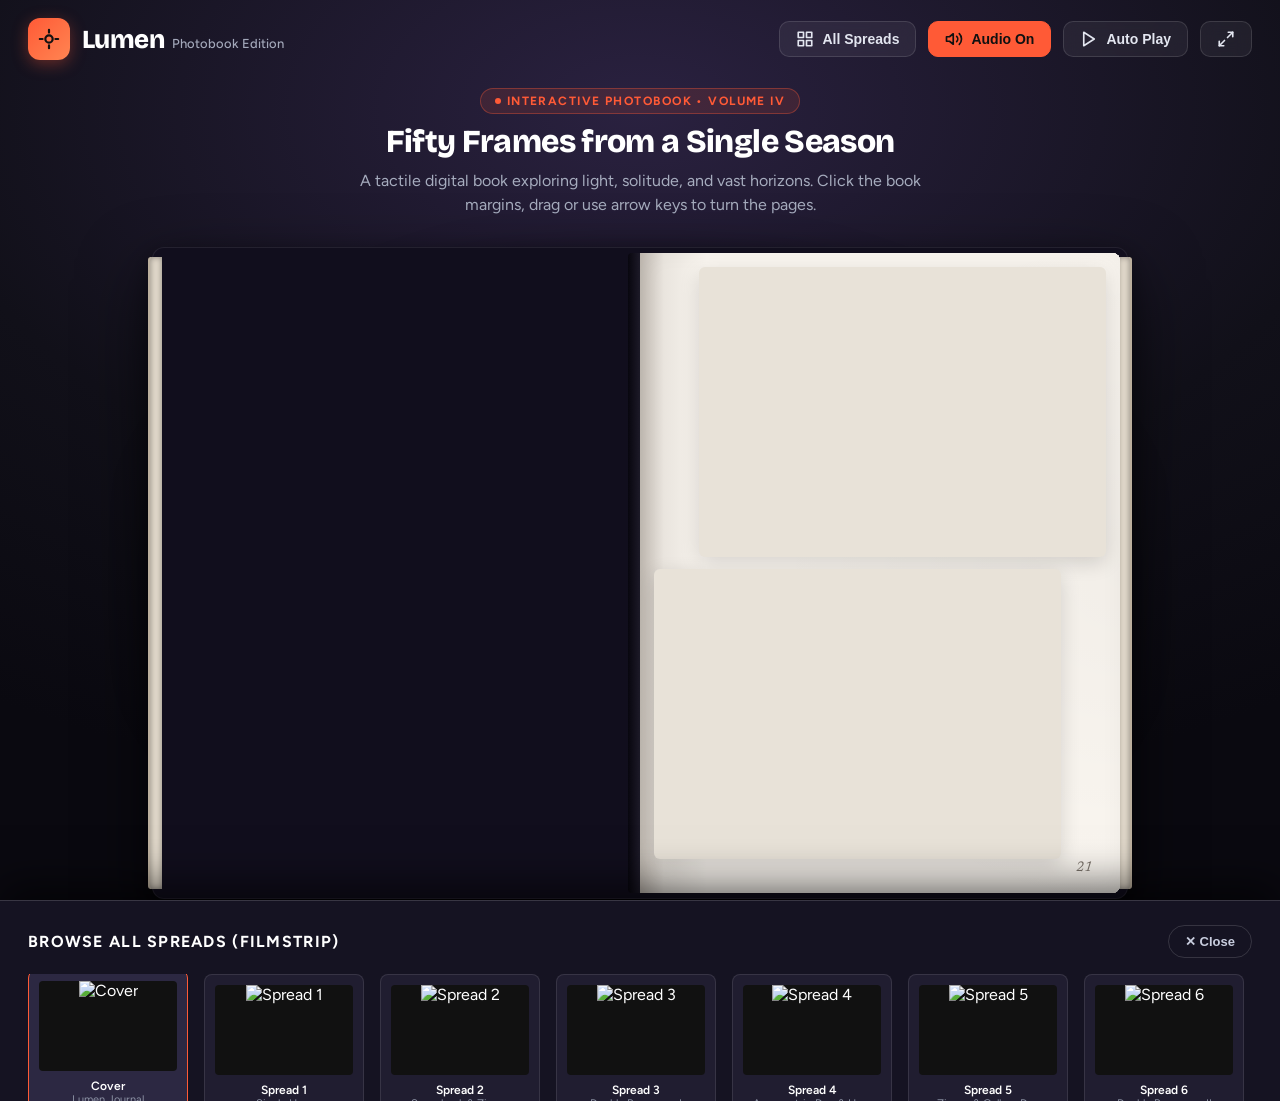
==== commit 571e67c5: "feat: apply 405px Screenshot 1 proportions to all single hero pages and add 10 new curated images ac" ====
--- a/BlogPost.dc.html
+++ b/BlogPost.dc.html
@@ -174,13 +174,28 @@
               </div>
               <div class="toc-item" data-spread="7">
                 <span class="toc-num">07</span>
-                <span class="toc-label">Coastal Zigzag & Night Rim</span>
+                <span class="toc-label">Coastal Zigzag & Night Rim Hero</span>
                 <span class="toc-page">Pages 12–13</span>
               </div>
               <div class="toc-item" data-spread="8">
                 <span class="toc-num">08</span>
-                <span class="toc-label">Asymmetric Duo & Finale</span>
+                <span class="toc-label">Asymmetric Duo & Solitary Dusk</span>
                 <span class="toc-page">Pages 14–15</span>
+              </div>
+              <div class="toc-item" data-spread="9">
+                <span class="toc-num">09</span>
+                <span class="toc-label">Alpine Valley & Jagged Spires</span>
+                <span class="toc-page">Pages 16–17</span>
+              </div>
+              <div class="toc-item" data-spread="10">
+                <span class="toc-num">10</span>
+                <span class="toc-label">Canyon Highway & Sunbeam Cathedral</span>
+                <span class="toc-page">Pages 18–19</span>
+              </div>
+              <div class="toc-item" data-spread="11">
+                <span class="toc-num">11</span>
+                <span class="toc-label">Meadow Bloom & Sea Caves</span>
+                <span class="toc-page">Pages 20–21</span>
               </div>
             </div>
           </div>
@@ -390,14 +405,18 @@
 
       <!-- ================ LEAF 7 : SPREAD 7 (PAGE 13) & SPREAD 8 (PAGE 14) ================ -->
       <div class="book-leaf" id="leaf7">
-        <!-- Front: Page 13 - Full-Bleed Atmospheric Night Rim Hero -->
-        <div class="page-face page-front" style="background: #0B0813;">
-          <div class="photo-frame" style="position: absolute; inset: 0; border-radius: 0;" data-title="The Blue Hour &amp; Beyond" data-desc="Night sky over the jagged alpine rim.">
-            <img src="https://images.unsplash.com/photo-1519681393784-d120267933ba?auto=format&fit=crop&w=1200&q=80" 
-                 onerror="this.src='https://picsum.photos/seed/cover-spread-03/1600/2200'" 
-                 alt="The Blue Hour" loading="lazy">
-          </div>
-          <div class="page-number" style="color: #fff;">13</div>
+        <!-- Front: Page 13 - Single Hero Plate (Screenshot 1 Proportions) -->
+        <div class="page-face page-front">
+          <div class="page-content">
+            <div class="layout-single-hero">
+              <div class="photo-frame" data-title="The Blue Hour &amp; Beyond" data-desc="Night sky over the jagged alpine rim.">
+                <img src="https://images.unsplash.com/photo-1519681393784-d120267933ba?auto=format&fit=crop&w=1200&q=80" 
+                     onerror="this.src='https://picsum.photos/seed/cover-spread-03/1600/2200'" 
+                     alt="The Blue Hour" loading="lazy">
+              </div>
+            </div>
+          </div>
+          <div class="page-number">13</div>
         </div>
 
         <!-- Back: Page 14 - Inverted Asymmetric Duo (Accent Top 38%, Dominant Bottom 62%) -->
@@ -420,9 +439,9 @@
         </div>
       </div>
 
-      <!-- ================ LEAF 8 : SPREAD 8 (PAGE 15: FINALE) & BACK COVER ================ -->
+      <!-- ================ LEAF 8 : SPREAD 8 (PAGE 15) & SPREAD 9 (PAGE 16) ================ -->
       <div class="book-leaf" id="leaf8">
-        <!-- Front: Page 15 - Single Full Height & Width Finale -->
+        <!-- Front: Page 15 - Single Hero Plate (Screenshot 1 Proportions) -->
         <div class="page-face page-front">
           <div class="page-content">
             <div class="layout-single-hero">
@@ -434,6 +453,119 @@
             </div>
           </div>
           <div class="page-number">15</div>
+        </div>
+
+        <!-- Back: Page 16 - Horizontal Staggered Zigzag (Top Left, Bottom Right) [New Photos 1 & 2] -->
+        <div class="page-face page-back">
+          <div class="page-content">
+            <div class="layout-zigzag-horizontal">
+              <div class="photo-frame" data-title="Emerald Valley at Dawn • Swiss Alps" data-desc="Morning dew and mist drifting through the alpine valley.">
+                <img src="https://images.unsplash.com/photo-1472214103451-9374bd1c798e?auto=format&fit=crop&w=1000&q=80" 
+                     onerror="this.src='https://picsum.photos/seed/lumen1601/1000/700'" 
+                     alt="Emerald Valley at Dawn" loading="lazy">
+              </div>
+              <div class="photo-frame" data-title="Autumn Pine Canopy • Taiga Forest" data-desc="Golden sunlight piercing the tall fir forest.">
+                <img src="https://images.unsplash.com/photo-1473448912268-2022ce9509d8?auto=format&fit=crop&w=1000&q=80" 
+                     onerror="this.src='https://picsum.photos/seed/lumen1602/1000/700'" 
+                     alt="Autumn Pine Canopy" loading="lazy">
+              </div>
+            </div>
+          </div>
+          <div class="page-number">16</div>
+        </div>
+      </div>
+
+      <!-- ================ LEAF 9 : SPREAD 9 (PAGE 17) & SPREAD 10 (PAGE 18) ================ -->
+      <div class="book-leaf" id="leaf9">
+        <!-- Front: Page 17 - Single Hero Plate (Screenshot 1 Proportions) [New Photo 3] -->
+        <div class="page-face page-front">
+          <div class="page-content">
+            <div class="layout-single-hero">
+              <div class="photo-frame" data-title="The Jagged Spires • Patagonia Range" data-desc="Granite pinnacles emerging above dramatic cloud shelves.">
+                <img src="https://images.unsplash.com/photo-1506905925346-21bda4d32df4?auto=format&fit=crop&w=1200&q=80" 
+                     onerror="this.src='https://picsum.photos/seed/lumen1701/1200/900'" 
+                     alt="The Jagged Spires" loading="lazy">
+              </div>
+            </div>
+          </div>
+          <div class="page-number">17</div>
+        </div>
+
+        <!-- Back: Page 18 - Full-Width Landscape Gallery Duo [New Photos 4 & 5] -->
+        <div class="page-face page-back">
+          <div class="page-content">
+            <div class="layout-dual-equal">
+              <div class="photo-frame" data-title="Canyon Highway Horizon • Utah Red Rocks" data-desc="Open road cutting through ancient sandstone arches.">
+                <img src="https://images.unsplash.com/photo-1469854523086-cc02fe5d8800?auto=format&fit=crop&w=1000&q=80" 
+                     onerror="this.src='https://picsum.photos/seed/lumen1801/1000/700'" 
+                     alt="Canyon Highway Horizon" loading="lazy">
+              </div>
+              <div class="photo-frame" data-title="The Emerald Fjords • Western Isles" data-desc="Still glacial waters reflecting sheer northern cliffs.">
+                <img src="https://images.unsplash.com/photo-1476514525535-07fb3b4ae5f1?auto=format&fit=crop&w=1000&q=80" 
+                     onerror="this.src='https://picsum.photos/seed/lumen1802/1000/700'" 
+                     alt="The Emerald Fjords" loading="lazy">
+              </div>
+            </div>
+          </div>
+          <div class="page-number">18</div>
+        </div>
+      </div>
+
+      <!-- ================ LEAF 10 : SPREAD 10 (PAGE 19) & SPREAD 11 (PAGE 20) ================ -->
+      <div class="book-leaf" id="leaf10">
+        <!-- Front: Page 19 - Single Hero Plate (Screenshot 1 Proportions) [New Photo 6] -->
+        <div class="page-face page-front">
+          <div class="page-content">
+            <div class="layout-single-hero">
+              <div class="photo-frame" data-title="Morning Sunbeam Cathedral • Black Forest" data-desc="Atmospheric volumetric haze through ancient beech trees.">
+                <img src="https://images.unsplash.com/photo-1448375240586-882707db888b?auto=format&fit=crop&w=1200&q=80" 
+                     onerror="this.src='https://picsum.photos/seed/lumen1901/1200/900'" 
+                     alt="Morning Sunbeam Cathedral" loading="lazy">
+              </div>
+            </div>
+          </div>
+          <div class="page-number">19</div>
+        </div>
+
+        <!-- Back: Page 20 - Tactile Archival Scrapbook Overlap [New Photos 7 & 8] -->
+        <div class="page-face page-back">
+          <div class="page-content">
+            <div class="layout-scrapbook">
+              <div class="photo-frame" data-title="Wild Alpine Flora • Meadow Bloom" data-desc="Macro study of subalpine wildflowers in late summer.">
+                <img src="https://images.unsplash.com/photo-1465146344425-f00d5f5c8f07?auto=format&fit=crop&w=1000&q=80" 
+                     onerror="this.src='https://picsum.photos/seed/lumen2001/1000/700'" 
+                     alt="Wild Alpine Flora" loading="lazy">
+              </div>
+              <div class="photo-frame" data-title="Golden Dune Contours • Sahara Sands" data-desc="Wind-sculpted ridges at twilight.">
+                <img src="https://images.unsplash.com/photo-1507525428034-b723cf961d3e?auto=format&fit=crop&w=1000&q=80" 
+                     onerror="this.src='https://picsum.photos/seed/lumen2002/1000/700'" 
+                     alt="Golden Dune Contours" loading="lazy">
+              </div>
+            </div>
+          </div>
+          <div class="page-number">20</div>
+        </div>
+      </div>
+
+      <!-- ================ LEAF 11 : SPREAD 11 (PAGE 21) & SPREAD 12 (BACK COVER) ================ -->
+      <div class="book-leaf" id="leaf11">
+        <!-- Front: Page 21 - Inverted Horizontal Staggered Zigzag (Top Right, Bottom Left) [New Photos 9 & 10] -->
+        <div class="page-face page-front">
+          <div class="page-content">
+            <div class="layout-zigzag-horizontal-inverted">
+              <div class="photo-frame" data-title="Pacific Sea Caves • Oregon Headlands" data-desc="Breakers carving tidal arches at sunset.">
+                <img src="https://images.unsplash.com/photo-1518495973542-4542c06a5843?auto=format&fit=crop&w=1000&q=80" 
+                     onerror="this.src='https://picsum.photos/seed/lumen2101/1000/700'" 
+                     alt="Pacific Sea Caves" loading="lazy">
+              </div>
+              <div class="photo-frame" data-title="The Lone Cedar • Cascade Ridge" data-desc="Solitary conifer braving alpine gusts.">
+                <img src="https://images.unsplash.com/photo-1498050108023-c5249f4df085?auto=format&fit=crop&w=1000&q=80" 
+                     onerror="this.src='https://picsum.photos/seed/lumen2102/1000/700'" 
+                     alt="The Lone Cedar" loading="lazy">
+              </div>
+            </div>
+          </div>
+          <div class="page-number">21</div>
         </div>
 
         <!-- Back: Hardcover Back -->
@@ -484,7 +616,7 @@
         </svg>
       </button>
 
-      <!-- Dots Indicators for Spreads 0 to 9 -->
+      <!-- Dots Indicators for Spreads 0 to 12 -->
       <div class="dots-container" id="dotsContainer">
         <button class="nav-dot active" aria-label="Go to Cover"></button>
         <button class="nav-dot" aria-label="Go to Spread 1"></button>
@@ -495,6 +627,9 @@
         <button class="nav-dot" aria-label="Go to Spread 6"></button>
         <button class="nav-dot" aria-label="Go to Spread 7"></button>
         <button class="nav-dot" aria-label="Go to Spread 8"></button>
+        <button class="nav-dot" aria-label="Go to Spread 9"></button>
+        <button class="nav-dot" aria-label="Go to Spread 10"></button>
+        <button class="nav-dot" aria-label="Go to Spread 11"></button>
         <button class="nav-dot" aria-label="Go to Back Cover"></button>
       </div>
 
@@ -600,7 +735,35 @@
           <img src="https://images.unsplash.com/photo-1509316975850-ff9c5deb0cd9?auto=format&fit=crop&w=300&q=70" alt="Spread 8">
         </div>
         <div class="drawer-card-title">Spread 8</div>
-        <div class="drawer-card-sub">Asymmetric Duo &amp; Finale</div>
+        <div class="drawer-card-sub">Asymmetric &amp; Solitary Dusk</div>
+      </div>
+      <div class="drawer-card" data-spread="9">
+        <div class="drawer-card-preview">
+          <img src="https://images.unsplash.com/photo-1506905925346-21bda4d32df4?auto=format&fit=crop&w=300&q=70" alt="Spread 9">
+        </div>
+        <div class="drawer-card-title">Spread 9</div>
+        <div class="drawer-card-sub">Valley &amp; Jagged Spires</div>
+      </div>
+      <div class="drawer-card" data-spread="10">
+        <div class="drawer-card-preview">
+          <img src="https://images.unsplash.com/photo-1448375240586-882707db888b?auto=format&fit=crop&w=300&q=70" alt="Spread 10">
+        </div>
+        <div class="drawer-card-title">Spread 10</div>
+        <div class="drawer-card-sub">Canyon &amp; Sunbeam Haze</div>
+      </div>
+      <div class="drawer-card" data-spread="11">
+        <div class="drawer-card-preview">
+          <img src="https://images.unsplash.com/photo-1465146344425-f00d5f5c8f07?auto=format&fit=crop&w=300&q=70" alt="Spread 11">
+        </div>
+        <div class="drawer-card-title">Spread 11</div>
+        <div class="drawer-card-sub">Alpine Bloom &amp; Sea Caves</div>
+      </div>
+      <div class="drawer-card" data-spread="12">
+        <div class="drawer-card-preview">
+          <img src="https://images.unsplash.com/photo-1507525428034-b723cf961d3e?auto=format&fit=crop&w=300&q=70" alt="Back Cover">
+        </div>
+        <div class="drawer-card-title">Back Cover</div>
+        <div class="drawer-card-sub">Lumen Editions</div>
       </div>
     </div>
   </aside>
--- a/styles.css
+++ b/styles.css
@@ -569,31 +569,33 @@
 }
 
 /* ----------------------------------------------------
-   LAYOUT 1: SINGLE HERO (100% FULL HEIGHT & FULL WIDTH)
+   LAYOUT 1: SINGLE HERO (EXACT SCREENSHOT 1 PROPORTIONS: 405PX CENTERED)
    ---------------------------------------------------- */
 .layout-single-hero {
   height: 100%;
   width: 100%;
-  display: flex;
-  flex-direction: column;
+  display: flex !important;
+  flex-direction: column !important;
+  justify-content: center !important;
+  align-items: center !important;
 }
 
 .layout-single-hero .photo-frame {
   width: 100% !important;
-  height: 100% !important;
-  max-height: none !important;
-  min-height: 0 !important;
-  flex: 1 !important;
-  border-radius: 6px;
-  box-shadow: 0 8px 24px rgba(0, 0, 0, 0.16);
-  overflow: hidden;
+  height: 405px !important;
+  max-height: 405px !important;
+  min-height: 405px !important;
+  flex: none !important;
+  border-radius: 8px !important;
+  box-shadow: 0 10px 28px rgba(0, 0, 0, 0.18) !important;
+  overflow: hidden !important;
 }
 
 .layout-single-hero .photo-frame img {
   width: 100% !important;
   height: 100% !important;
   object-fit: cover !important;
-  display: block;
+  display: block !important;
 }
 
 /* ----------------------------------------------------
@@ -1572,6 +1574,11 @@
     height: 44px;
     border-radius: 12px;
   }
+  .layout-single-hero .photo-frame {
+    height: 270px !important;
+    max-height: 270px !important;
+    min-height: 270px !important;
+  }
 }
 
 @media (max-width: 640px) {
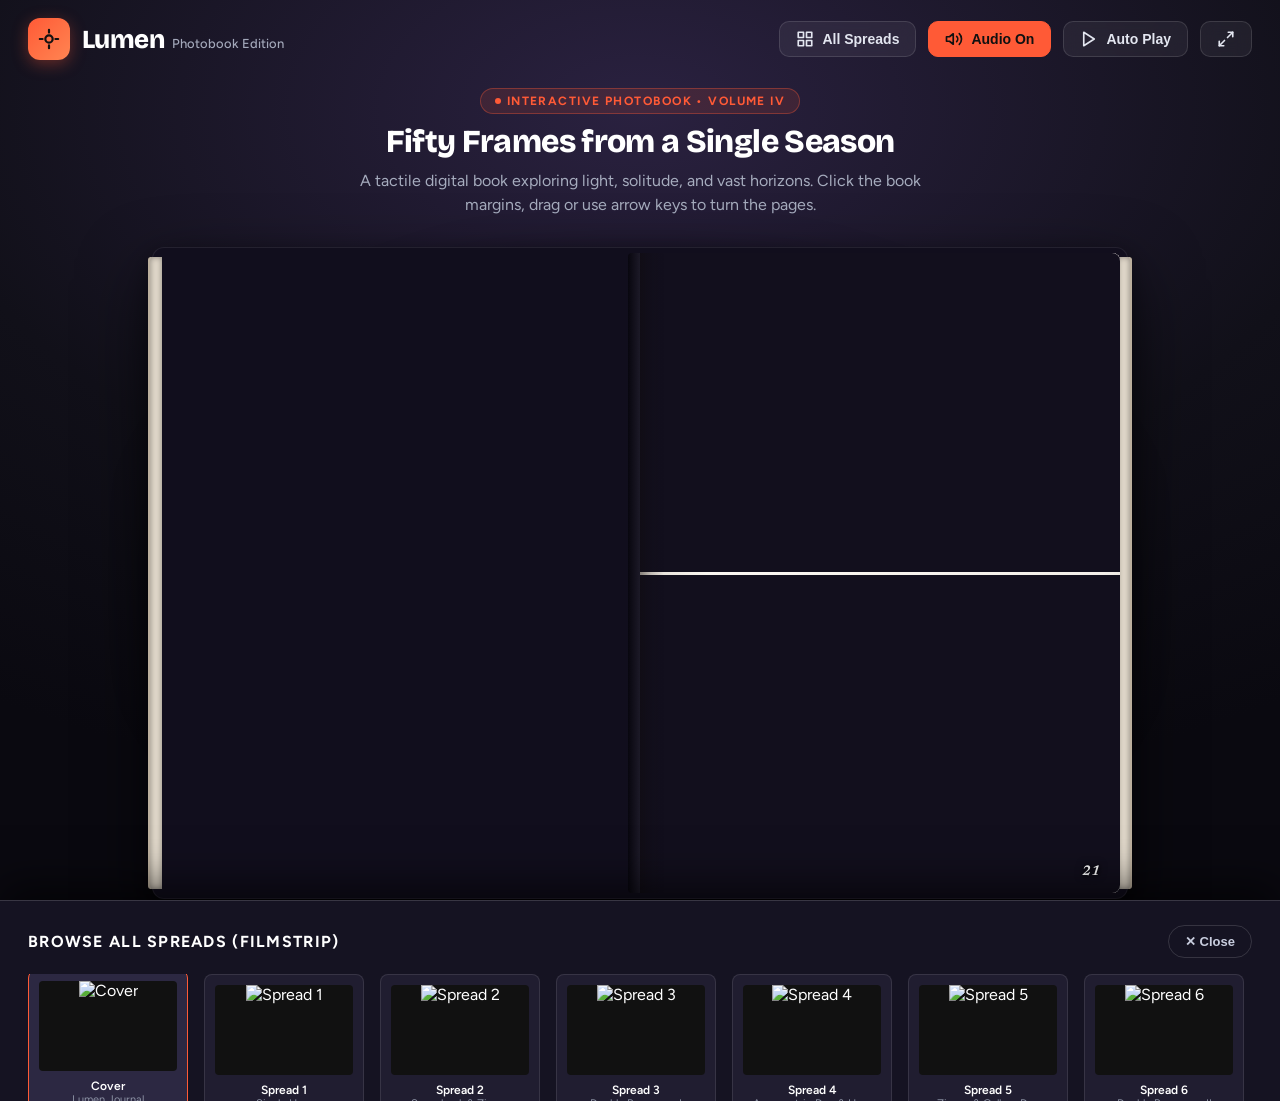
==== commit a02de2fc: "fix: make all single and dual photo layouts full-bleed edge-to-edge covering entire pages" ====
--- a/BlogPost.dc.html
+++ b/BlogPost.dc.html
@@ -149,7 +149,7 @@
               </div>
               <div class="toc-item" data-spread="2">
                 <span class="toc-num">02</span>
-                <span class="toc-label">Archival Scrapbook & Zigzag</span>
+                <span class="toc-label">Redwood Canopy & Alpine Pass</span>
                 <span class="toc-page">Pages 2–3</span>
               </div>
               <div class="toc-item" data-spread="3">
@@ -159,12 +159,12 @@
               </div>
               <div class="toc-item" data-spread="4">
                 <span class="toc-num">04</span>
-                <span class="toc-label">Asymmetric Duo & Solo Hero</span>
+                <span class="toc-label">Architectural Duo & The Great Falls</span>
                 <span class="toc-page">Pages 6–7</span>
               </div>
               <div class="toc-item" data-spread="5">
                 <span class="toc-num">05</span>
-                <span class="toc-label">Horizontal Zigzag & Full-Width Duo</span>
+                <span class="toc-label">The Great Ridge & Pacific Breakers</span>
                 <span class="toc-page">Pages 8–9</span>
               </div>
               <div class="toc-item" data-spread="6">
@@ -174,12 +174,12 @@
               </div>
               <div class="toc-item" data-spread="7">
                 <span class="toc-num">07</span>
-                <span class="toc-label">Coastal Zigzag & Night Rim Hero</span>
+                <span class="toc-label">Tidal Mirror & Night Rim Hero</span>
                 <span class="toc-page">Pages 12–13</span>
               </div>
               <div class="toc-item" data-spread="8">
                 <span class="toc-num">08</span>
-                <span class="toc-label">Asymmetric Duo & Solitary Dusk</span>
+                <span class="toc-label">Autumn Foliage & Solitary Dusk</span>
                 <span class="toc-page">Pages 14–15</span>
               </div>
               <div class="toc-item" data-spread="9">
@@ -205,7 +205,7 @@
 
       <!-- ================ LEAF 1 : SPREAD 1 (PAGE 1) & SPREAD 2 (PAGE 2) ================ -->
       <div class="book-leaf" id="leaf1">
-        <!-- Front: Page 1 - Single Full Height & Width -->
+        <!-- Front: Page 1 - Single Full Height & Width Hero -->
         <div class="page-face page-front">
           <div class="page-content">
             <div class="layout-single-hero">
@@ -219,10 +219,10 @@
           <div class="page-number">1</div>
         </div>
 
-        <!-- Back: Page 2 - Tactile Archival Scrapbook Overlap -->
-        <div class="page-face page-back">
-          <div class="page-content">
-            <div class="layout-scrapbook">
+        <!-- Back: Page 2 - Full-Bleed Equal Duo (Top and Bottom Half to Edges) -->
+        <div class="page-face page-back">
+          <div class="page-content">
+            <div class="layout-dual-equal">
               <div class="photo-frame" data-title="Misty Canopy • Redwood Basin" data-desc="Sunlight slicing through morning vapor in old-growth redwoods.">
                 <img src="https://images.unsplash.com/photo-1441974231531-c6227db76b6e?auto=format&fit=crop&w=1000&q=80" 
                      onerror="this.src='https://picsum.photos/seed/2001/1000/800'" 
@@ -241,10 +241,10 @@
 
       <!-- ================ LEAF 2 : SPREAD 2 (PAGE 3) & SPREAD 3 (PAGE 4: FULL SPREAD LEFT) ================ -->
       <div class="book-leaf" id="leaf2">
-        <!-- Front: Page 3 - Horizontal Staggered Zigzag (Top Left, Bottom Right) -->
-        <div class="page-face page-front">
-          <div class="page-content">
-            <div class="layout-zigzag-horizontal">
+        <!-- Front: Page 3 - Full-Bleed Equal Duo (Top and Bottom Half to Edges) -->
+        <div class="page-face page-front">
+          <div class="page-content">
+            <div class="layout-dual-equal">
               <div class="photo-frame" data-title="Emerald Glade" data-desc="The path less traveled into the deep valley.">
                 <img src="https://images.unsplash.com/photo-1506744038136-46273834b3fb?auto=format&fit=crop&w=1000&q=80" 
                      onerror="this.src='https://picsum.photos/seed/3001/1000/800'" 
--- a/styles.css
+++ b/styles.css
@@ -322,6 +322,33 @@
     radial-gradient(circle at 0% 50%, rgba(0,0,0,0.03) 0%, transparent 60%);
 }
 
+/* Realistic 3D book spine crease overlay on top of full-bleed photos */
+.page-face::after {
+  content: '';
+  position: absolute;
+  top: 0;
+  bottom: 0;
+  width: 24px;
+  pointer-events: none;
+  z-index: 15;
+}
+
+.page-face.page-front::after {
+  left: 0;
+  background: linear-gradient(to right, rgba(15, 10, 5, 0.3) 0%, rgba(15, 10, 5, 0.08) 45%, transparent 100%);
+}
+
+.page-face.page-back::after {
+  right: 0;
+  background: linear-gradient(to left, rgba(15, 10, 5, 0.3) 0%, rgba(15, 10, 5, 0.08) 45%, transparent 100%);
+}
+
+.cover-front::after,
+.cover-back::after,
+.toc-page::after {
+  display: none !important;
+}
+
 /* Page corner turn hint & click zones */
 .flip-hotspot-left, .flip-hotspot-right {
   position: absolute;
@@ -370,22 +397,28 @@
   color: #111;
 }
 
-/* Page footer & numbering */
+/* Page footer & numbering (High contrast overlay for full-bleed photos) */
 .page-number {
   position: absolute;
-  bottom: 18px;
+  bottom: 14px;
   font-family: 'Newsreader', Georgia, serif;
   font-size: 14px;
-  color: var(--paper-muted);
+  font-weight: 600;
+  color: #FFFFFF !important;
+  text-shadow: 0 1px 4px rgba(0, 0, 0, 0.95), 0 0 8px rgba(0, 0, 0, 0.8) !important;
   font-style: italic;
   pointer-events: none;
-  z-index: 10;
+  z-index: 25;
 }
 .page-face.page-front .page-number {
-  right: 28px;
+  right: 20px;
 }
 .page-face.page-back .page-number {
-  left: 28px;
+  left: 20px;
+}
+.page-face.toc-page .page-number {
+  color: #6B6258 !important;
+  text-shadow: none !important;
 }
 
 .page-header-title {
@@ -523,13 +556,16 @@
 }
 
 /* ==========================================================================
-   DYNAMIC IMAGE LAYOUT SYSTEM
+   DYNAMIC IMAGE LAYOUT SYSTEM (FULL-BLEED EDGE-TO-EDGE "EDGE TAK COVER")
    ========================================================================== */
 .page-content {
-  position: absolute;
-  inset: 14px 14px 34px 14px;
-  display: flex;
-  flex-direction: column;
+  position: absolute !important;
+  inset: 0 !important;
+  width: 100% !important;
+  height: 100% !important;
+  display: flex !important;
+  flex-direction: column !important;
+  overflow: hidden !important;
 }
 
 /* Hide all text content, headers, quotes, tags and captions per user request */
@@ -542,432 +578,220 @@
 
 /* Photo Frames & Hover Effects */
 .photo-frame {
-  position: relative;
-  overflow: hidden;
-  border-radius: 6px;
-  background: #E8E2D8;
+  position: relative !important;
+  overflow: hidden !important;
+  border-radius: 0 !important;
+  border: none !important;
+  box-shadow: none !important;
+  background: #120F1D;
   cursor: pointer;
-  transition: transform 0.45s cubic-bezier(0.2, 0.9, 0.3, 1), box-shadow 0.45s ease;
-  box-shadow: 0 6px 20px rgba(0, 0, 0, 0.14);
+  transition: transform 0.45s cubic-bezier(0.2, 0.9, 0.3, 1);
 }
 
 .photo-frame img {
-  width: 100%;
-  height: 100%;
-  object-fit: cover;
-  display: block;
-  transition: transform 0.75s cubic-bezier(0.2, 0.9, 0.3, 1.05);
-}
-
-.photo-frame:hover {
-  box-shadow: 0 16px 36px rgba(0, 0, 0, 0.28), 0 0 0 2px var(--accent);
-  z-index: 20;
-}
-
-.photo-frame:hover img {
-  transform: scale(1.04);
-}
-
-/* ----------------------------------------------------
-   LAYOUT 1: SINGLE HERO (EXACT SCREENSHOT 1 PROPORTIONS: 405PX CENTERED)
-   ---------------------------------------------------- */
-.layout-single-hero {
-  height: 100%;
-  width: 100%;
-  display: flex !important;
-  flex-direction: column !important;
-  justify-content: center !important;
-  align-items: center !important;
-}
-
-.layout-single-hero .photo-frame {
-  width: 100% !important;
-  height: 405px !important;
-  max-height: 405px !important;
-  min-height: 405px !important;
-  flex: none !important;
-  border-radius: 8px !important;
-  box-shadow: 0 10px 28px rgba(0, 0, 0, 0.18) !important;
-  overflow: hidden !important;
-}
-
-.layout-single-hero .photo-frame img {
   width: 100% !important;
   height: 100% !important;
   object-fit: cover !important;
   display: block !important;
+  transition: transform 0.75s cubic-bezier(0.2, 0.9, 0.3, 1.05);
+}
+
+.photo-frame:hover {
+  z-index: 20 !important;
+  outline: 2px solid var(--accent);
+  outline-offset: -2px;
+}
+
+.photo-frame:hover img {
+  transform: scale(1.035);
 }
 
 /* ----------------------------------------------------
-   LAYOUT 2: DUAL EQUAL (100% FULL WIDTH, 50/50 CLEAN GALLERY STACK)
+   LAYOUT 1: SINGLE FULL-BLEED HERO (100% WIDTH & 100% HEIGHT TO ALL EDGES)
    ---------------------------------------------------- */
-.layout-dual-equal {
-  height: 100%;
-  width: 100%;
+.layout-single-hero,
+.layout-single-inset {
+  position: absolute !important;
+  inset: 0 !important;
+  width: 100% !important;
+  height: 100% !important;
+  display: block !important;
+  margin: 0 !important;
+  padding: 0 !important;
+}
+
+.layout-single-hero .photo-frame,
+.layout-single-inset .photo-frame {
+  position: absolute !important;
+  inset: 0 !important;
+  width: 100% !important;
+  height: 100% !important;
+  max-height: none !important;
+  min-height: 100% !important;
+  flex: none !important;
+  border-radius: 0 !important;
+  box-shadow: none !important;
+  border: none !important;
+  overflow: hidden !important;
+}
+
+.layout-single-hero .photo-frame img,
+.layout-single-inset .photo-frame img {
+  width: 100% !important;
+  height: 100% !important;
+  object-fit: cover !important;
+  display: block !important;
+}
+
+/* ----------------------------------------------------
+   LAYOUT 2: DUAL EQUAL (FULL-BLEED 50/50 VERTICAL STACK TO EDGES)
+   ---------------------------------------------------- */
+.layout-dual-equal,
+.layout-scrapbook,
+.layout-zigzag,
+.layout-zigzag-horizontal,
+.layout-zigzag-horizontal-inverted,
+.layout-staggered-vertical,
+.layout-staggered-vertical-inverted {
+  position: absolute !important;
+  inset: 0 !important;
+  width: 100% !important;
+  height: 100% !important;
   display: flex !important;
   flex-direction: column !important;
   justify-content: space-between !important;
-  gap: 12px !important;
-}
-
-.layout-dual-equal .photo-frame {
-  width: 100% !important;
-  height: calc(50% - 6px) !important;
-  flex: none !important;
-  border-radius: 6px;
-  box-shadow: 0 6px 20px rgba(0, 0, 0, 0.14);
-  overflow: hidden;
-}
-
-.layout-dual-equal .photo-frame img {
-  width: 100% !important;
-  height: 100% !important;
-  object-fit: cover !important;
-  display: block;
-}
-
-/* ----------------------------------------------------
-   LAYOUT 2B: ASYMMETRIC DUO (DOMINANT TOP 62%, ACCENT BOTTOM 38%)
-   ---------------------------------------------------- */
-.layout-asymmetric-duo {
-  height: 100%;
-  width: 100%;
-  display: flex !important;
-  flex-direction: column !important;
-  justify-content: space-between !important;
-  gap: 12px !important;
-}
-
-.layout-asymmetric-duo .photo-frame:first-child {
-  width: 100% !important;
-  height: calc(62% - 6px) !important;
-  flex: none !important;
-  border-radius: 6px;
-  box-shadow: 0 8px 24px rgba(0, 0, 0, 0.16);
-  overflow: hidden;
-}
-
-.layout-asymmetric-duo .photo-frame:last-child {
-  width: 100% !important;
-  height: calc(38% - 6px) !important;
-  flex: none !important;
-  border-radius: 6px;
-  box-shadow: 0 6px 18px rgba(0, 0, 0, 0.13);
-  overflow: hidden;
-}
-
-.layout-asymmetric-duo .photo-frame img {
-  width: 100% !important;
-  height: 100% !important;
-  object-fit: cover !important;
-  display: block;
-}
-
-/* ----------------------------------------------------
-   LAYOUT 2C: ASYMMETRIC DUO INVERTED (ACCENT TOP 38%, DOMINANT BOTTOM 62%)
-   ---------------------------------------------------- */
-.layout-asymmetric-duo-inverted {
-  height: 100%;
-  width: 100%;
-  display: flex !important;
-  flex-direction: column !important;
-  justify-content: space-between !important;
-  gap: 12px !important;
-}
-
-.layout-asymmetric-duo-inverted .photo-frame:first-child {
-  width: 100% !important;
-  height: calc(38% - 6px) !important;
-  flex: none !important;
-  border-radius: 6px;
-  box-shadow: 0 6px 18px rgba(0, 0, 0, 0.13);
-  overflow: hidden;
-}
-
-.layout-asymmetric-duo-inverted .photo-frame:last-child {
-  width: 100% !important;
-  height: calc(62% - 6px) !important;
-  flex: none !important;
-  border-radius: 6px;
-  box-shadow: 0 8px 24px rgba(0, 0, 0, 0.16);
-  overflow: hidden;
-}
-
-.layout-asymmetric-duo-inverted .photo-frame img {
-  width: 100% !important;
-  height: 100% !important;
-  object-fit: cover !important;
-  display: block;
-}
-
-/* ----------------------------------------------------
-   LAYOUT 2D: TACTILE SCRAPBOOK OVERLAP (ARCHIVAL FOLIO STYLE)
-   ---------------------------------------------------- */
-.layout-scrapbook {
-  position: relative !important;
-  height: 100%;
-  width: 100%;
-}
-
-.layout-scrapbook .photo-frame {
-  position: absolute !important;
-  border-radius: 6px;
-  overflow: hidden;
-  box-shadow: 0 10px 28px rgba(0, 0, 0, 0.22);
-  transition: transform 0.4s ease, box-shadow 0.4s ease, z-index 0.2s ease;
-  background: #FFF;
-  padding: 4px;
-}
-
-.layout-scrapbook .photo-frame:first-child {
-  width: 86% !important;
-  height: 52% !important;
-  top: 0 !important;
-  left: 0 !important;
-  transform: rotate(-1.5deg);
-  z-index: 2;
-}
-
-.layout-scrapbook .photo-frame:last-child {
-  width: 86% !important;
-  height: 52% !important;
-  bottom: 0 !important;
-  right: 0 !important;
-  transform: rotate(1.5deg);
-  z-index: 3;
-}
-
-.layout-scrapbook .photo-frame:hover {
-  transform: scale(1.03) rotate(0deg) !important;
-  z-index: 10 !important;
-  box-shadow: 0 18px 40px rgba(0, 0, 0, 0.32), 0 0 0 2px var(--accent);
-}
-
-.layout-scrapbook .photo-frame img {
-  width: 100% !important;
-  height: 100% !important;
-  object-fit: cover !important;
-  display: block;
-  border-radius: 4px;
-}
-
-/* Fallback aliases for any legacy references to vertical classes */
-.layout-staggered-vertical {
-  height: 100%;
-  width: 100%;
-  display: flex !important;
-  flex-direction: column !important;
-  justify-content: space-between !important;
-  gap: 12px !important;
-}
-.layout-staggered-vertical .photo-frame {
-  width: 90% !important;
-  height: calc(50% - 6px) !important;
-  flex: none !important;
-  border-radius: 6px;
-  box-shadow: 0 6px 20px rgba(0, 0, 0, 0.14);
-  overflow: hidden;
-}
-.layout-staggered-vertical .photo-frame:first-child {
-  align-self: flex-start !important;
-  margin-right: auto !important;
-  margin-left: 0 !important;
-}
-.layout-staggered-vertical .photo-frame:last-child {
-  align-self: flex-end !important;
-  margin-left: auto !important;
-  margin-right: 0 !important;
-}
-.layout-staggered-vertical .photo-frame img {
-  width: 100% !important;
-  height: 100% !important;
-  object-fit: cover !important;
-  display: block;
-}
-
-.layout-staggered-vertical-inverted {
-  height: 100%;
-  width: 100%;
-  display: flex !important;
-  flex-direction: column !important;
-  justify-content: space-between !important;
-  gap: 12px !important;
-}
+  gap: 3px !important;
+  margin: 0 !important;
+  padding: 0 !important;
+}
+
+.layout-dual-equal .photo-frame,
+.layout-scrapbook .photo-frame,
+.layout-zigzag .photo-frame,
+.layout-zigzag-horizontal .photo-frame,
+.layout-zigzag-horizontal-inverted .photo-frame,
+.layout-staggered-vertical .photo-frame,
 .layout-staggered-vertical-inverted .photo-frame {
-  width: 90% !important;
-  height: calc(50% - 6px) !important;
-  flex: none !important;
-  border-radius: 6px;
-  box-shadow: 0 6px 20px rgba(0, 0, 0, 0.14);
-  overflow: hidden;
-}
-.layout-staggered-vertical-inverted .photo-frame:first-child {
-  align-self: flex-end !important;
-  margin-left: auto !important;
-  margin-right: 0 !important;
-}
-.layout-staggered-vertical-inverted .photo-frame:last-child {
-  align-self: flex-start !important;
-  margin-right: auto !important;
-  margin-left: 0 !important;
-}
-.layout-staggered-vertical-inverted .photo-frame img {
-  width: 100% !important;
-  height: 100% !important;
-  object-fit: cover !important;
-  display: block;
-}
-
-/* ----------------------------------------------------
-   LAYOUT 3: HORIZONTAL STAGGERED ZIGZAG (TOP LEFT, BOTTOM RIGHT)
-   Both images have the EXACT SAME height and width.
-   Top aligned left, bottom aligned right.
-   ---------------------------------------------------- */
-.layout-zigzag-horizontal {
-  height: 100%;
-  width: 100%;
-  display: flex !important;
-  flex-direction: column !important;
-  justify-content: space-between !important;
-  gap: 12px !important;
-}
-
-.layout-zigzag-horizontal .photo-frame {
-  width: 90% !important;
-  height: calc(50% - 6px) !important;
-  flex: none !important;
-  border-radius: 6px;
-  box-shadow: 0 6px 20px rgba(0, 0, 0, 0.14);
-  overflow: hidden;
-}
-
-.layout-zigzag-horizontal .photo-frame:first-child {
-  align-self: flex-start !important;
-  margin-right: auto !important;
-  margin-left: 0 !important;
-}
-
-.layout-zigzag-horizontal .photo-frame:last-child {
-  align-self: flex-end !important;
-  margin-left: auto !important;
-  margin-right: 0 !important;
-}
-
-.layout-zigzag-horizontal .photo-frame img {
-  width: 100% !important;
-  height: 100% !important;
-  object-fit: cover !important;
-  display: block;
-}
-
-/* ----------------------------------------------------
-   LAYOUT 3B: INVERTED HORIZONTAL STAGGERED ZIGZAG (TOP RIGHT, BOTTOM LEFT)
-   Both images have the EXACT SAME height and width.
-   Top aligned right, bottom aligned left.
-   ---------------------------------------------------- */
-.layout-zigzag-horizontal-inverted {
-  height: 100%;
-  width: 100%;
-  display: flex !important;
-  flex-direction: column !important;
-  justify-content: space-between !important;
-  gap: 12px !important;
-}
-
-.layout-zigzag-horizontal-inverted .photo-frame {
-  width: 90% !important;
-  height: calc(50% - 6px) !important;
-  flex: none !important;
-  border-radius: 6px;
-  box-shadow: 0 6px 20px rgba(0, 0, 0, 0.14);
-  overflow: hidden;
-}
-
-.layout-zigzag-horizontal-inverted .photo-frame:first-child {
-  align-self: flex-end !important;
-  margin-left: auto !important;
-  margin-right: 0 !important;
-}
-
-.layout-zigzag-horizontal-inverted .photo-frame:last-child {
-  align-self: flex-start !important;
-  margin-right: auto !important;
-  margin-left: 0 !important;
-}
-
-.layout-zigzag-horizontal-inverted .photo-frame img {
-  width: 100% !important;
-  height: 100% !important;
-  object-fit: cover !important;
-  display: block;
-}
-
-/* ----------------------------------------------------
-   LAYOUT 4: SINGLE HERO INSET (FALLBACK SAME 100% SIZE)
-   ---------------------------------------------------- */
-.layout-single-inset {
-  height: 100%;
-  width: 100%;
-  display: flex;
-  flex-direction: column;
-}
-
-.layout-single-inset .photo-frame {
-  width: 100% !important;
-  height: 100% !important;
-  flex: 1 !important;
-  border-radius: 6px;
-  box-shadow: 0 8px 24px rgba(0, 0, 0, 0.16);
-  overflow: hidden;
-}
-
-.layout-single-inset .photo-frame img {
-  width: 100% !important;
-  height: 100% !important;
-  object-fit: cover !important;
-  display: block;
-}
-
-/* ----------------------------------------------------
-   LAYOUT 5: STANDARD DUAL EQUAL (FALLBACK / 50-50 STACK)
-   ---------------------------------------------------- */
-.layout-dual-equal,
-.layout-zigzag,
-.layout-scrapbook {
-  height: 100%;
-  width: 100%;
-  display: flex;
-  flex-direction: column;
-  gap: 10px;
-}
-
-.layout-dual-equal .photo-frame,
-.layout-zigzag .photo-frame,
-.layout-scrapbook .photo-frame {
   position: relative !important;
   top: auto !important;
   bottom: auto !important;
   left: auto !important;
   right: auto !important;
   transform: none !important;
-  width: 100% !important;
-  height: calc(50% - 5px) !important;
+  margin: 0 !important;
+  padding: 0 !important;
+  width: 100% !important;
+  height: calc(50% - 1.5px) !important;
   max-height: none !important;
   min-height: 0 !important;
-  flex: 1 !important;
-  border-radius: 6px;
+  flex: 1 1 calc(50% - 1.5px) !important;
+  border-radius: 0 !important;
+  box-shadow: none !important;
   border: none !important;
-  box-shadow: 0 6px 20px rgba(0, 0, 0, 0.14);
-  overflow: hidden;
+  overflow: hidden !important;
 }
 
 .layout-dual-equal .photo-frame img,
+.layout-scrapbook .photo-frame img,
 .layout-zigzag .photo-frame img,
-.layout-scrapbook .photo-frame img {
+.layout-zigzag-horizontal .photo-frame img,
+.layout-zigzag-horizontal-inverted .photo-frame img,
+.layout-staggered-vertical .photo-frame img,
+.layout-staggered-vertical-inverted .photo-frame img {
   width: 100% !important;
   height: 100% !important;
   object-fit: cover !important;
-  display: block;
+  display: block !important;
+}
+
+/* ----------------------------------------------------
+   LAYOUT 2B: ASYMMETRIC DUO (FULL-BLEED TOP 62%, ACCENT BOTTOM 38%)
+   ---------------------------------------------------- */
+.layout-asymmetric-duo {
+  position: absolute !important;
+  inset: 0 !important;
+  width: 100% !important;
+  height: 100% !important;
+  display: flex !important;
+  flex-direction: column !important;
+  justify-content: space-between !important;
+  gap: 3px !important;
+  margin: 0 !important;
+  padding: 0 !important;
+}
+
+.layout-asymmetric-duo .photo-frame:first-child {
+  position: relative !important;
+  width: 100% !important;
+  height: calc(62% - 1.5px) !important;
+  flex: none !important;
+  border-radius: 0 !important;
+  box-shadow: none !important;
+  border: none !important;
+  overflow: hidden !important;
+}
+
+.layout-asymmetric-duo .photo-frame:last-child {
+  position: relative !important;
+  width: 100% !important;
+  height: calc(38% - 1.5px) !important;
+  flex: none !important;
+  border-radius: 0 !important;
+  box-shadow: none !important;
+  border: none !important;
+  overflow: hidden !important;
+}
+
+.layout-asymmetric-duo .photo-frame img {
+  width: 100% !important;
+  height: 100% !important;
+  object-fit: cover !important;
+  display: block !important;
+}
+
+/* ----------------------------------------------------
+   LAYOUT 2C: ASYMMETRIC DUO INVERTED (FULL-BLEED ACCENT TOP 38%, DOMINANT BOTTOM 62%)
+   ---------------------------------------------------- */
+.layout-asymmetric-duo-inverted {
+  position: absolute !important;
+  inset: 0 !important;
+  width: 100% !important;
+  height: 100% !important;
+  display: flex !important;
+  flex-direction: column !important;
+  justify-content: space-between !important;
+  gap: 3px !important;
+  margin: 0 !important;
+  padding: 0 !important;
+}
+
+.layout-asymmetric-duo-inverted .photo-frame:first-child {
+  position: relative !important;
+  width: 100% !important;
+  height: calc(38% - 1.5px) !important;
+  flex: none !important;
+  border-radius: 0 !important;
+  box-shadow: none !important;
+  border: none !important;
+  overflow: hidden !important;
+}
+
+.layout-asymmetric-duo-inverted .photo-frame:last-child {
+  position: relative !important;
+  width: 100% !important;
+  height: calc(62% - 1.5px) !important;
+  flex: none !important;
+  border-radius: 0 !important;
+  box-shadow: none !important;
+  border: none !important;
+  overflow: hidden !important;
+}
+
+.layout-asymmetric-duo-inverted .photo-frame img {
+  width: 100% !important;
+  height: 100% !important;
+  object-fit: cover !important;
+  display: block !important;
 }
 
 /* ----------------------------------------------------
@@ -1544,9 +1368,6 @@
   }
   .cover-headline {
     font-size: 32px;
-  }
-  .page-content {
-    inset: 12px 12px 28px 12px;
   }
 }
 
@@ -1574,11 +1395,6 @@
     height: 44px;
     border-radius: 12px;
   }
-  .layout-single-hero .photo-frame {
-    height: 270px !important;
-    max-height: 270px !important;
-    min-height: 270px !important;
-  }
 }
 
 @media (max-width: 640px) {
